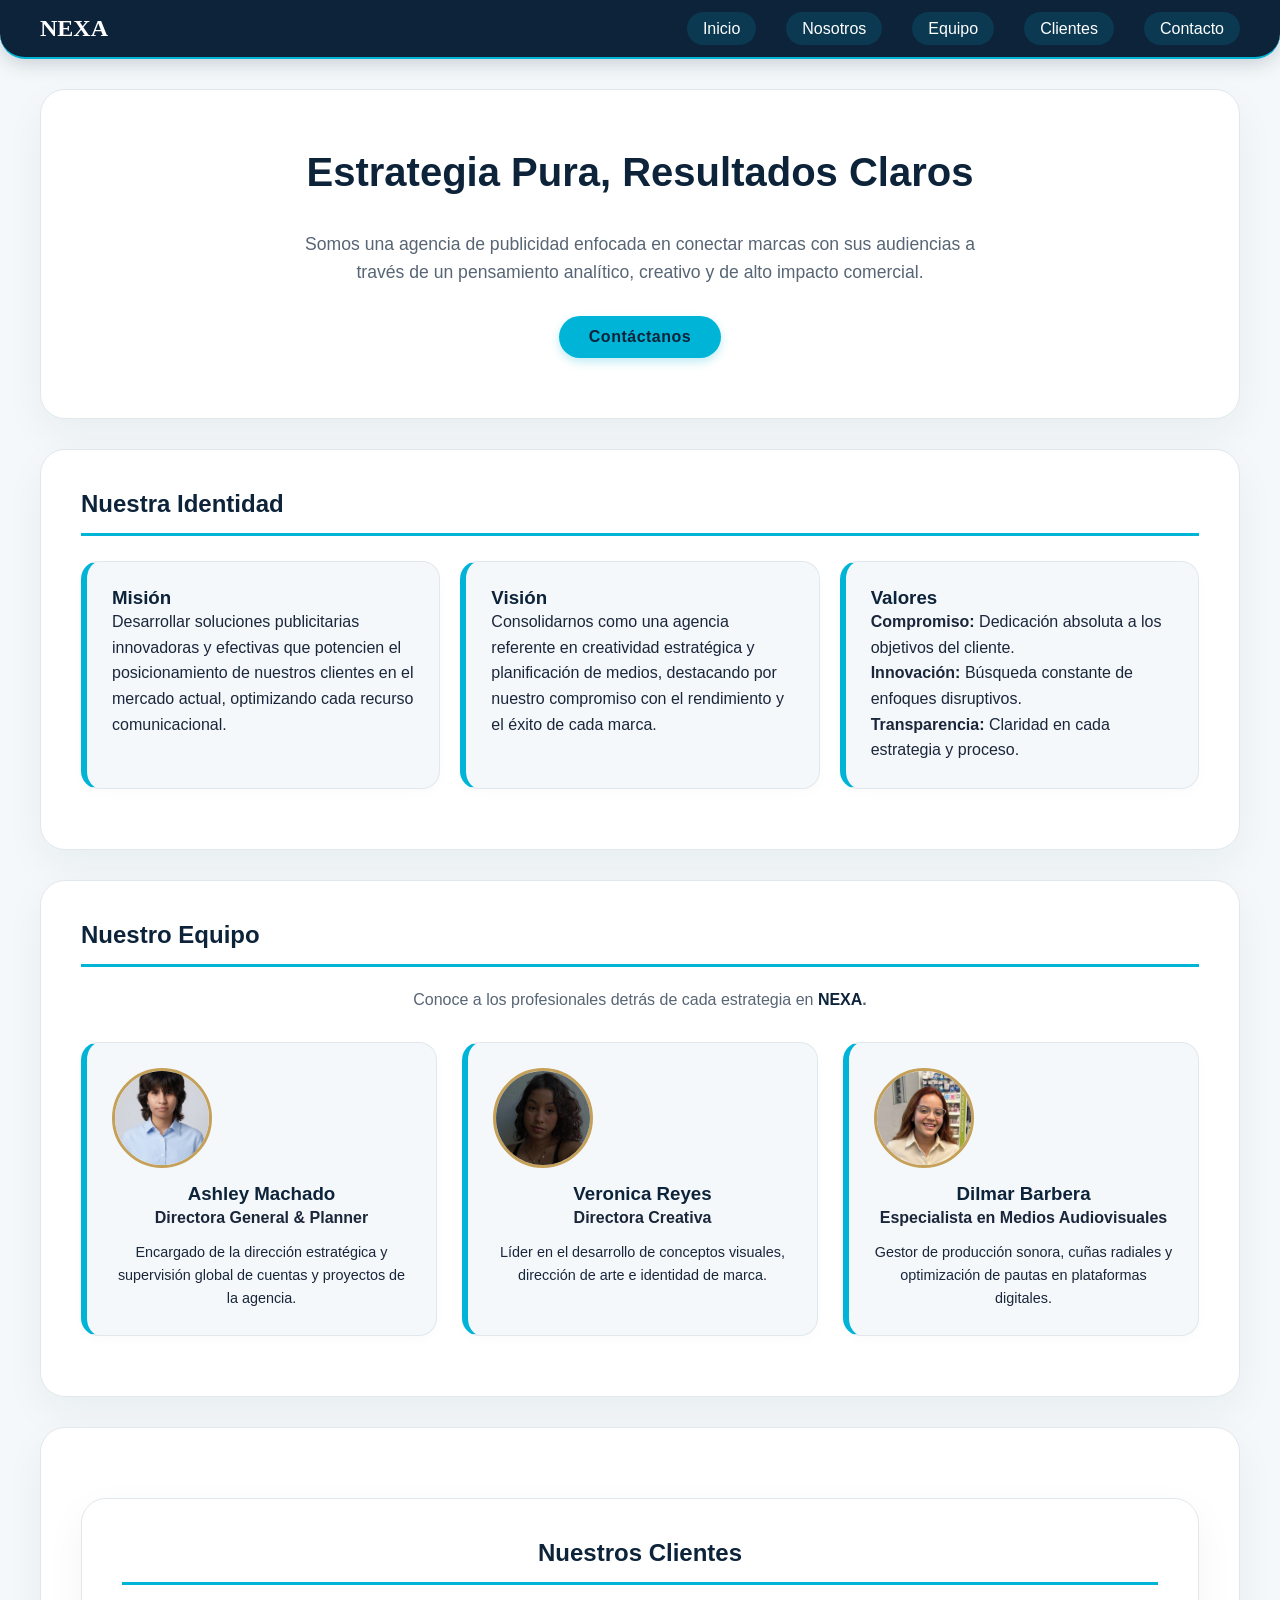
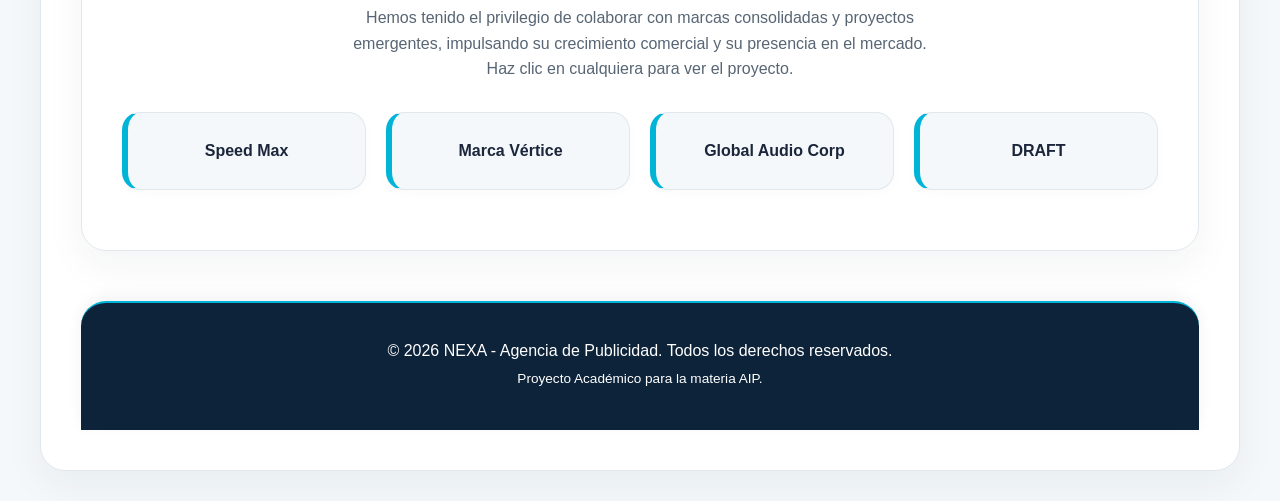
==== index.html @ c655f0b3 "Add files via upload" ====
<!DOCTYPE html>
<html lang="es">
<head>
    <meta charset="UTF-8">
    <meta name="viewport" content="width=device-width, initial-scale=1.0">
    <title>NEXA | Agencia de Publicidad</title>
    <link rel="stylesheet" href="css.css">
    <link rel="stylesheet" href="contacto.css"> <!-- O tu archivo de estilos principal -->
</head>
<body class="nexa-portafolio">

    <!-- Cabecera de Navegación -->
    <header class="nexa-header">
        <div class="logo-container">
            <h1 style="font-size: 1.5rem; color: #fff; margin: 0; font-family: serif;">NEXA</h1>
        </div>
        <nav class="nexa-nav">
            <ul>
                <li><a href="#inicio">Inicio</a></li>
                <li><a href="#nosotros">Nosotros</a></li>
                <li><a href="#equipo">Equipo</a></li>
                <li><a href="#clientes">Clientes</a></li>
                <li><a href="contacto.html">Contacto</a></li>
            </ul>
        </nav>
    </header>

<!-- Sección de Inicio / Hero -->
    <main class="container" id="inicio" style="margin-top: 30px; text-align: center; padding: 60px 40px !important;">
        <h2 style="border: none; font-size: 2.5rem; margin-bottom: 20px;">Estrategia Pura, Resultados Claros</h2>
        <p style="max-width: 700px; margin: 0 auto 30px auto; font-size: 1.1rem;">Somos una agencia de publicidad enfocada en conectar marcas con sus audiencias a través de un pensamiento analítico, creativo y de alto impacto comercial.</p>
        <a href="contacto.html" class="btn-cta" style="padding: 12px 30px; font-size: 1rem;">Contáctanos</a>
    </main>

    <!-- Sección: Misión, Visión y Valores (Nosotros) -->
    <section class="container" id="nosotros" style="margin-top: 30px;">
        <h2>Nuestra Identidad</h2>
        <div class="filosofia-grid" style="display: grid; grid-template-columns: repeat(auto-fit, minmax(280px, 1fr)); gap: 20px; margin-top: 25px;">
            <div class="card">
                <h3>Misión</h3>
                <p>Desarrollar soluciones publicitarias innovadoras y efectivas que potencien el posicionamiento de nuestros clientes en el mercado actual, optimizando cada recurso comunicacional.</p>
            </div>
            <div class="card">
                <h3>Visión</h3>
                <p>Consolidarnos como una agencia referente en creatividad estratégica y planificación de medios, destacando por nuestro compromiso con el rendimiento y el éxito de cada marca.</p>
            </div>
            <div class="card">
                <h3>Valores</h3>
                <p><strong>Compromiso:</strong> Dedicación absoluta a los objetivos del cliente.<br><strong>Innovación:</strong> Búsqueda constante de enfoques disruptivos.<br><strong>Transparencia:</strong> Claridad en cada estrategia y proceso.</p>
            </div>
        </div>
    </section>

    <!-- Sección: El Equipo de la Agencia -->
    <section class="container" id="equipo" style="margin-top: 30px;">
        <h2>Nuestro Equipo</h2>
        <p style="text-align: center; margin-bottom: 30px;">Conoce a los profesionales detrás de cada estrategia en <strong><span style="color: #0d233a; font-weight: bold;">NEXA</span>.
</p></strong></p>
        
        <div class="equipo-grid" style="display: grid; grid-template-columns: repeat(auto-fit, minmax(220px, 1fr)); gap: 25px;">
            
            <!-- Integrante 1 -->
            <div class="card" style="text-align: center;">
                <img src="ashley.png" alt="Director General" style="width: 100px; height: 100px; border-radius: 50%; object-fit: cover; margin-bottom: 15px; border: 3px solid #c5a059;">
                <h3>Ashley Machado</h3>
                <p style="font-weight: bold; color: #5c1d24; margin-bottom: 10px;">Directora General & Planner</p>
                <p style="font-size: 0.9rem;">Encargado de la dirección estratégica y supervisión global de cuentas y proyectos de la agencia.</p>
            </div>

            <!-- Integrante 2 -->
            <div class="card" style="text-align: center;">
                <img src="vero.jpg" alt="Directora Creativa" style="width: 100px; height: 100px; border-radius: 50%; object-fit: cover; margin-bottom: 15px; border: 3px solid #c5a059;">
                <h3>Veronica Reyes</h3>
                <p style="font-weight: bold; color: #5c1d24; margin-bottom: 10px;">Directora Creativa</p>
                <p style="font-size: 0.9rem;">Líder en el desarrollo de conceptos visuales, dirección de arte e identidad de marca.</p>
            </div>

            <!-- Integrante 3 -->
            <div class="card" style="text-align: center;">
                <img src="dilmar.png" alt="Especialista en Medios" style="width: 100px; height: 100px; border-radius: 50%; object-fit: cover; margin-bottom: 15px; border: 3px solid #c5a059;">
                <h3>Dilmar Barbera</h3>
                <p style="font-weight: bold; color: #5c1d24; margin-bottom: 10px;">Especialista en Medios Audiovisuales</p>
                <p style="font-size: 0.9rem;">Gestor de producción sonora, cuñas radiales y optimización de pautas en plataformas digitales.</p>
            </div>

        </div>
    </section>

    <!-- Sección: Nuestros Clientes -->
    <section class="container" id="clientes" style="margin-top: 30px; text-align: center;">
    <!-- Sección: Nuestros Clientes Interactiva -->
        <section class="container" id="clientes" style="margin-top: 30px; text-align: center;">
            <h2>Nuestros Clientes</h2>
            <p style="max-width: 600px; margin: 10px auto 30px auto;">Hemos tenido el privilegio de colaborar con marcas consolidadas y proyectos emergentes, impulsando su crecimiento comercial y su presencia en el mercado. Haz clic en cualquiera para ver el proyecto.</p>
            
            <div style="display: grid; grid-template-columns: repeat(auto-fit, minmax(180px, 1fr)); gap: 20px; align-items: center; margin-top: 20px;">
                
                <!-- Cliente 1 -->
                <a href="cliente-speedmax.html" class="card" style="padding: 20px; text-align: center; text-decoration: none; display: block;">
                    <p style="font-weight: bold; margin: 0; color: var(--nexa-navy);">Speed Max</p>
                </a>

                <!-- Cliente 2 -->
                <a href="cliente-vertice.html" class="card" style="padding: 20px; text-align: center; text-decoration: none; display: block;">
                    <p style="font-weight: bold; margin: 0; color: var(--nexa-navy);">Marca Vértice</p>
                </a>

                <!-- Cliente 3 -->
                <a href="cliente-audiocorp.html" class="card" style="padding: 20px; text-align: center; text-decoration: none; display: block;">
                    <p style="font-weight: bold; margin: 0; color: var(--nexa-navy);">Global Audio Corp</p>
                </a>

                <!-- Cliente 4 -->
                <a href="cliente-draft.html" class="card" style="padding: 20px; text-align: center; text-decoration: none; display: block;">
                    <p style="font-weight: bold; margin: 0; color: var(--nexa-navy);">DRAFT</p>
                </a>

            </div>
        </section>

<!-- Pie de Página Actualizado con Redes Sociales -->
<footer class="nexa-footer">
    <p>&copy; 2026 NEXA - Agencia de Publicidad. Todos los derechos reservados.</p>
    <p style="font-size: 0.85rem; margin: 5px 0 10px 0;">Proyecto Académico para la materia AIP.</p>
</footer>

</body>
</html>
---- css.css ----
/* --- PALETA DE COLORES OFICIAL NEXA (Basada en el Logotipo) --- */
:root {
    --nexa-bg: #f4f8fa;          /* Fondo general claro y limpio */
    --nexa-card: #ffffff;        /* Blanco puro para las tarjetas */
    --nexa-navy: #0d233a;        /* Azul marino profundo (para cabecera, footer y títulos) */
    --nexa-cyan: #00b4d8;        /* Azul cian / turquesa brillante (para acentos y botones) */
    --nexa-cyan-hover: #0096b4;  /* Cian más oscuro para efectos hover */
    --nexa-text-dark: #1b263b;   /* Texto principal oscuro */
    --nexa-text-gray: #576574;   /* Texto secundario gris */
    --nexa-border: #e1e8ed;      /* Bordes sutiles */
}

body.nexa-portafolio {
    background-color: var(--nexa-bg) !important;
    background-image: none !important;
    color: var(--nexa-text-dark) !important;
    font-family: sans-serif;
    margin: 0;
    padding: 0;
}

/* Cabecera superior institucional en Azul Marino */
.nexa-header {
    background-color: var(--nexa-navy) !important;
    border-radius: 0 0 25px 25px !important;
    box-shadow: 0 4px 20px rgba(13, 35, 58, 0.2) !important;
    border-bottom: 2px solid var(--nexa-cyan) !important;
    padding: 15px 40px !important;
    display: flex;
    justify-content: space-between;
    align-items: center;
    position: sticky;
    top: 0;
    z-index: 100;
}

.nexa-nav ul {
    list-style: none;
    display: flex;
    gap: 15px;
    margin: 0;
    padding: 0;
    align-items: center;
}

.nexa-nav a {
    color: #ffffff !important;
    background-color: rgba(0, 180, 216, 0.15) !important;
    border-radius: 20px !important;
    padding: 8px 16px !important;
    font-size: 0.9rem;
    text-decoration: none;
    transition: background 0.3s ease;
}

.nexa-nav a:hover {
    background-color: var(--nexa-cyan) !important;
    color: var(--nexa-navy) !important;
}

/* --- ESTILOS PARA LA PORTADA CON IMAGEN DESENFOCADA --- */
.container.hero-portada {
    position: relative;
    overflow: hidden; /* Oculta lo que sobresalga de los bordes redondeados */
    background-color: var(--nexa-navy) !important; /* Color de respaldo si tarda en cargar */
    padding: 60px 40px !important;
}

/* Contenedor absoluto para que cubra toda el área de la tarjeta */
.hero-bg {
    position: absolute;
    top: 0;
    left: 0;
    width: 100%;
    height: 100%;
    z-index: 1;
}

/* Propiedad para desenfocar la imagen y ajustarla al contenedor */
.hero-bg img {
    width: 100%;
    height: 100%;
    object-fit: cover;
    filter: blur(5px); /* Graduación del desenfoque (puedes subir a 8px o bajar a 3px según prefieras) */
    transform: scale(1.05); /* Evita bordes blancos molestos al aplicar el filtro blur */
}

/* Capa oscura semitransparente para oscurecer la imagen y mejorar la lectura */
.hero-bg::after {
    content: '';
    position: absolute;
    top: 0;
    left: 0;
    width: 100%;
    height: 100%;
    background-color: rgba(13, 35, 58, 0.65); /* Tono azul marino oscuro encima de la foto */
}

/* Asegura que el texto y el botón queden por encima de la imagen de fondo */
.hero-contenido {
    position: relative;
    z-index: 2;
    text-align: left;
}

/* Ajustes de color para los textos de la portada para que resalten sobre el fondo */
.hero-contenido h2,
.hero-contenido p {
    color: #000000 !important;
}

/* Contenedores generales (Secciones) */
.container {
    background-color: var(--nexa-card) !important;
    border-radius: 25px !important;
    box-shadow: 0 15px 40px rgba(13, 35, 58, 0.05) !important;
    border: 1px solid var(--nexa-border);
    padding: 40px !important;
    margin: 30px auto !important;
    max-width: 1100px;
}

.container h2 {
    color: var(--nexa-navy) !important;
    font-weight: 800;
    font-family: sans-serif;
    border-bottom: 3px solid var(--nexa-cyan);
    padding-bottom: 15px;
    margin-bottom: 20px;
}

.container p {
    color: var(--nexa-text-gray);
    line-height: 1.6;
}

/* Tarjetas internas (Misión, Visión, Valores, Equipo y Clientes) */
.card {
    background-color: var(--nexa-bg) !important;
    border-radius: 18px !important;
    border-left: 6px solid var(--nexa-cyan) !important;
    box-shadow: 0 4px 12px rgba(0,0,0,0.02);
    padding: 25px !important;
    margin-bottom: 20px;
    border-top: 1px solid var(--nexa-border);
    border-right: 1px solid var(--nexa-border);
    border-bottom: 1px solid var(--nexa-border);
    transition: transform 0.3s ease;
}

.card:hover {
    transform: translateY(-4px);
    box-shadow: 0 8px 20px rgba(13, 35, 58, 0.08);
}

.card h3 {
    color: var(--nexa-navy) !important;
    margin-top: 0;
}

.card p, .card li {
    color: var(--nexa-text-dark) !important;
}

/* Botones de acción principales (CTA) en tono Cian Brillante */
.btn-cta {
    display: inline-block;
    background-color: var(--nexa-cyan) !important;
    color: var(--nexa-navy) !important;
    border-radius: 25px !important;
    padding: 10px 25px;
    box-shadow: 0 4px 10px rgba(0, 180, 216, 0.25) !important;
    text-decoration: none !important;
    font-weight: bold;
    letter-spacing: 0.5px;
    transition: background 0.3s ease;
}

.btn-cta:hover {
    background-color: var(--nexa-cyan-hover) !important;
    color: #ffffff !important;
}

/* Pie de página corporativo en Azul Marino */
.nexa-footer {
    background-color: var(--nexa-navy) !important;
    border-radius: 25px 25px 0 0 !important;
    color: #ffffff !important;
    text-align: center;
    padding: 30px;
    margin-top: 50px;
    border-top: 2px solid var(--nexa-cyan);
    box-shadow: 0 -5px 15px rgba(0,0,0,0.05);
}

.nexa-footer p {
    color: #ffffff !important;
    margin: 5px 0;
}

/* --- RESET Y ADAPTABILIDAD UNIVERSAL PARA TODOS LOS DISPOSITIVOS --- */
* {
    box-sizing: border-box; /* Evita que los paddings rompan el ancho en iPhone */
}

/* Ajustes globales para evitar scroll horizontal indeseado en iOS */
html, body {
    max-width: 100%;
    overflow-x: hidden;
    -webkit-text-size-adjust: 100%; /* Evita que iOS altere el tamaño del texto automáticamente */
}

/* --- MEDIA QUERY PARA TABLETS Y PANTALLAS MEDIANAS (Hasta 1024px) --- */
@media screen and (max-width: 1024px) {
    .container {
        max-width: 90% !important;
        padding: 30px !important;
    }
}

/* --- MEDIA QUERY PARA TELÉFONOS MÓVILES (Android e iPhone - Hasta 768px) --- */
@media screen and (max-width: 768px) {
    
    body.nexa-portafolio {
        padding: 8px !important;
    }

    /* Cabecera optimizada para pantallas táctiles estrechas */
    .nexa-header {
        flex-direction: column !important;
        padding: 12px 15px !important;
        gap: 10px;
        text-align: center;
        border-radius: 0 0 18px 18px !important;
    }

    /* Navegación fluida sin desbordes en iOS */
    .nexa-nav ul {
        flex-wrap: wrap;
        justify-content: center;
        gap: 6px;
        padding: 0;
    }

    .nexa-nav a {
        padding: 5px 10px !important;
        font-size: 0.75rem;
    }

    /* Contenedores generales adaptados al ancho de cualquier celular */
    .container {
        width: 94% !important;
        max-width: 100% !important;
        padding: 20px 15px !important;
        margin: 10px auto !important;
        border-radius: 16px !important;
    }

    .container h2 {
        font-size: 1.4rem;
        text-align: center;
    }

    /* Forzar diseño de una sola columna en secciones múltiples (Equipos, Misión, etc.) */
    .filosofia-grid, 
    .equipo-grid, 
    .contacto-grid,
    .container div[style*="grid-template-columns"] {
        grid-template-columns: 1fr !important;
        gap: 15px !important;
    }

    /* Tarjetas internas con espaciado seguro para iOS */
    .card {
        padding: 18px !important;
        margin-bottom: 15px;
        width: 100% !important;
    }

    /* Botones adaptados para una pulsación táctil cómoda */
    .btn-cta {
        display: block;
        width: 100% !important;
        text-align: center;
        box-sizing: border-box;
        padding: 12px !important;
    }

    /* Pie de página adaptado */
    .nexa-footer {
        border-radius: 18px 18px 0 0 !important;
        padding: 20px 15px;
        margin-top: 25px;
        font-size: 0.8rem;
    }
}

/* --- CONFIGURACIÓN UNIVERSAL RESPONSIVA --- */

:root {
    --max-ancho-contenedor: 1200px;
}

/* Reset global para evitar desbordamientos en móviles */
* {
    margin: 0;
    padding: 0;
    box-sizing: border-box;
}

body {
    font-family: 'Segoe UI', Tahoma, Geneva, Verdana, sans-serif;
    overflow-x: hidden; /* Evita el scroll horizontal molesto en teléfonos */
}

/* Imágenes y videos adaptables fluidos (Nunca se salen de la pantalla) */
img, video, iframe {
    max-width: 100%;
    height: auto;
    display: block;
}

/* Contenedores generales fluidos */
.container, .gallery-section, .video-section, .audio-section, .info-section {
    width: 100%;
    max-width: var(--max-ancho-contenedor);
    margin: 0 auto;
    padding-left: 20px;
    padding-right: 20px;
}

/* --- ADAPTABILIDAD AUTOMÁTICA EN GRID Y FLEXBOX --- */

/* Las cuadrículas (tarjetas, botones, portafolios) se acomodan solas según el espacio */
.contacto-grid-grande, 
.gallery-grid, 
.specs-grid, 
.info-grid {
    display: grid;
    grid-template-columns: repeat(auto-fit, minmax(280px, 1fr));
    gap: 20px;
}

/* --- MEDIA QUERIES (PUNTOS DE QUIEBRE PARA DISPOSITIVOS) --- */

/* Para Tablets y Laptops medianas (Pantallas menores a 992px) */
@media screen and (max-width: 992px) {
    header {
        padding: 1rem 1.5rem;
    }
    
    .hero h1 {
        font-size: 2.2rem !important;
    }

    .hero p {
        font-size: 1rem !important;
    }
}

/* Para Teléfonos Celulares (Pantallas menores a 768px) */
@media screen and (max-width: 768px) {
    /* Los encabezados pasan de estar en línea a apilarse verticalmente */
    header {
        flex-direction: column;
        gap: 15px;
        text-align: center;
    }

    .nexa-nav ul {
        flex-direction: column;
        gap: 10px;
    }

    /* Reducción de títulos grandes para que no rompan el diseño en iPhone o Android */
    .hero h1 {
        font-size: 1.8rem !important;
    }

    /* Las tarjetas ocupan el 100% del ancho del celular */
    .contacto-grid-grande, 
    .gallery-grid, 
    .specs-grid, 
    .info-grid {
        grid-template-columns: 1fr;
    }

    /* Márgenes internos más compactos para aprovechar la pantalla del móvil */
    .action-card, .image-content, .info-box, .audio-card {
        padding: 20px !important;
    }
}

/* Para Celulares muy pequeños (iPhone SE, dispositivos antiguos de menos de 480px) */
@media screen and (max-width: 480px) {
    .hero {
        padding: 2.5rem 1rem;
    }

    .hero h1 {
        font-size: 1.5rem !important;
    }

    .btn-volver, .btn-action {
        width: 100%;
        text-align: center;
        justify-content: center;
    }
}
---- contacto.css ----
/* --- ESTILOS DE CONTACTO (ESTÉTICA PREMIUM) --- */

/* Ajuste de Navegación para coincidir con Index */
.nexa-header {
    background-color: var(--nexa-navy);
    padding: 20px 5%;
    display: flex;
    justify-content: space-between;
    align-items: center;
}

.logo-text {
    font-size: 1.5rem;
    font-weight: 800;
    color: #fff;
    text-transform: uppercase;
    letter-spacing: 2px;
}

.nexa-nav ul {
    display: flex;
    gap: 30px;
    list-style: none;
    margin: 0;
}

.nexa-nav a {
    color: #ffffff;
    text-decoration: none;
    font-size: 1rem;
    font-weight: 400;
    transition: color 0.3s;
}

.nexa-nav a:hover, .nexa-nav a.active {
    color: var(--nexa-cyan);
}

/* --- ESTILO "ACTION CARDS" PROFESIONAL --- */

.contacto-grid-grande {
    display: grid;
    grid-template-columns: repeat(auto-fit, minmax(280px, 1fr)); /* Tarjetas grandes y flexibles */
    gap: 30px;
    margin-top: 50px;
}

.action-card {
    background: #ffffff;
    padding: 40px;
    border-radius: 30px; /* Bordes muy suaves y modernos */
    text-align: center;
    box-shadow: 0 20px 40px rgba(0,0,0,0.08); /* Sombra pesada para que "floten" */
    transition: all 0.4s ease;
    border: 1px solid rgba(0,0,0,0.03);
}

.action-card:hover {
    transform: translateY(-15px);
    box-shadow: 0 30px 60px rgba(0,0,0,0.12);
}

.action-card i {
    margin-bottom: 20px;
}

.action-card h3 {
    font-size: 1.5rem;
    color: var(--nexa-navy);
    margin-bottom: 15px;
}

.action-card p {
    color: #666;
    margin-bottom: 25px;
    line-height: 1.6;
}

/* El botón de acción estilo "Píldora" */
.btn-action {
    display: inline-block;
    padding: 12px 30px;
    background-color: var(--nexa-navy);
    color: #ffffff;
    text-decoration: none;
    border-radius: 50px; /* Forma de píldora */
    font-weight: 600;
    transition: background 0.3s;
}

.btn-action:hover {
    background-color: var(--nexa-cyan);
    color: var(--nexa-navy);
}
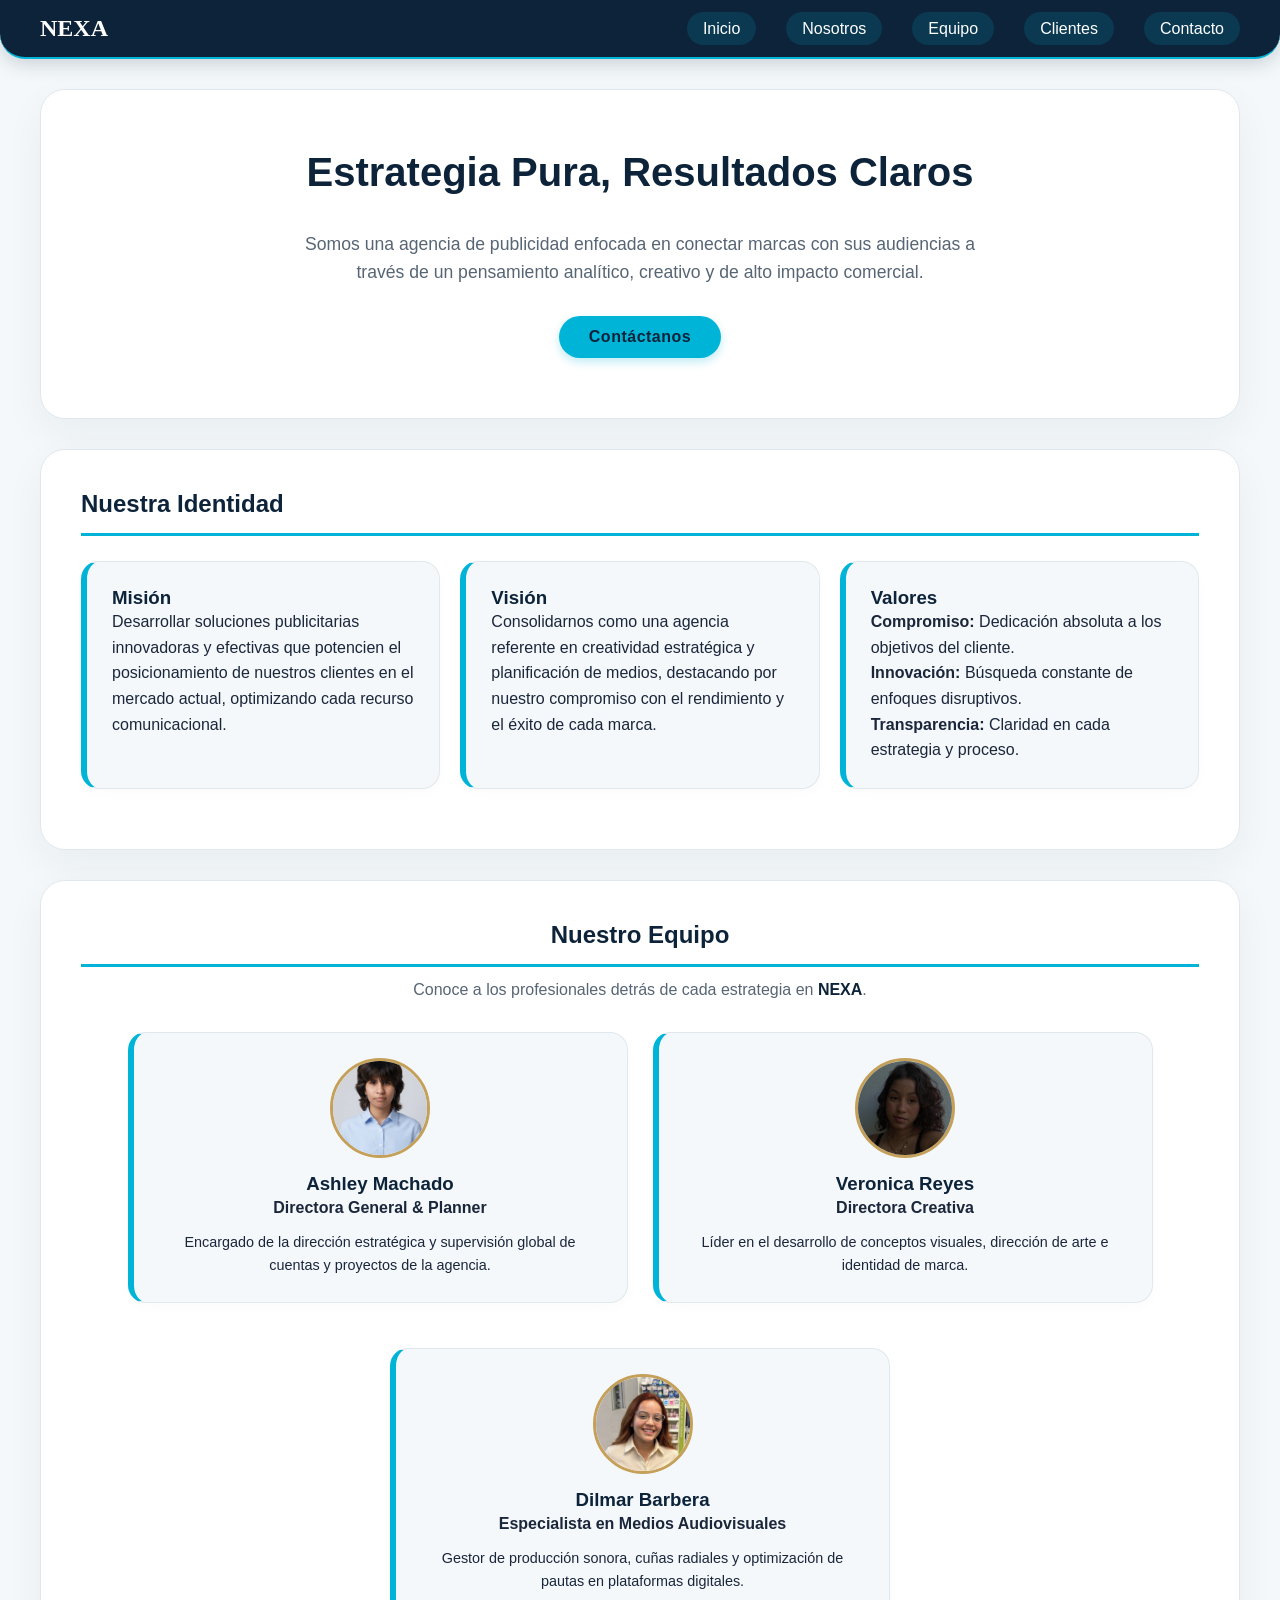
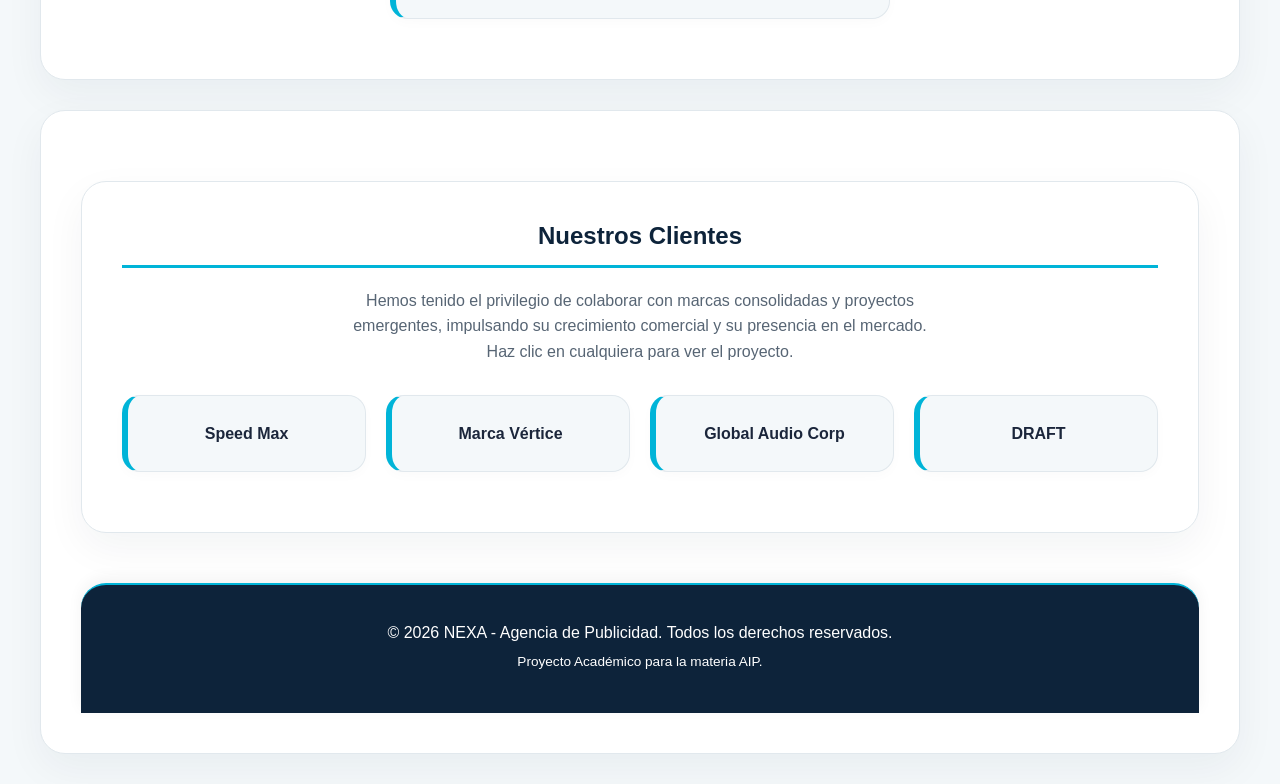
==== commit d4ed9436: "Add files via upload" ====
--- a/index.html
+++ b/index.html
@@ -17,7 +17,7 @@
         <nav class="nexa-nav">
             <ul>
                 <li><a href="#inicio">Inicio</a></li>
-                <li><a href="#nosotros">Nosotros</a></li>
+                <li><a href="nosotros.html">Nosotros</a></li> <!-- AQUÍ ESTÁ EL NUEVO BOTÓN -->
                 <li><a href="#equipo">Equipo</a></li>
                 <li><a href="#clientes">Clientes</a></li>
                 <li><a href="contacto.html">Contacto</a></li>
@@ -52,39 +52,40 @@
     </section>
 
     <!-- Sección: El Equipo de la Agencia -->
-    <section class="container" id="equipo" style="margin-top: 30px;">
-        <h2>Nuestro Equipo</h2>
-        <p style="text-align: center; margin-bottom: 30px;">Conoce a los profesionales detrás de cada estrategia en <strong><span style="color: #0d233a; font-weight: bold;">NEXA</span>.
-</p></strong></p>
-        
-        <div class="equipo-grid" style="display: grid; grid-template-columns: repeat(auto-fit, minmax(220px, 1fr)); gap: 25px;">
-            
+    <div class="container" id="equipo" style="margin-top: 30px;">
+        <h2 style="text-align: center; margin-bottom: 10px;">Nuestro Equipo</h2>
+        <p style="text-align: center; margin-bottom: 30px;">Conoce a los profesionales detrás de cada estrategia en <strong><span style="color: #0d233a; font-weight: bold;">NEXA</span></strong>.</p>
+
+        <!-- EL CAMBIO PRINCIPAL ESTÁ AQUÍ: Uso de flexbox para forzar el centrado absoluto -->
+        <div class="equipo-grid" style="display: flex; flex-wrap: wrap; justify-content: center; gap: 25px;">
+
             <!-- Integrante 1 -->
-            <div class="card" style="text-align: center;">
-                <img src="ashley.png" alt="Director General" style="width: 100px; height: 100px; border-radius: 50%; object-fit: cover; margin-bottom: 15px; border: 3px solid #c5a059;">
+            <div class="card" style="text-align: center; width: 100%; max-width: 500px;">
+                <!-- SE AGREGÓ: display: block; margin: 0 auto; a la imagen para que no se pegue a la izquierda -->
+                <img src="ashley.png" alt="Director General" style="display: block; margin: 0 auto 15px auto; width: 100px; height: 100px; border-radius: 50%; object-fit: cover; border: 3px solid #c5a059;">
                 <h3>Ashley Machado</h3>
                 <p style="font-weight: bold; color: #5c1d24; margin-bottom: 10px;">Directora General & Planner</p>
                 <p style="font-size: 0.9rem;">Encargado de la dirección estratégica y supervisión global de cuentas y proyectos de la agencia.</p>
             </div>
 
             <!-- Integrante 2 -->
-            <div class="card" style="text-align: center;">
-                <img src="vero.jpg" alt="Directora Creativa" style="width: 100px; height: 100px; border-radius: 50%; object-fit: cover; margin-bottom: 15px; border: 3px solid #c5a059;">
+            <div class="card" style="text-align: center; width: 100%; max-width: 500px;">
+                <img src="vero.jpg" alt="Directora Creativa" style="display: block; margin: 0 auto 15px auto; width: 100px; height: 100px; border-radius: 50%; object-fit: cover; border: 3px solid #c5a059;">
                 <h3>Veronica Reyes</h3>
                 <p style="font-weight: bold; color: #5c1d24; margin-bottom: 10px;">Directora Creativa</p>
                 <p style="font-size: 0.9rem;">Líder en el desarrollo de conceptos visuales, dirección de arte e identidad de marca.</p>
             </div>
 
             <!-- Integrante 3 -->
-            <div class="card" style="text-align: center;">
-                <img src="dilmar.png" alt="Especialista en Medios" style="width: 100px; height: 100px; border-radius: 50%; object-fit: cover; margin-bottom: 15px; border: 3px solid #c5a059;">
+            <div class="card" style="text-align: center; width: 100%; max-width: 500px;">
+                <img src="dilmar.png" alt="Especialista en Medios" style="display: block; margin: 0 auto 15px auto; width: 100px; height: 100px; border-radius: 50%; object-fit: cover; border: 3px solid #c5a059;">
                 <h3>Dilmar Barbera</h3>
                 <p style="font-weight: bold; color: #5c1d24; margin-bottom: 10px;">Especialista en Medios Audiovisuales</p>
                 <p style="font-size: 0.9rem;">Gestor de producción sonora, cuñas radiales y optimización de pautas en plataformas digitales.</p>
             </div>
 
         </div>
-    </section>
+    </div>
 
     <!-- Sección: Nuestros Clientes -->
     <section class="container" id="clientes" style="margin-top: 30px; text-align: center;">
--- a/css.css
+++ b/css.css
@@ -406,4 +406,61 @@
         text-align: center;
         justify-content: center;
     }
+}
+
+            /* =========================================================
+   CORRECCIONES RESPONSIVAS PARA MÓVILES (ANDROID & APPLE)
+   ========================================================= */
+
+/* Adaptación fluida de textos para Tablets */
+@media screen and (max-width: 992px) {
+    h1 { font-size: 2.2rem !important; }
+    h2, .section-title { font-size: 1.8rem !important; }
+    p, li { font-size: 1rem !important; }
+}
+
+/* Adaptación estricta para Teléfonos (Infinix, iPhone, etc.) */
+@media screen and (max-width: 768px) {
+    
+    /* 1. TEXTOS: Reducción de tamaño obligatoria para móviles */
+    h1 { font-size: 1.8rem !important; line-height: 1.2 !important; }
+    h2, .section-title { font-size: 1.4rem !important; line-height: 1.3 !important; }
+    h3 { font-size: 1.15rem !important; }
+    p, li, span, a { font-size: 0.95rem !important; line-height: 1.5 !important; }
+
+    /* 2. CENTRADO PERFECTO: Fuerza a que "Nuestro Equipo" y los portafolios se centren */
+    .portfolio-grid, .info-grid, .gallery-grid, .team-grid {
+        display: flex !important;
+        flex-direction: column !important; /* Apila todo hacia abajo */
+        align-items: center !important; /* Centra todo en el medio de la pantalla */
+        justify-content: center !important;
+        gap: 25px !important; /* 3. SEPARACIÓN: Soluciona las tarjetas pegadas */
+    }
+
+    /* Evita que las tarjetas se estiren feo hacia los lados y las centra */
+    .client-card, .info-box, .image-card, .team-card, .audio-card {
+        width: 100% !important;
+        max-width: 360px !important; /* Ancho máximo para que se vea elegante en el cel */
+        margin-left: auto !important;
+        margin-right: auto !important;
+        margin-bottom: 20px !important; /* Separación extra por si acaso */
+        text-align: center !important; /* Centra textos e imágenes internas */
+    }
+
+    /* Solución específica para Willy Wonka (Audiocorp) */
+    .audio-section {
+        margin-bottom: 3rem !important; /* Separa el reproductor de las cajas de info */
+        padding-left: 15px !important;
+        padding-right: 15px !important;
+    }
+
+    .audio-card {
+        padding: 20px 15px !important; /* Ajusta el padding para que el reproductor no se salga */
+    }
+}
+
+/* Para teléfonos extremadamente pequeños */
+@media screen and (max-width: 400px) {
+    h1 { font-size: 1.5rem !important; }
+    h2, .section-title { font-size: 1.25rem !important; }
 }
--- a/contacto.css
+++ b/contacto.css
@@ -91,4 +91,61 @@
 .btn-action:hover {
     background-color: var(--nexa-cyan);
     color: var(--nexa-navy);
+}
+
+            /* =========================================================
+   CORRECCIONES RESPONSIVAS PARA MÓVILES (ANDROID & APPLE)
+   ========================================================= */
+
+/* Adaptación fluida de textos para Tablets */
+@media screen and (max-width: 992px) {
+    h1 { font-size: 2.2rem !important; }
+    h2, .section-title { font-size: 1.8rem !important; }
+    p, li { font-size: 1rem !important; }
+}
+
+/* Adaptación estricta para Teléfonos (Infinix, iPhone, etc.) */
+@media screen and (max-width: 768px) {
+    
+    /* 1. TEXTOS: Reducción de tamaño obligatoria para móviles */
+    h1 { font-size: 1.8rem !important; line-height: 1.2 !important; }
+    h2, .section-title { font-size: 1.4rem !important; line-height: 1.3 !important; }
+    h3 { font-size: 1.15rem !important; }
+    p, li, span, a { font-size: 0.95rem !important; line-height: 1.5 !important; }
+
+    /* 2. CENTRADO PERFECTO: Fuerza a que "Nuestro Equipo" y los portafolios se centren */
+    .portfolio-grid, .info-grid, .gallery-grid, .team-grid {
+        display: flex !important;
+        flex-direction: column !important; /* Apila todo hacia abajo */
+        align-items: center !important; /* Centra todo en el medio de la pantalla */
+        justify-content: center !important;
+        gap: 25px !important; /* 3. SEPARACIÓN: Soluciona las tarjetas pegadas */
+    }
+
+    /* Evita que las tarjetas se estiren feo hacia los lados y las centra */
+    .client-card, .info-box, .image-card, .team-card, .audio-card {
+        width: 100% !important;
+        max-width: 360px !important; /* Ancho máximo para que se vea elegante en el cel */
+        margin-left: auto !important;
+        margin-right: auto !important;
+        margin-bottom: 20px !important; /* Separación extra por si acaso */
+        text-align: center !important; /* Centra textos e imágenes internas */
+    }
+
+    /* Solución específica para Willy Wonka (Audiocorp) */
+    .audio-section {
+        margin-bottom: 3rem !important; /* Separa el reproductor de las cajas de info */
+        padding-left: 15px !important;
+        padding-right: 15px !important;
+    }
+
+    .audio-card {
+        padding: 20px 15px !important; /* Ajusta el padding para que el reproductor no se salga */
+    }
+}
+
+/* Para teléfonos extremadamente pequeños */
+@media screen and (max-width: 400px) {
+    h1 { font-size: 1.5rem !important; }
+    h2, .section-title { font-size: 1.25rem !important; }
 }
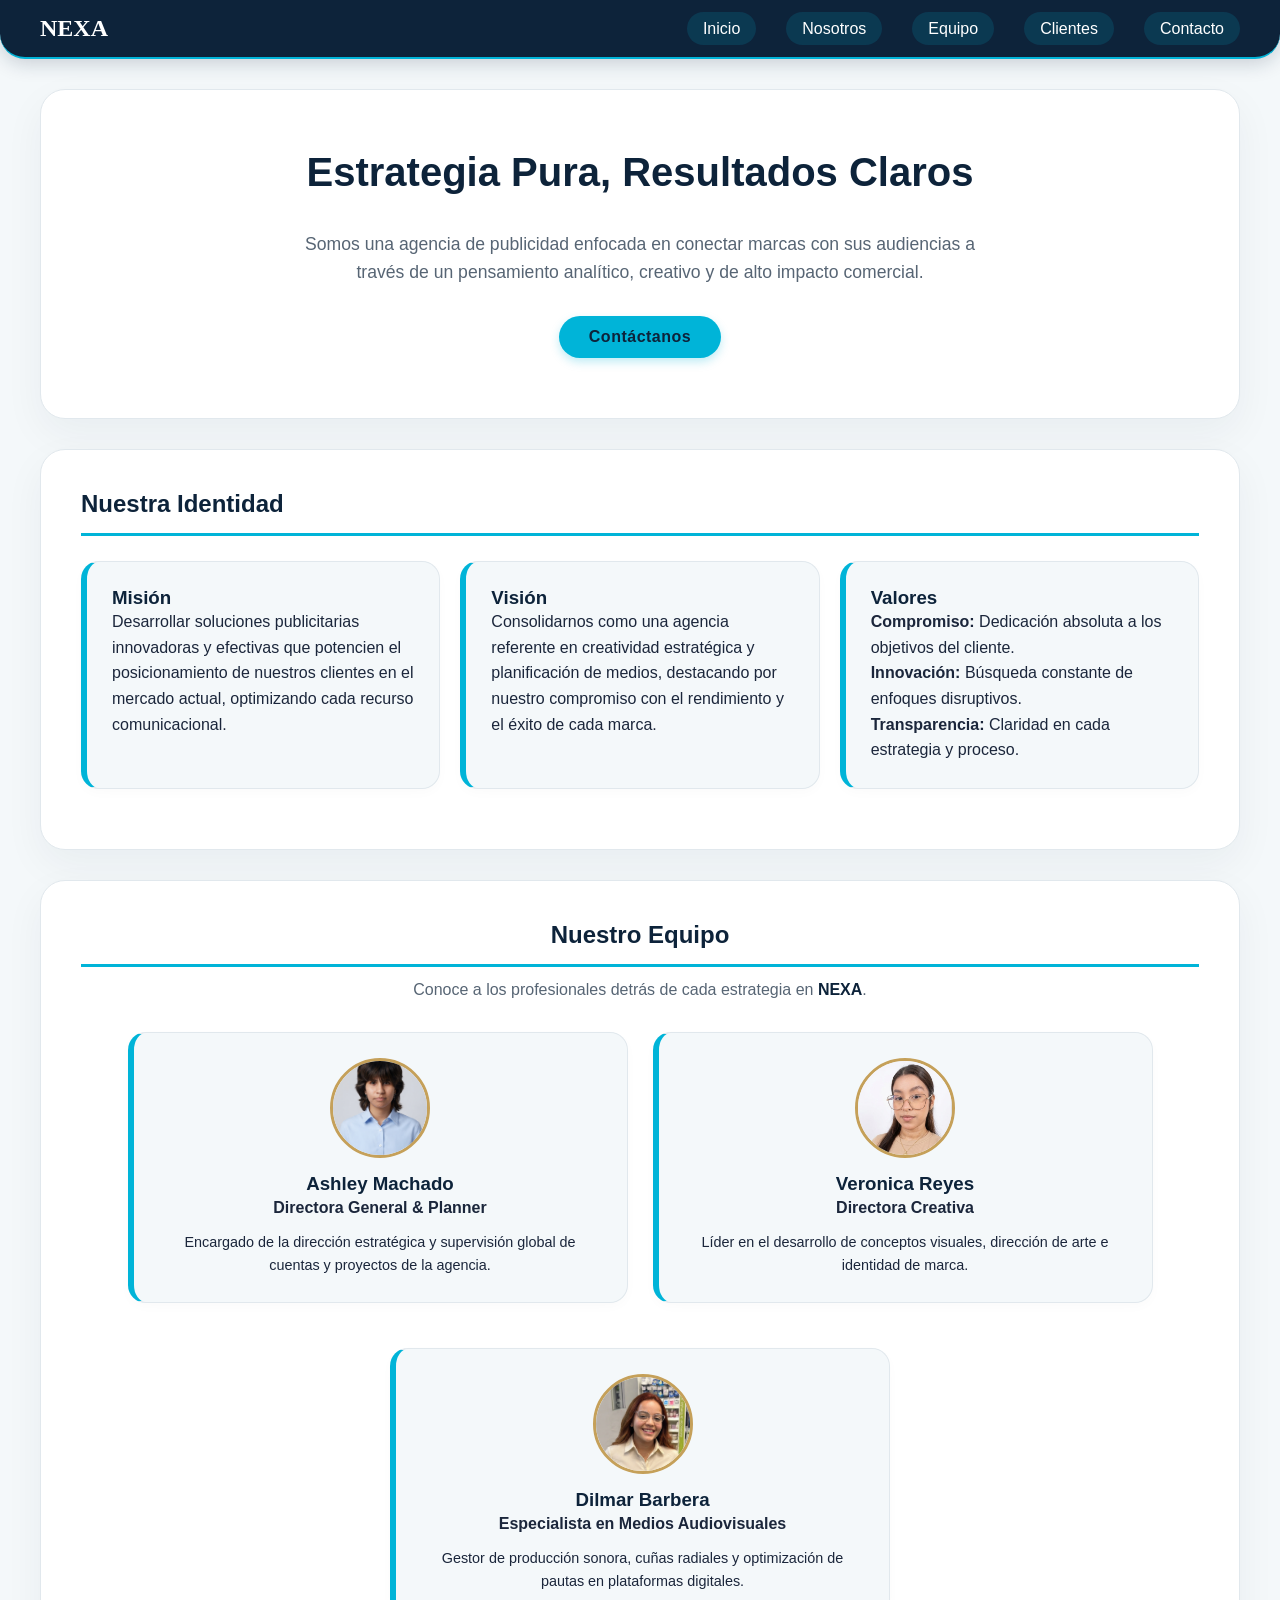
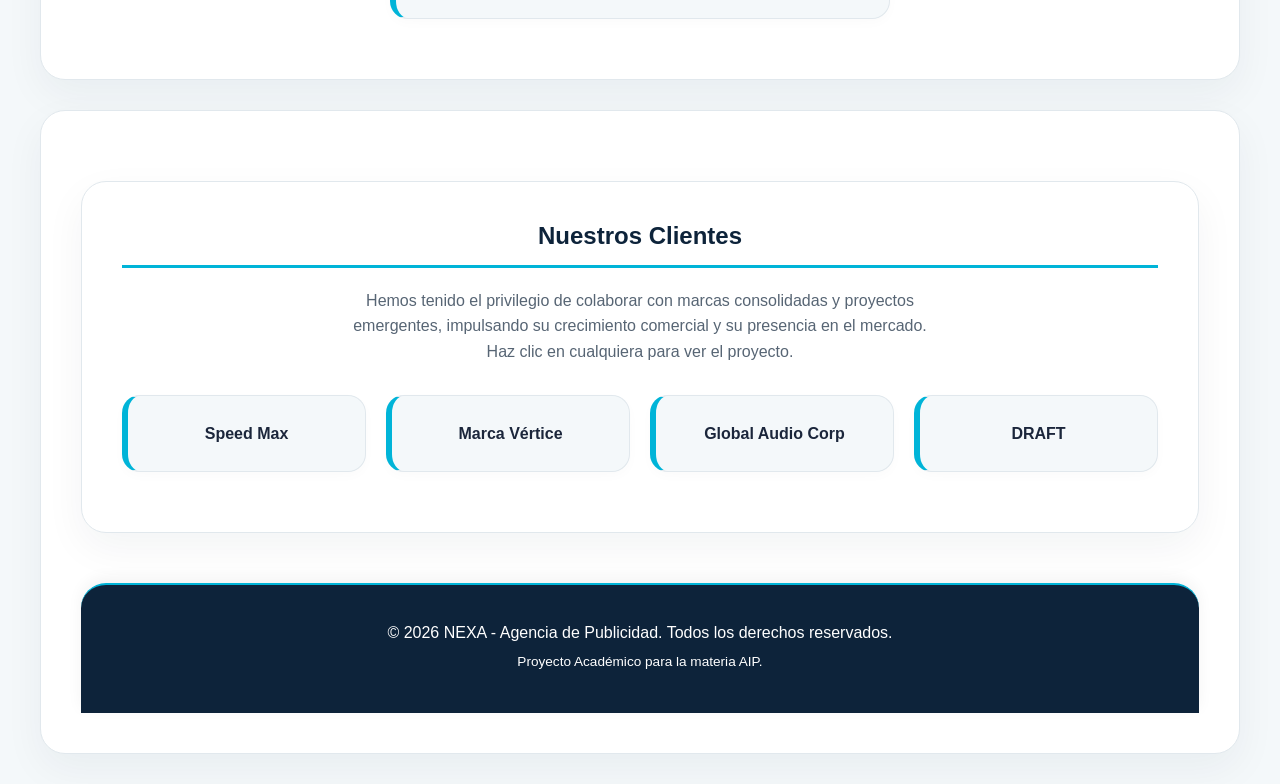
==== commit 97fb4860: "Add files via upload" ====
--- a/index.html
+++ b/index.html
@@ -70,7 +70,7 @@
 
             <!-- Integrante 2 -->
             <div class="card" style="text-align: center; width: 100%; max-width: 500px;">
-                <img src="vero.jpg" alt="Directora Creativa" style="display: block; margin: 0 auto 15px auto; width: 100px; height: 100px; border-radius: 50%; object-fit: cover; border: 3px solid #c5a059;">
+                <img src="vero.jpeg" alt="Directora Creativa" style="display: block; margin: 0 auto 15px auto; width: 100px; height: 100px; border-radius: 50%; object-fit: cover; border: 3px solid #c5a059;">
                 <h3>Veronica Reyes</h3>
                 <p style="font-weight: bold; color: #5c1d24; margin-bottom: 10px;">Directora Creativa</p>
                 <p style="font-size: 0.9rem;">Líder en el desarrollo de conceptos visuales, dirección de arte e identidad de marca.</p>
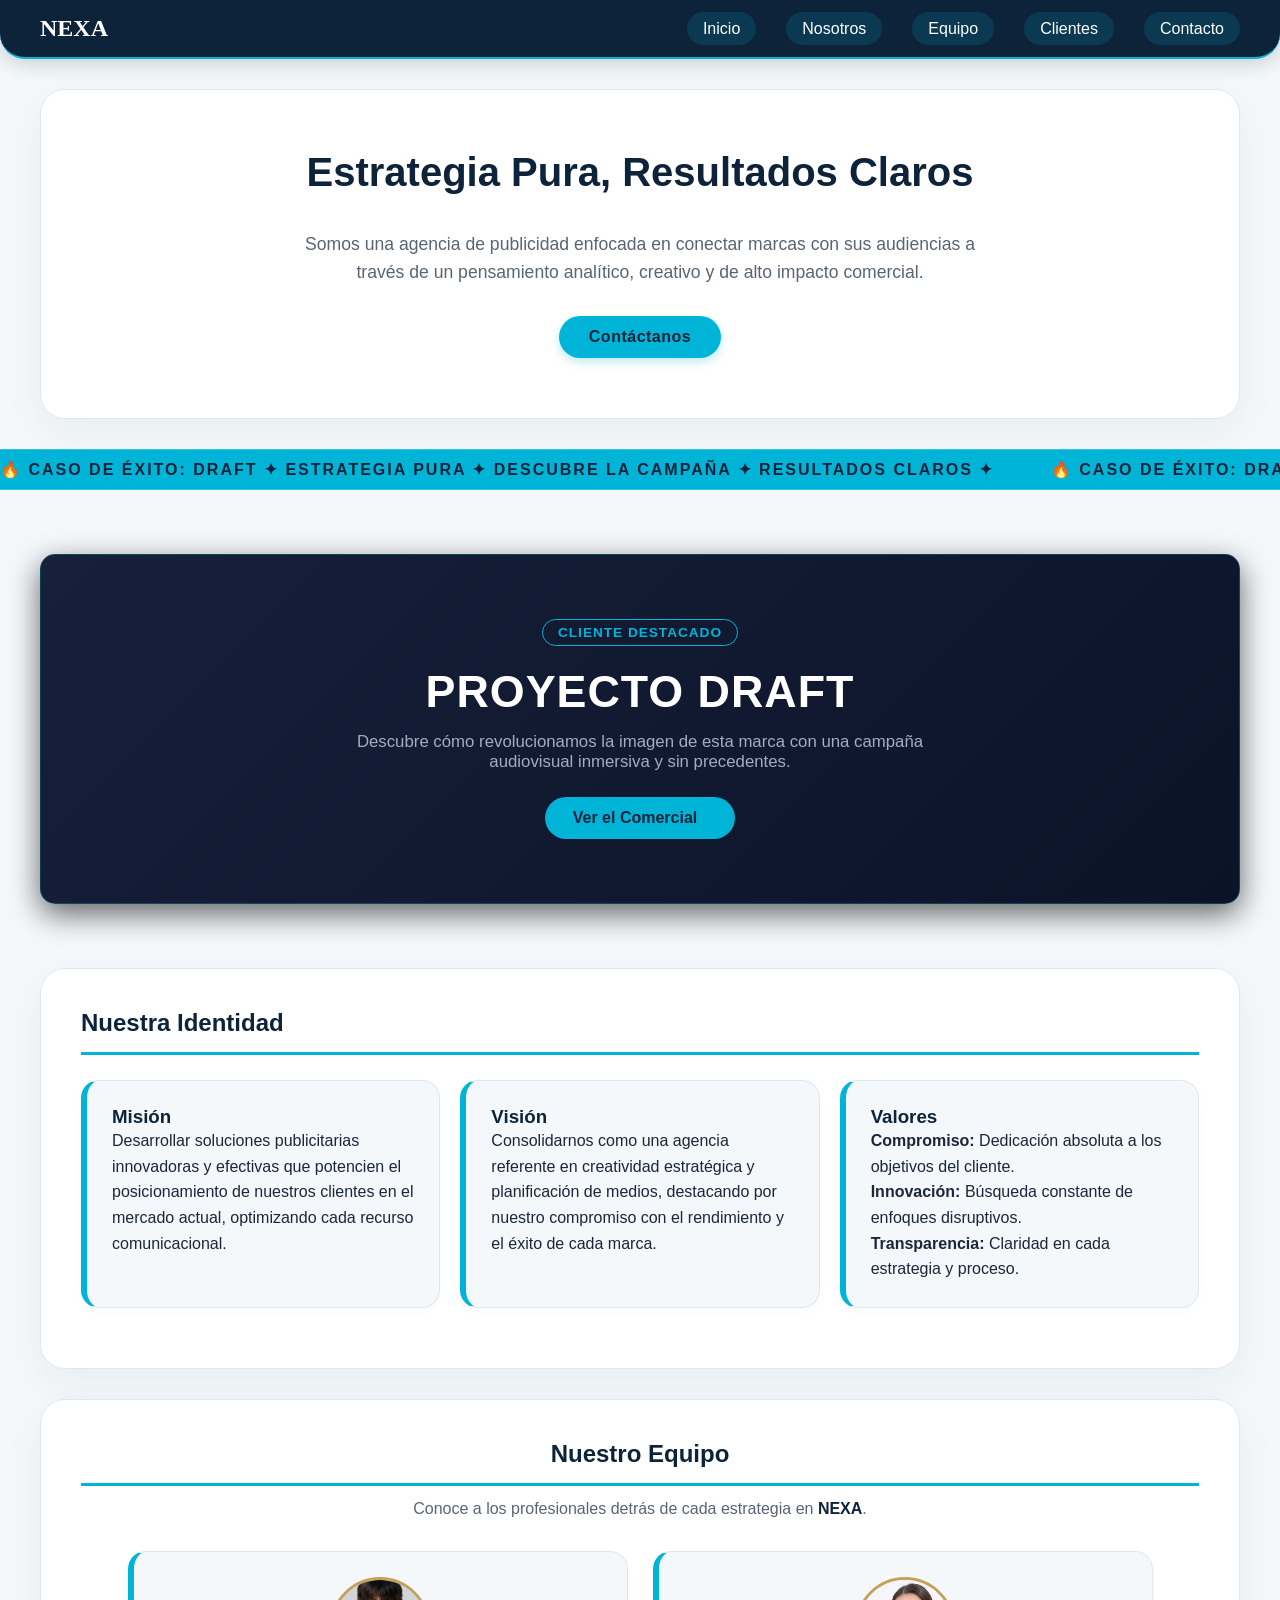
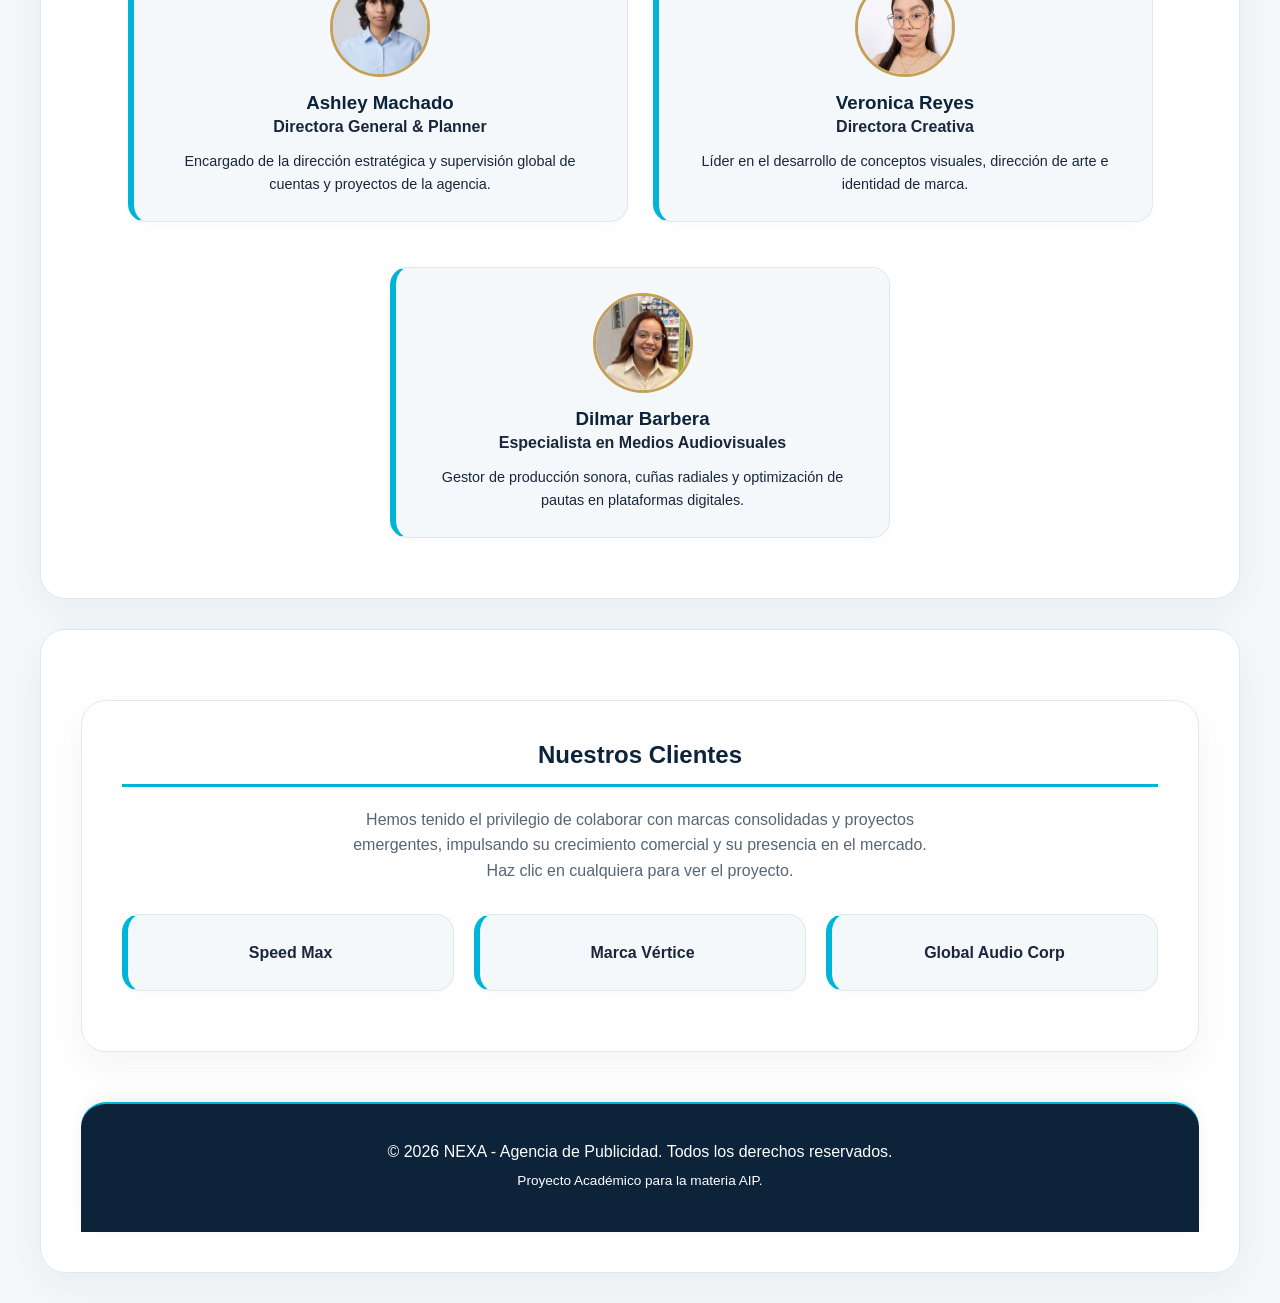
==== commit 114a5aa9: "Add files via upload" ====
--- a/index.html
+++ b/index.html
@@ -32,6 +32,31 @@
         <a href="contacto.html" class="btn-cta" style="padding: 12px 30px; font-size: 1rem;">Contáctanos</a>
     </main>
 
+    <!-- ==========================================
+     ANUNCIOS INTERACTIVOS: CLIENTE DRAFT
+     ========================================== -->
+
+    <!-- 1. Cinta Promocional en Movimiento (Marquee) -->
+    <div class="draft-marquee">
+        <div class="marquee-content">
+            <span>🔥 CASO DE ÉXITO: DRAFT ✦ ESTRATEGIA PURA ✦ DESCUBRE LA CAMPAÑA ✦ RESULTADOS CLAROS ✦</span>
+            <span>🔥 CASO DE ÉXITO: DRAFT ✦ ESTRATEGIA PURA ✦ DESCUBRE LA CAMPAÑA ✦ RESULTADOS CLAROS ✦</span>
+        </div>
+    </div>
+
+    <!-- 2. Banner Interactivo de Draft -->
+    <section class="draft-ad-container">
+        <div class="draft-ad-bg"></div> <!-- Aquí puedes poner una foto de fondo luego -->
+        <div class="draft-ad-content">
+            <span class="ad-badge">Cliente Destacado</span>
+            <h2>Proyecto Draft</h2>
+            <p>Descubre cómo revolucionamos la imagen de esta marca con una campaña audiovisual inmersiva y sin precedentes.</p>
+            <a href="cliente-draft.html" class="btn-draft-ad">
+                Ver el Comercial <i class="fas fa-play-circle"></i>
+            </a>
+        </div>
+    </section>
+
     <!-- Sección: Misión, Visión y Valores (Nosotros) -->
     <section class="container" id="nosotros" style="margin-top: 30px;">
         <h2>Nuestra Identidad</h2>
@@ -50,6 +75,8 @@
             </div>
         </div>
     </section>
+
+    
 
     <!-- Sección: El Equipo de la Agencia -->
     <div class="container" id="equipo" style="margin-top: 30px;">
@@ -111,10 +138,7 @@
                     <p style="font-weight: bold; margin: 0; color: var(--nexa-navy);">Global Audio Corp</p>
                 </a>
 
-                <!-- Cliente 4 -->
-                <a href="cliente-draft.html" class="card" style="padding: 20px; text-align: center; text-decoration: none; display: block;">
-                    <p style="font-weight: bold; margin: 0; color: var(--nexa-navy);">DRAFT</p>
-                </a>
+
 
             </div>
         </section>
--- a/css.css
+++ b/css.css
@@ -359,18 +359,27 @@
 }
 
 /* Para Teléfonos Celulares (Pantallas menores a 768px) */
+/* =========================================================
+   MENÚ HORIZONTAL EN MÓVILES
+   ========================================================= */
 @media screen and (max-width: 768px) {
-    /* Los encabezados pasan de estar en línea a apilarse verticalmente */
-    header {
-        flex-direction: column;
-        gap: 15px;
-        text-align: center;
-    }
-
+    .nexa-header {
+        flex-direction: column; /* Deja el logo arriba y el menú centrado abajo */
+        gap: 12px;
+        padding: 15px !important;
+    }
+    
     .nexa-nav ul {
-        flex-direction: column;
-        gap: 10px;
-    }
+        flex-direction: row !important; /* Obliga a los enlaces a ir lado a lado */
+        flex-wrap: wrap !important; /* Si no caben en la pantalla, bajan ordenados */
+        justify-content: center !important;
+        gap: 12px !important; /* Espacio entre botones */
+    }
+    
+    .nexa-nav a {
+        font-size: 0.9rem !important; /* Letra ajustada para que quepan los 5 enlaces */
+    }
+
 
     /* Reducción de títulos grandes para que no rompan el diseño en iPhone o Android */
     .hero h1 {
@@ -463,4 +472,140 @@
 @media screen and (max-width: 400px) {
     h1 { font-size: 1.5rem !important; }
     h2, .section-title { font-size: 1.25rem !important; }
+}
+
+/* ==========================================
+   ESTILOS ANUNCIO DRAFT (ESTÉTICA NEXA CIAN/NAVY)
+   ========================================== */
+
+/* --- Cinta Promocional (Marquee) --- */
+.draft-marquee {
+    background-color: var(--nexa-cyan, #00e5ff); /* Fondo Cian */
+    color: var(--nexa-navy, #0b1329); /* Texto oscuro para contraste */
+    padding: 10px 0;
+    overflow: hidden;
+    white-space: nowrap;
+    position: relative;
+    border-top: 1px solid rgba(255, 255, 255, 0.2);
+    border-bottom: 1px solid rgba(255, 255, 255, 0.2);
+    font-weight: 800;
+    letter-spacing: 2px;
+}
+
+.marquee-content {
+    display: inline-block;
+    animation: moverCinta 20s linear infinite;
+}
+
+.marquee-content span {
+    padding-right: 50px;
+}
+
+@keyframes moverCinta {
+    0% { transform: translateX(0); }
+    100% { transform: translateX(-50%); }
+}
+
+/* --- Banner Interactivo Elegante --- */
+.draft-ad-container {
+    position: relative;
+    max-width: 1200px;
+    margin: 4rem auto;
+    border-radius: 15px;
+    overflow: hidden;
+    background: linear-gradient(135deg, #162038 0%, #0b1329 100%); /* Fondo oscuro elegante */
+    box-shadow: 0 10px 30px rgba(0,0,0,0.6);
+    border: 1px solid rgba(0, 229, 255, 0.2); /* Borde sutil cian */
+    display: flex;
+    align-items: center;
+    justify-content: center;
+    text-align: center;
+    padding: 4rem 2rem;
+    cursor: pointer;
+    transition: border-color 0.4s ease, box-shadow 0.4s ease;
+}
+
+/* Efecto de fondo al interactuar */
+.draft-ad-bg {
+    position: absolute;
+    top: 0; left: 0; width: 100%; height: 100%;
+    /* background-image: url('tu-foto-draft.jpg'); */
+    background-size: cover;
+    background-position: center;
+    opacity: 0.15;
+    transition: transform 0.6s ease, opacity 0.6s ease;
+    z-index: 1;
+}
+
+.draft-ad-container:hover .draft-ad-bg {
+    transform: scale(1.05);
+    opacity: 0.3;
+}
+
+.draft-ad-container:hover {
+    border-color: var(--nexa-cyan, #00e5ff); /* El borde se ilumina al pasar el cursor */
+    box-shadow: 0 15px 40px rgba(0, 229, 255, 0.15);
+}
+
+/* --- Contenido del Banner --- */
+.draft-ad-content {
+    position: relative;
+    z-index: 2;
+    max-width: 600px;
+}
+
+.ad-badge {
+    background-color: transparent;
+    color: var(--nexa-cyan, #00e5ff);
+    border: 1px solid var(--nexa-cyan, #00e5ff);
+    padding: 5px 15px;
+    border-radius: 50px;
+    font-size: 0.85rem;
+    font-weight: 700;
+    text-transform: uppercase;
+    letter-spacing: 1px;
+    margin-bottom: 20px;
+    display: inline-block;
+}
+
+.draft-ad-content h2 {
+    font-size: 2.8rem;
+    color: #ffffff;
+    margin-bottom: 15px;
+    font-weight: 800;
+    text-transform: uppercase;
+    letter-spacing: 1px;
+}
+
+.draft-ad-content p {
+    color: #a0aec0;
+    font-size: 1.05rem;
+    margin-bottom: 25px;
+}
+
+/* --- Botón del anuncio --- */
+.btn-draft-ad {
+    display: inline-flex;
+    align-items: center;
+    gap: 10px;
+    padding: 12px 28px;
+    background-color: var(--nexa-cyan, #00e5ff); /* Botón Cian */
+    color: var(--nexa-navy, #0b1329); /* Letra oscura */
+    text-decoration: none;
+    font-weight: 800;
+    font-size: 1rem;
+    border-radius: 50px;
+    transition: all 0.3s ease;
+}
+
+.btn-draft-ad:hover {
+    background-color: #ffffff; /* Se vuelve blanco al interactuar */
+    color: var(--nexa-navy, #0b1329);
+    transform: translateY(-3px);
+}
+
+/* Ajustes Móviles */
+@media screen and (max-width: 768px) {
+    .draft-ad-content h2 { font-size: 2rem !important; }
+    .draft-ad-container { padding: 3rem 1.5rem; margin: 2rem 15px; }
 }
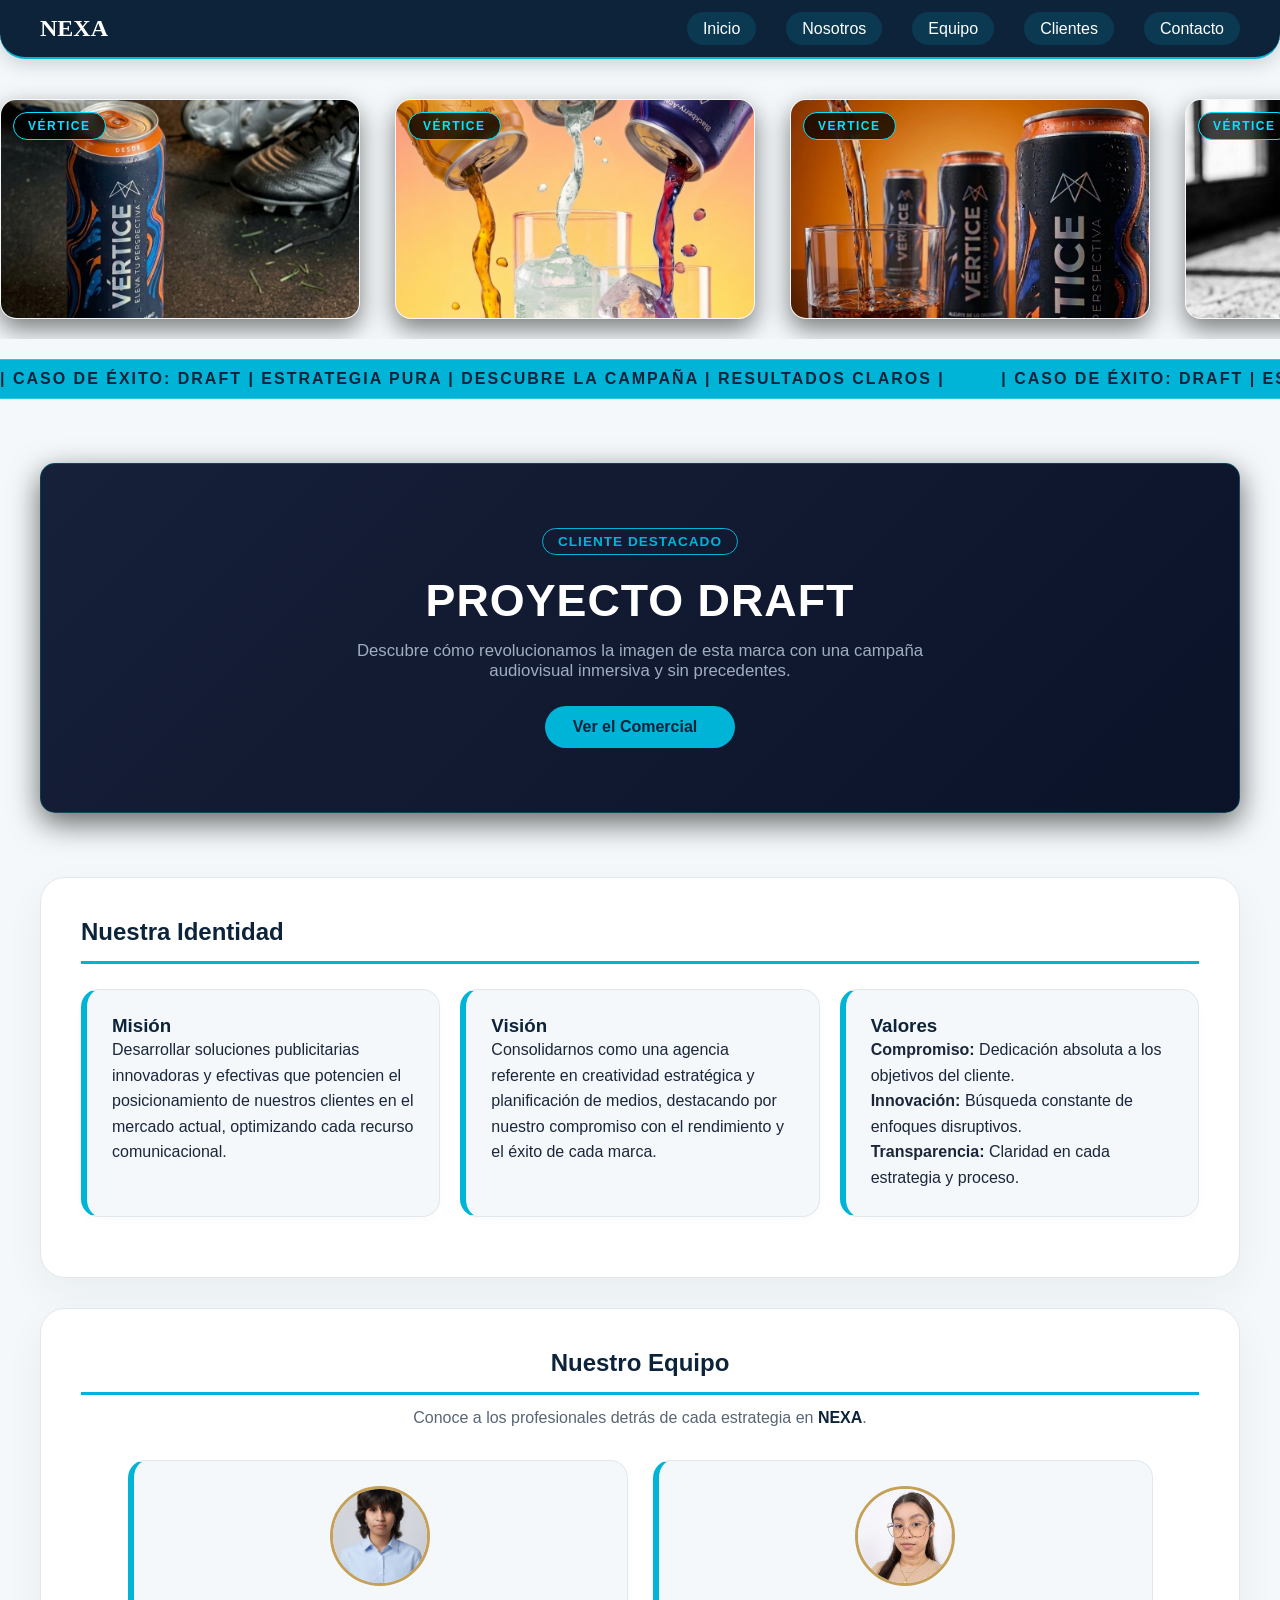
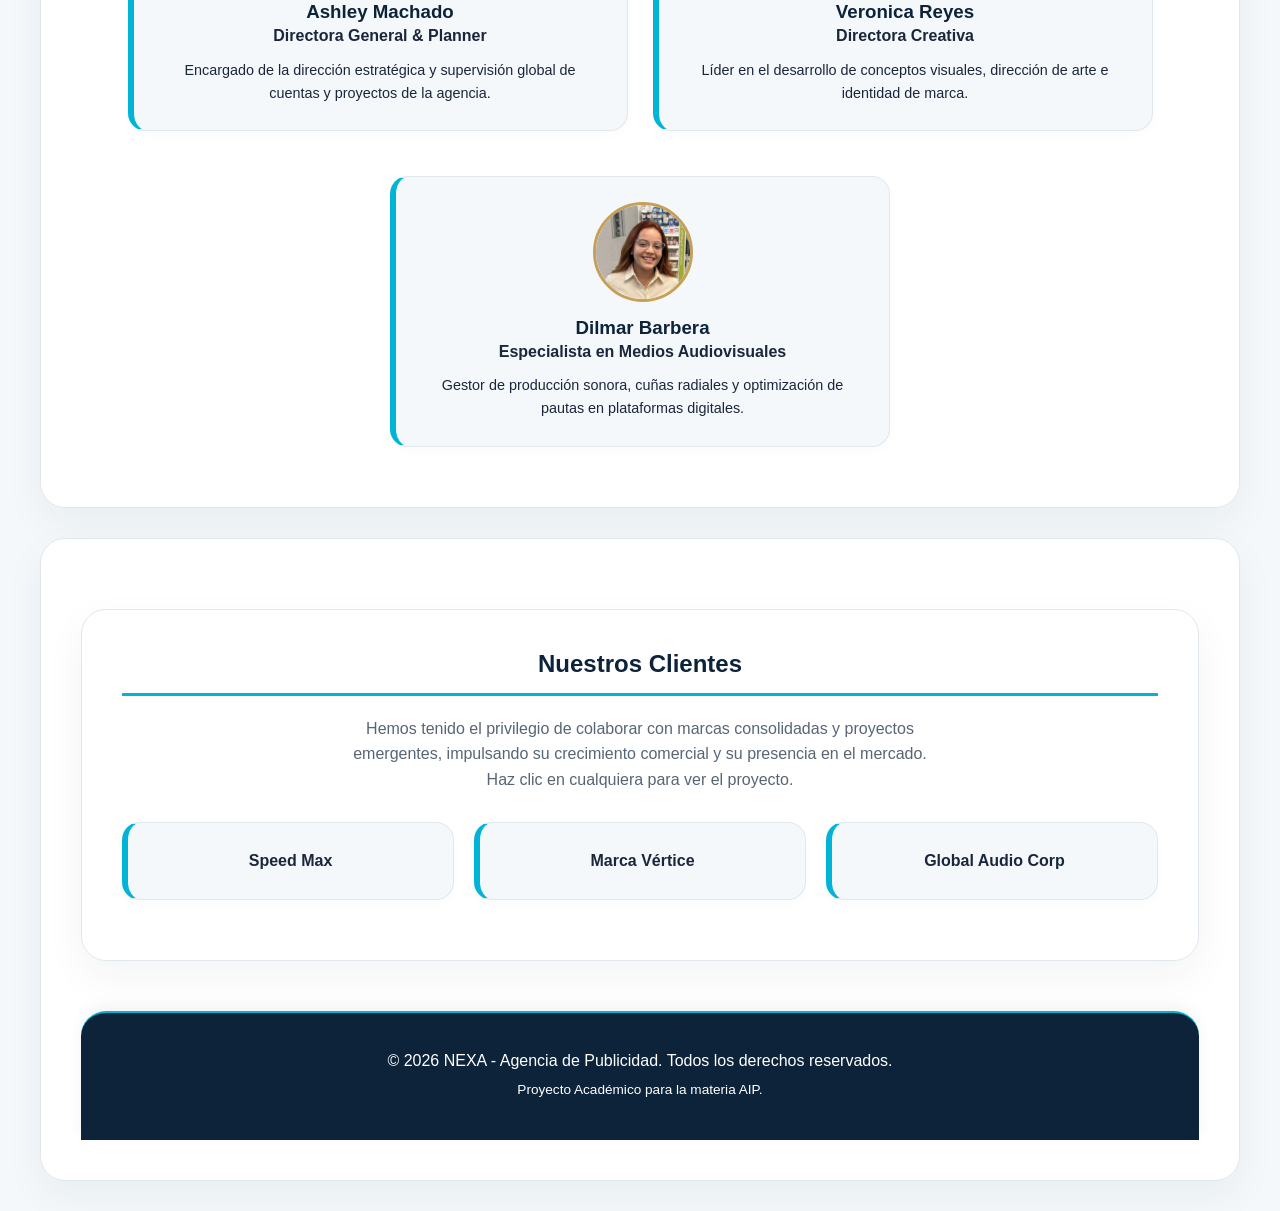
==== commit 0cfb917b: "Add files via upload" ====
--- a/index.html
+++ b/index.html
@@ -25,12 +25,76 @@
         </nav>
     </header>
 
-<!-- Sección de Inicio / Hero -->
-    <main class="container" id="inicio" style="margin-top: 30px; text-align: center; padding: 60px 40px !important;">
-        <h2 style="border: none; font-size: 2.5rem; margin-bottom: 20px;">Estrategia Pura, Resultados Claros</h2>
-        <p style="max-width: 700px; margin: 0 auto 30px auto; font-size: 1.1rem;">Somos una agencia de publicidad enfocada en conectar marcas con sus audiencias a través de un pensamiento analítico, creativo y de alto impacto comercial.</p>
-        <a href="contacto.html" class="btn-cta" style="padding: 12px 30px; font-size: 1rem;">Contáctanos</a>
-    </main>
+<div class="hero-promocional">
+    <div class="cinta-promocional">
+        <div class="cinta-track">
+            
+            <!-- TARJETA 1: VÉRTICES -->
+            <a href="cliente-vertice.html" class="ad-card">
+                <span class="brand-tag">VÉRTICE</span>
+                <img src="vertice1.png" alt="Campaña Vértices">
+            </a>
+
+            <!-- TARJETA 2: VÉRTICES (Segunda Imagen/Arte) -->
+            <a href="cliente-vertice.html" class="ad-card">
+                <span class="brand-tag">VÉRTICE</span>
+                <img src="vertice2.png" alt="Proyecto Vértices">
+            </a>
+
+            <!-- TARJETA 3: OTRO CLIENTE -->
+            <a href="cliente-vertice.html" class="ad-card">
+                <span class="brand-tag">VERTICE</span>
+                <img src="vertice3.png" alt="Otro Cliente">
+            </a>
+
+            <!-- REPETICIÓN EXACTA PARA EL LOOP INFINITO SIN CORTE -->
+            <a href="cliente-vertice.html" class="ad-card">
+                <span class="brand-tag">VÉRTICE</span>
+                <img src="vertice4.png" alt="Campaña Vértices">
+            </a>
+            <a href="cliente-vertice.html" class="ad-card">
+                <span class="brand-tag">VÉRTICE</span>
+                <img src="vertice5.png" alt="Proyecto Vértices">
+            </a>
+            <a href="cliente-vertice.html" class="ad-card">
+                <span class="brand-tag">VERTICE</span>
+                <img src="vertice5.png" alt="Otro Cliente">
+            </a>
+
+            <a href="cliente-vertice.html" class="ad-card">
+                <span class="brand-tag">VÉRTICE</span>
+                <img src="vertice1.png" alt="Campaña Vértices">
+            </a>
+
+            <!-- TARJETA 2: VÉRTICES (Segunda Imagen/Arte) -->
+            <a href="cliente-vertice.html" class="ad-card">
+                <span class="brand-tag">VÉRTICE</span>
+                <img src="vertice2.png" alt="Proyecto Vértices">
+            </a>
+
+                        <!-- TARJETA 3: OTRO CLIENTE -->
+            <a href="cliente-vertice.html" class="ad-card">
+                <span class="brand-tag">VERTICE</span>
+                <img src="vertice3.png" alt="Otro Cliente">
+            </a>
+
+            <!-- REPETICIÓN EXACTA PARA EL LOOP INFINITO SIN CORTE -->
+            <a href="cliente-vertice.html" class="ad-card">
+                <span class="brand-tag">VÉRTICE</span>
+                <img src="vertice4.png" alt="Campaña Vértices">
+            </a>
+            <a href="cliente-vertice.html" class="ad-card">
+                <span class="brand-tag">VÉRTICE</span>
+                <img src="vertice5.png" alt="Proyecto Vértices">
+            </a>
+            <a href="cliente-vertice.html" class="ad-card">
+                <span class="brand-tag">VERTICE</span>
+                <img src="vertice5.png" alt="Otro Cliente">
+            </a>
+
+        </div>
+    </div>
+</div>
 
     <!-- ==========================================
      ANUNCIOS INTERACTIVOS: CLIENTE DRAFT
@@ -39,8 +103,11 @@
     <!-- 1. Cinta Promocional en Movimiento (Marquee) -->
     <div class="draft-marquee">
         <div class="marquee-content">
-            <span>🔥 CASO DE ÉXITO: DRAFT ✦ ESTRATEGIA PURA ✦ DESCUBRE LA CAMPAÑA ✦ RESULTADOS CLAROS ✦</span>
-            <span>🔥 CASO DE ÉXITO: DRAFT ✦ ESTRATEGIA PURA ✦ DESCUBRE LA CAMPAÑA ✦ RESULTADOS CLAROS ✦</span>
+            <span>| CASO DE ÉXITO: DRAFT | ESTRATEGIA PURA | DESCUBRE LA CAMPAÑA | RESULTADOS CLAROS |</span>
+            <span>| CASO DE ÉXITO: DRAFT | ESTRATEGIA PURA | DESCUBRE LA CAMPAÑA | RESULTADOS CLAROS |</span>
+            <span>| CASO DE ÉXITO: DRAFT | ESTRATEGIA PURA | DESCUBRE LA CAMPAÑA | RESULTADOS CLAROS |</span>
+            <span>| CASO DE ÉXITO: DRAFT | ESTRATEGIA PURA | DESCUBRE LA CAMPAÑA | RESULTADOS CLAROS |</span>
+            <span>| CASO DE ÉXITO: DRAFT | ESTRATEGIA PURA | DESCUBRE LA CAMPAÑA | RESULTADOS CLAROS |</span>
         </div>
     </div>
 
--- a/css.css
+++ b/css.css
@@ -608,4 +608,97 @@
 @media screen and (max-width: 768px) {
     .draft-ad-content h2 { font-size: 2rem !important; }
     .draft-ad-container { padding: 3rem 1.5rem; margin: 2rem 15px; }
+}
+
+/* ==========================================
+   PUBLICIDAD ENORME CON ETIQUETA DE MARCA
+   ========================================== */
+.hero-promocional {
+    width: 100%;
+    padding: 20px 0;
+}
+
+.cinta-promocional {
+    width: 100%;
+    overflow: hidden;
+    display: flex;
+    white-space: nowrap;
+    padding: 20px 0;
+}
+
+.cinta-track {
+    display: flex;
+    align-items: center;
+    gap: 35px; /* Separación entre posters */
+    animation: movimientoInfinito 22s linear infinite;
+}
+
+.cinta-track:hover {
+    animation-play-state: paused; /* Se detiene si el usuario pone el cursor encima */
+}
+
+/* --- TARJETA POSTER GRANDE --- */
+.ad-card {
+    position: relative;
+    display: inline-block;
+    width: 360px; /* Ancho mayor para que destaque */
+    height: 220px; /* Altura mucho mayor */
+    border-radius: 16px;
+    overflow: hidden;
+    flex-shrink: 0;
+    box-shadow: 0 10px 25px rgba(0, 0, 0, 0.5);
+    border: 1px solid rgba(255, 255, 255, 0.1);
+    transition: transform 0.4s ease, box-shadow 0.4s ease;
+}
+
+.ad-card img {
+    width: 100%;
+    height: 100%;
+    object-fit: cover; /* Garantiza que la imagen no se deforme */
+    display: block;
+}
+
+/* --- ETIQUETA QUE IDENTIFICA A VÉRTICES --- */
+.brand-tag {
+    position: absolute;
+    top: 12px;
+    left: 12px;
+    background: rgba(0, 0, 0, 0.75);
+    color: #00e5ff; /* Color Neón/Destacado */
+    border: 1px solid #00e5ff;
+    padding: 6px 14px;
+    border-radius: 50px;
+    font-size: 0.75rem;
+    font-weight: 800;
+    letter-spacing: 1.5px;
+    text-transform: uppercase;
+    backdrop-filter: blur(4px);
+    z-index: 2;
+}
+
+/* Efecto al pasar el cursor o tocar */
+.ad-card:hover {
+    transform: scale(1.05) translateY(-5px);
+    box-shadow: 0 15px 35px rgba(0, 229, 255, 0.25);
+    border-color: #00e5ff;
+}
+
+@keyframes movimientoInfinito {
+    0% { transform: translateX(0); }
+    100% { transform: translateX(-50%); }
+}
+
+/* --- ADAPTACIÓN PARA MÓVILES (Mantiene buen tamaño en teléfonos) --- */
+@media screen and (max-width: 768px) {
+    .ad-card {
+        width: 260px; /* Tamaño ideal en pantalla de celular */
+        height: 160px;
+    }
+    .cinta-track {
+        gap: 20px;
+    }
+    .brand-tag {
+        font-size: 0.65rem;
+        padding: 4px 10px;
+    }
 }
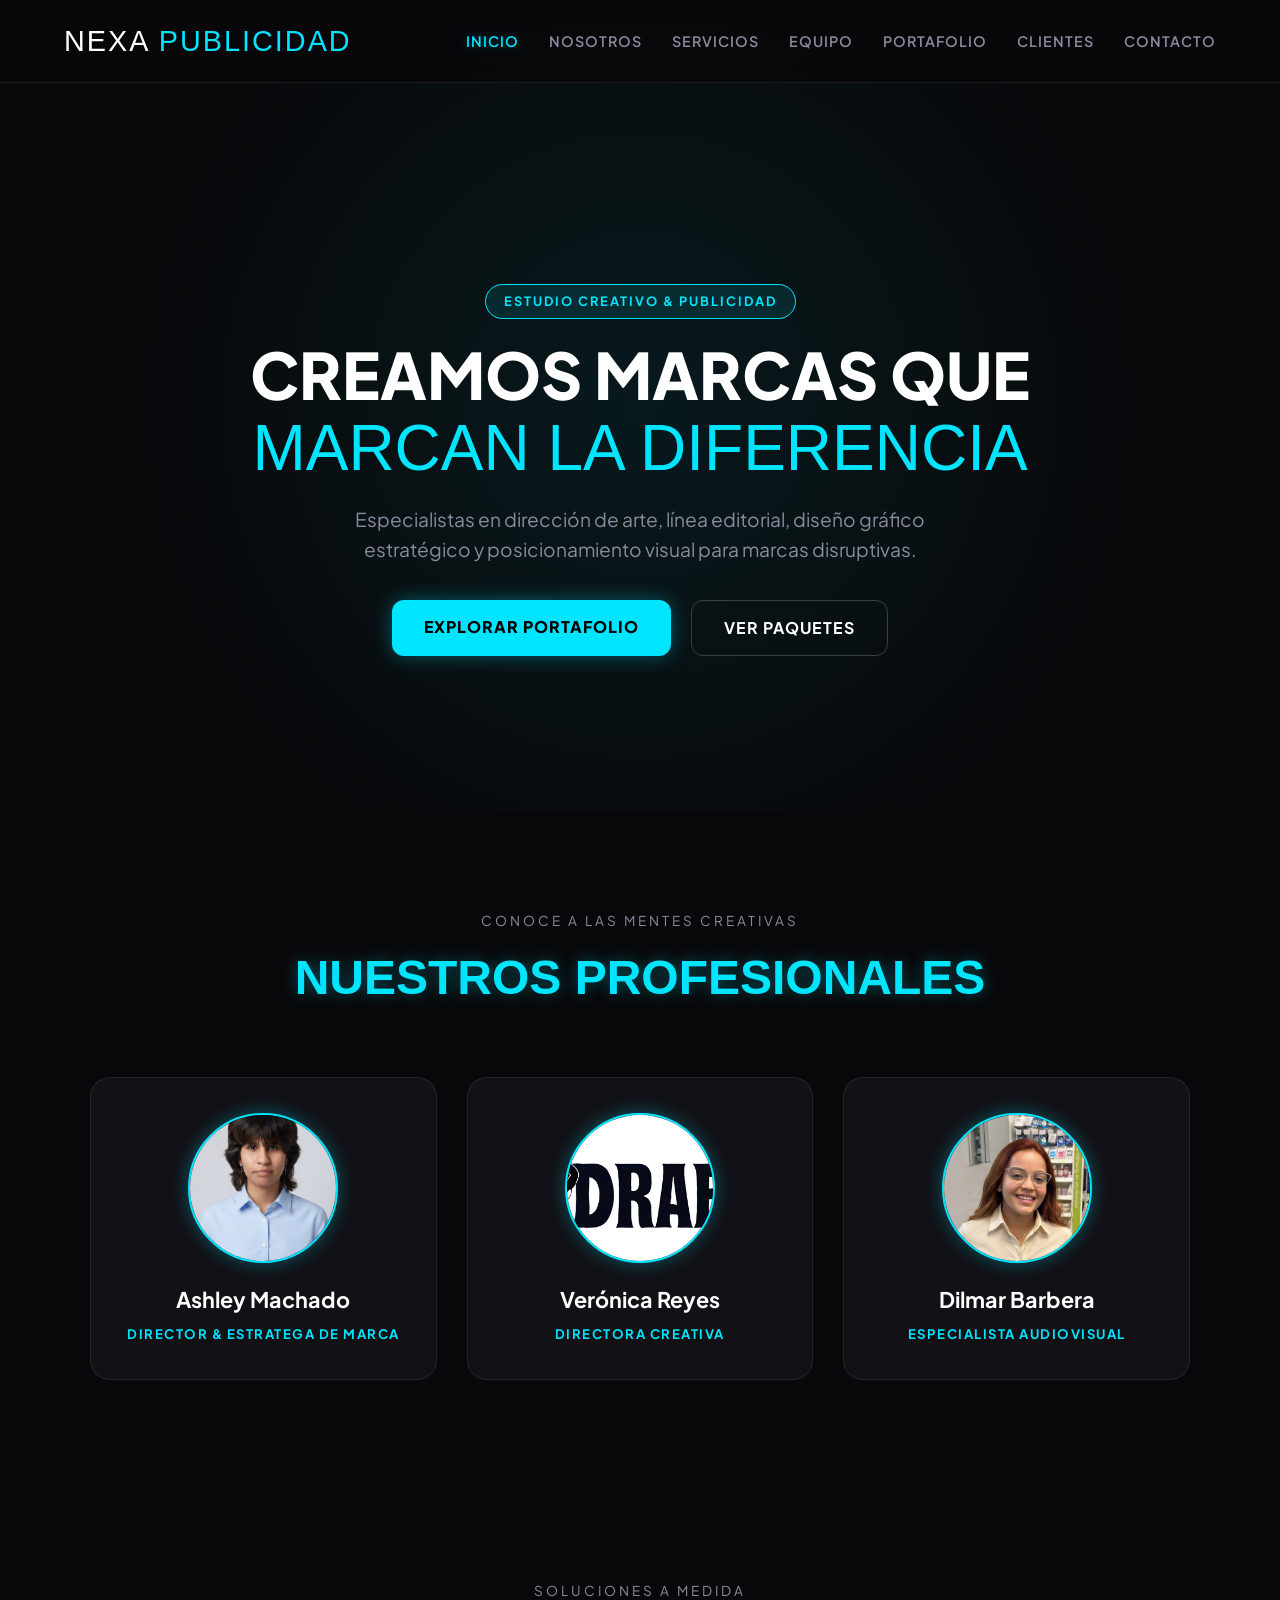
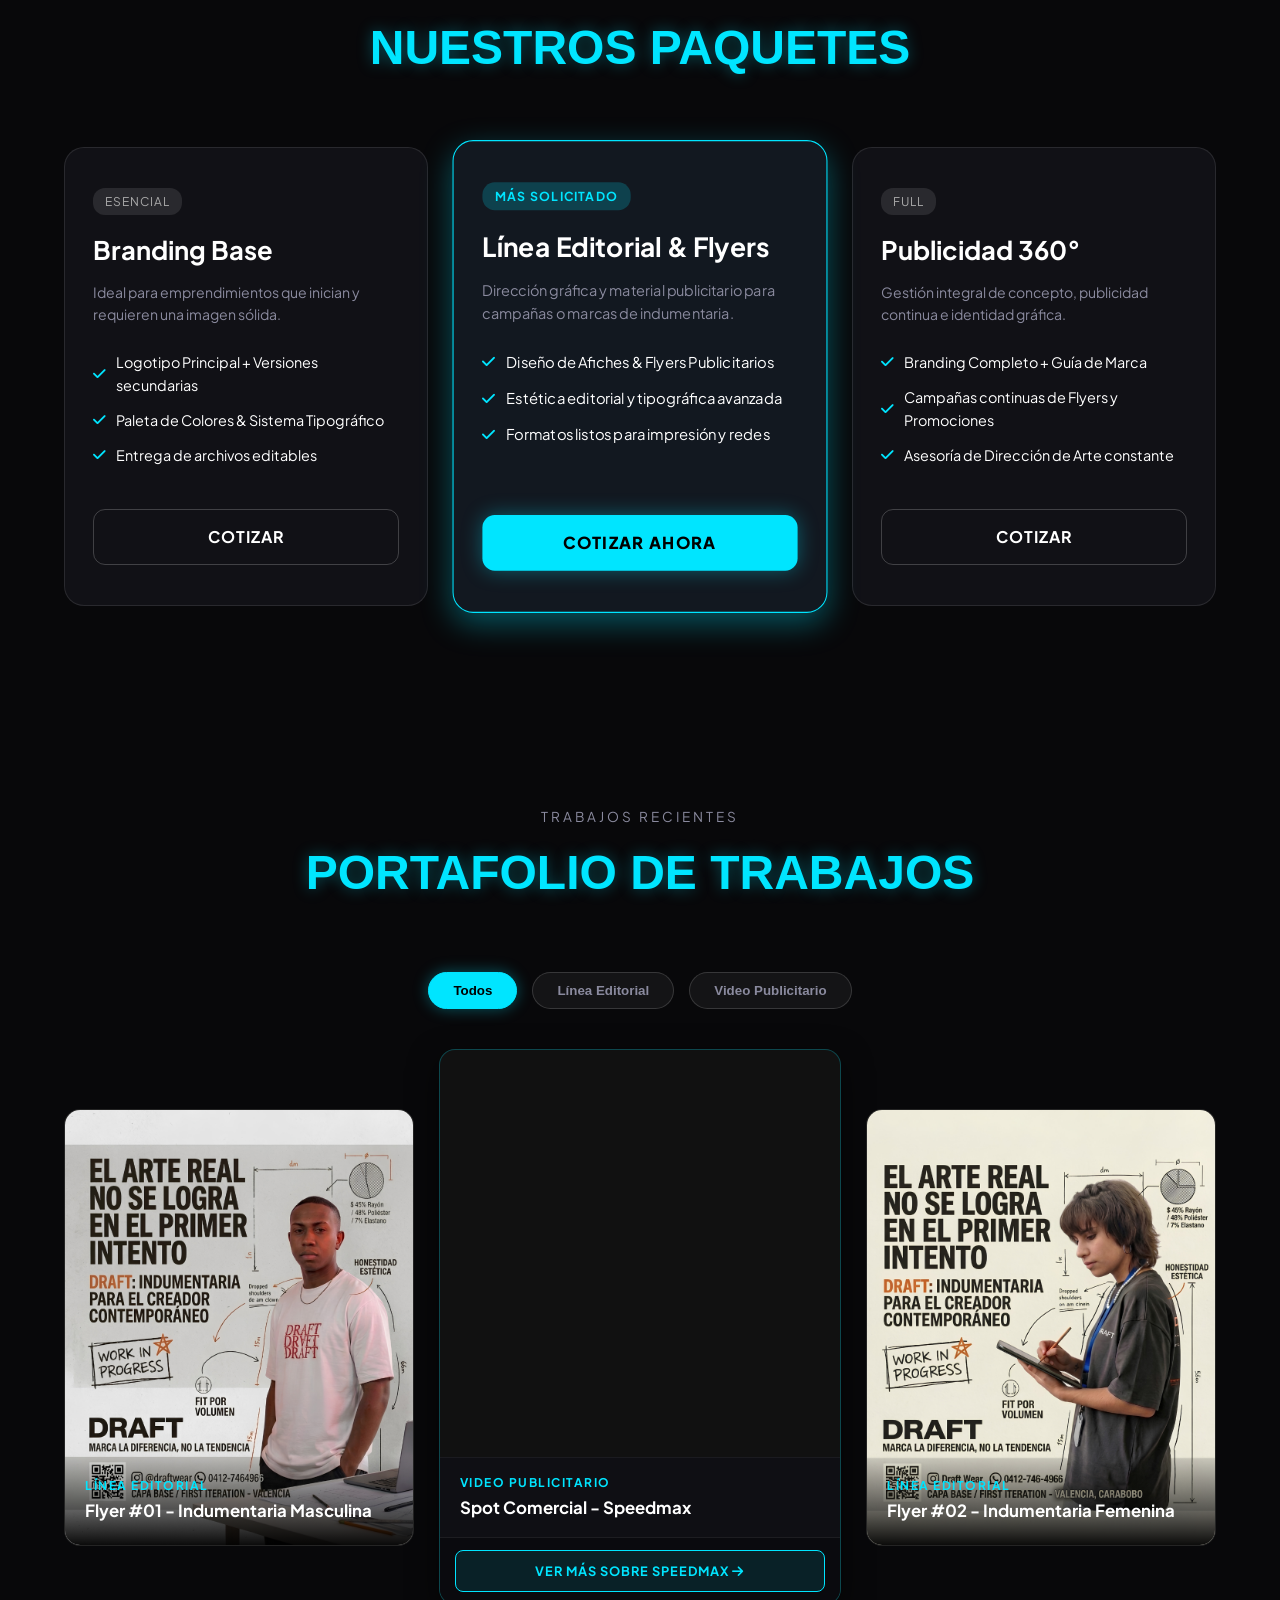
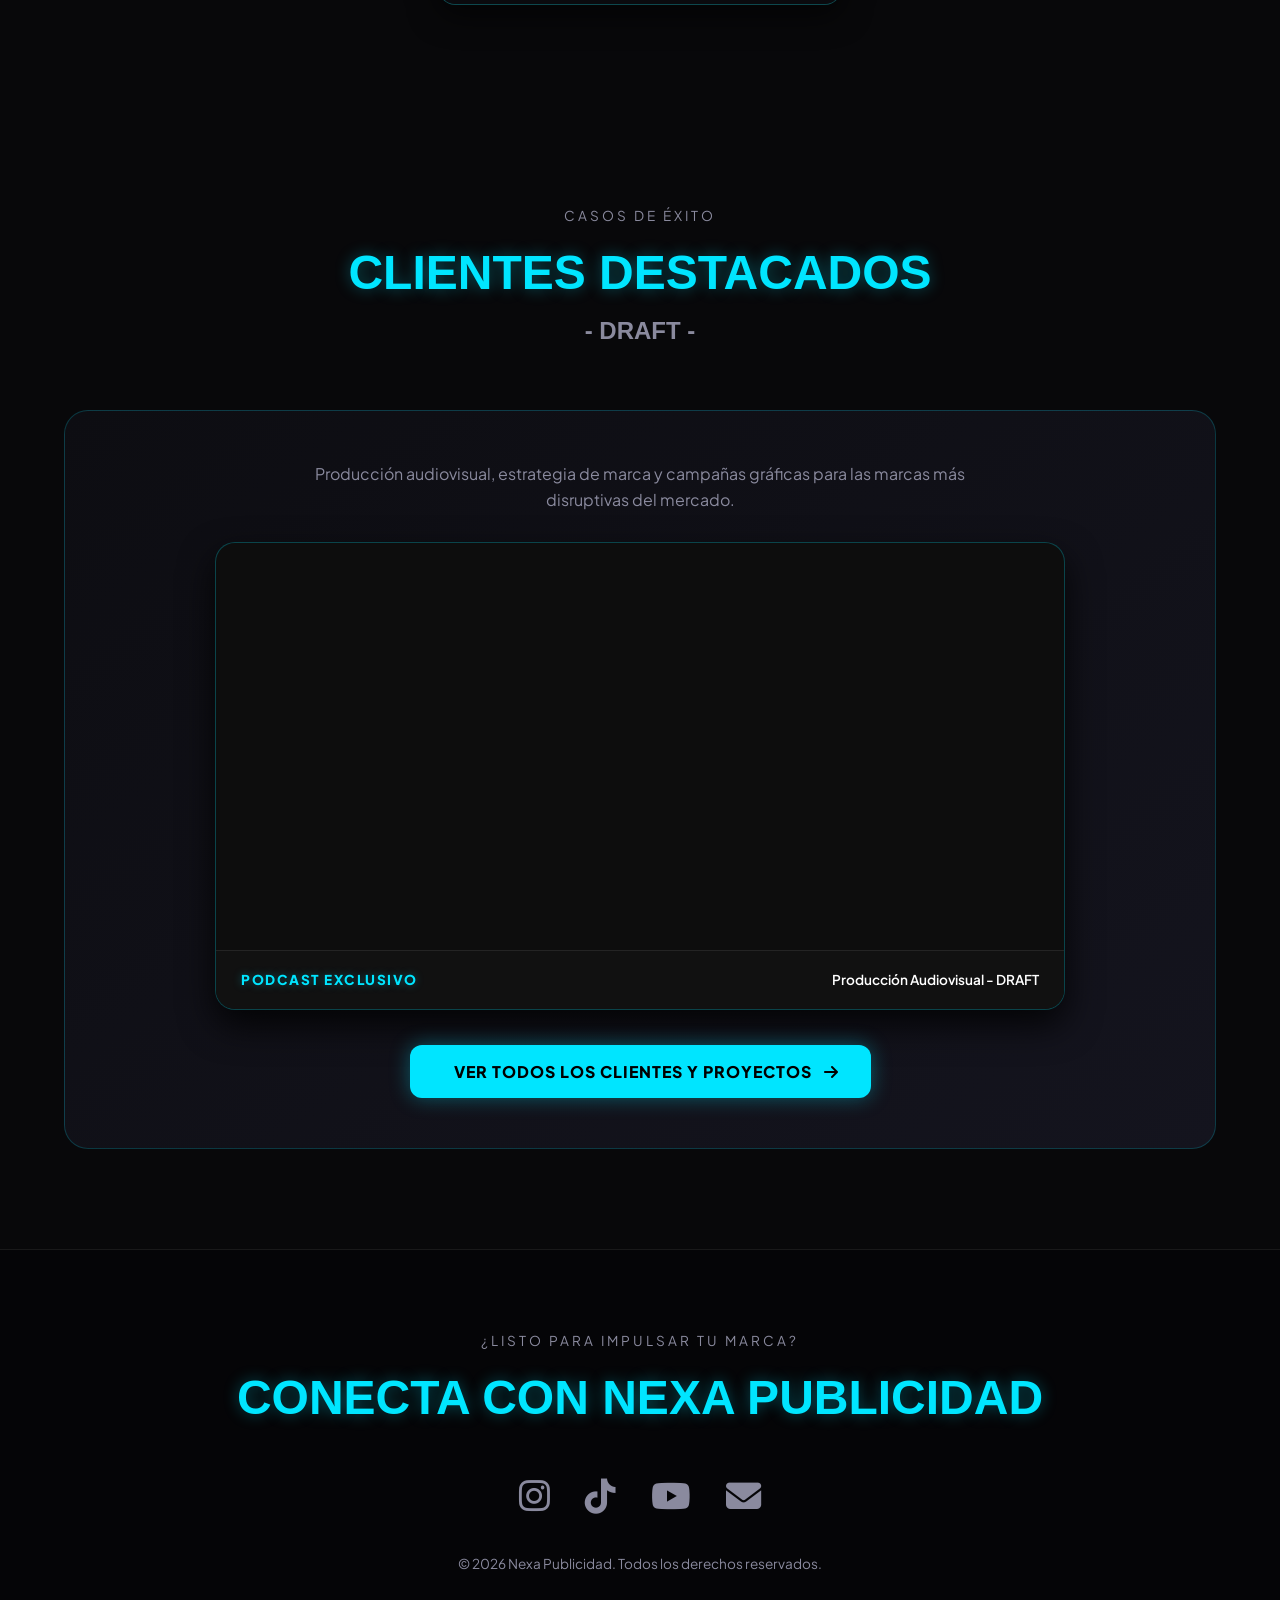
==== commit 837a6a6c: "Add files via upload" ====
--- a/index.html
+++ b/index.html
@@ -3,218 +3,879 @@
 <head>
     <meta charset="UTF-8">
     <meta name="viewport" content="width=device-width, initial-scale=1.0">
-    <title>NEXA | Agencia de Publicidad</title>
-    <link rel="stylesheet" href="css.css">
-    <link rel="stylesheet" href="contacto.css"> <!-- O tu archivo de estilos principal -->
+    <title>Nexa Publicidad | Agencia Creativa & Dirección de Arte</title>
+    <!-- FontAwesome para Íconos -->
+    <link rel="stylesheet" href="https://cdnjs.cloudflare.com/ajax/libs/font-awesome/6.4.0/css/all.min.css">
+    <!-- Google Fonts -->
+    <link rel="preconnect" href="https://fonts.googleapis.com">
+    <link rel="preconnect" href="https://fonts.gstatic.com" crossorigin>
+    <link href="https://fonts.googleapis.com/css2?family=Permanent+Marker&family=Plus+Jakarta+Sans:wght@300;400;600;700;800&display=swap" rel="stylesheet">
+
+    <style>
+        /* ==========================================
+           VARIABLES Y RESET GENERAL
+           ========================================== */
+        :root {
+            --bg-dark: #08080a;
+            --card-bg: #111116;
+            --accent-cyan: #00e5ff;
+            --accent-glow: rgba(0, 229, 255, 0.35);
+            --text-main: #ffffff;
+            --text-muted: #8a8a9e;
+            --font-heading: 'Permanent Marker', cursive, sans-serif;
+            --font-body: 'Plus Jakarta Sans', sans-serif;
+        }
+
+        * {
+            margin: 0;
+            padding: 0;
+            box-sizing: border-box;
+            scroll-behavior: smooth;
+        }
+
+        body {
+            background-color: var(--bg-dark);
+            color: var(--text-main);
+            font-family: var(--font-body);
+            overflow-x: hidden;
+            line-height: 1.6;
+        }
+
+        a { text-decoration: none; color: inherit; }
+
+        /* ==========================================
+           ESTILO REUTILIZABLE PARA EMBEDS DE YOUTUBE
+           ========================================== */
+        .youtube-embed {
+            width: 100%;
+            aspect-ratio: 16 / 9;
+            border: 0;
+            border-radius: 12px 12px 0 0;
+            display: block;
+        }
+
+        /* ==========================================
+           BARRA DE NAVEGACIÓN FIJA (HEADER)
+           ========================================== */
+        .nexa-navbar {
+            position: fixed;
+            top: 0;
+            left: 0;
+            width: 100%;
+            background: rgba(8, 8, 10, 0.92);
+            backdrop-filter: blur(12px);
+            border-bottom: 1px solid rgba(255, 255, 255, 0.08);
+            z-index: 1000;
+            padding: 18px 5%;
+            display: flex;
+            justify-content: space-between;
+            align-items: center;
+        }
+
+        .nexa-logo {
+            font-family: var(--font-heading);
+            font-size: 1.8rem;
+            color: var(--text-main);
+            letter-spacing: 2px;
+        }
+
+        .nexa-logo span { color: var(--accent-cyan); }
+
+        .nav-menu {
+            display: flex;
+            gap: 30px;
+            list-style: none;
+        }
+
+        .nav-link {
+            font-size: 0.9rem;
+            font-weight: 600;
+            text-transform: uppercase;
+            letter-spacing: 1px;
+            color: var(--text-muted);
+            transition: all 0.3s ease;
+        }
+
+        .nav-link:hover, .nav-link.active {
+            color: var(--accent-cyan);
+            text-shadow: 0 0 10px var(--accent-glow);
+        }
+
+        .mobile-menu-btn {
+            display: none;
+            background: none;
+            border: none;
+            color: var(--text-main);
+            font-size: 1.8rem;
+            cursor: pointer;
+        }
+
+        /* ==========================================
+           HERO SECTION (INICIO)
+           ========================================== */
+        .hero-section {
+            min-height: 90vh;
+            padding-top: 130px;
+            display: flex;
+            flex-direction: column;
+            justify-content: center;
+            align-items: center;
+            text-align: center;
+            padding-left: 20px;
+            padding-right: 20px;
+            background: radial-gradient(circle at center, rgba(0, 229, 255, 0.08) 0%, transparent 70%);
+        }
+
+        .hero-badge {
+            background: rgba(0, 229, 255, 0.1);
+            border: 1px solid var(--accent-cyan);
+            color: var(--accent-cyan);
+            padding: 6px 18px;
+            border-radius: 30px;
+            font-size: 0.8rem;
+            font-weight: 700;
+            text-transform: uppercase;
+            letter-spacing: 2px;
+            margin-bottom: 20px;
+        }
+
+        .hero-title {
+            font-size: clamp(2.5rem, 5vw, 4.5rem);
+            font-weight: 800;
+            line-height: 1.1;
+            margin-bottom: 20px;
+            max-width: 900px;
+        }
+
+        .hero-title span {
+            color: var(--accent-cyan);
+            font-family: var(--font-heading);
+            font-weight: normal;
+        }
+
+        .hero-desc {
+            font-size: clamp(1rem, 2vw, 1.2rem);
+            color: var(--text-muted);
+            max-width: 650px;
+            margin-bottom: 35px;
+        }
+
+        .hero-btns {
+            display: flex;
+            gap: 20px;
+            flex-wrap: wrap;
+            justify-content: center;
+        }
+
+        .btn-primary {
+            background: var(--accent-cyan);
+            color: #000;
+            padding: 14px 32px;
+            border-radius: 12px;
+            font-weight: 800;
+            text-transform: uppercase;
+            letter-spacing: 1px;
+            box-shadow: 0 0 20px var(--accent-glow);
+            transition: all 0.3s ease;
+            display: inline-block;
+        }
+
+        .btn-primary:hover {
+            transform: translateY(-3px);
+            box-shadow: 0 0 35px rgba(0, 229, 255, 0.6);
+        }
+
+        .btn-outline {
+            border: 1px solid rgba(255, 255, 255, 0.2);
+            color: var(--text-main);
+            padding: 14px 32px;
+            border-radius: 12px;
+            font-weight: 700;
+            text-transform: uppercase;
+            letter-spacing: 1px;
+            transition: all 0.3s ease;
+            display: inline-block;
+        }
+
+        .btn-outline:hover {
+            border-color: var(--accent-cyan);
+            color: var(--accent-cyan);
+        }
+
+        /* ==========================================
+           SECCIÓN GENERAL
+           ========================================== */
+        .section-padding { padding: 100px 5%; }
+
+        .section-header {
+            text-align: center;
+            margin-bottom: 60px;
+        }
+
+        .section-subtitle {
+            font-size: 0.85rem;
+            text-transform: uppercase;
+            letter-spacing: 3px;
+            color: var(--text-muted);
+            display: block;
+            margin-bottom: 8px;
+        }
+
+        .section-title {
+            font-family: var(--font-heading);
+            font-size: clamp(2rem, 4vw, 3rem);
+            color: var(--accent-cyan);
+            text-transform: uppercase;
+            text-shadow: 0 0 15px var(--accent-glow);
+        }
+
+        /* ==========================================
+           SECCIÓN NUESTRO EQUIPO
+           ========================================== */
+        .team-grid {
+            display: grid;
+            grid-template-columns: repeat(auto-fit, minmax(260px, 1fr));
+            gap: 30px;
+            max-width: 1100px;
+            margin: 0 auto;
+        }
+
+        .team-card {
+            background: var(--card-bg);
+            border: 1px solid rgba(255, 255, 255, 0.08);
+            border-radius: 20px;
+            padding: 35px 20px;
+            text-align: center;
+            transition: all 0.4s ease;
+            display: flex;
+            flex-direction: column;
+            align-items: center;
+        }
+
+        .team-card:hover {
+            transform: translateY(-8px);
+            border-color: var(--accent-cyan);
+            box-shadow: 0 10px 30px var(--accent-glow);
+        }
+
+        .team-img-box {
+            width: 150px;
+            height: 150px;
+            border-radius: 50%;
+            overflow: hidden;
+            border: 2px solid var(--accent-cyan);
+            box-shadow: 0 0 18px var(--accent-glow);
+            margin-bottom: 20px;
+            background: #1a1a24;
+        }
+
+        .team-img-box img {
+            width: 100%;
+            height: 100%;
+            object-fit: cover;
+            transition: transform 0.4s ease;
+        }
+
+        .team-card:hover .team-img-box img {
+            transform: scale(1.08);
+        }
+
+        .team-name {
+            font-size: 1.35rem;
+            font-weight: 700;
+            color: var(--text-main);
+            margin-bottom: 6px;
+        }
+
+        .team-role {
+            font-size: 0.82rem;
+            color: var(--accent-cyan);
+            text-transform: uppercase;
+            letter-spacing: 1.5px;
+            font-weight: 700;
+        }
+
+        /* ==========================================
+           CLIENTE DESTACADO DRAFT (PODCAST YOUTUBE)
+           ========================================== */
+        .featured-client-box {
+            background: linear-gradient(145deg, #0d0d12, #14141e);
+            border: 1px solid rgba(0, 229, 255, 0.2);
+            border-radius: 24px;
+            padding: 50px 30px;
+            margin-top: 30px;
+        }
+
+        .podcast-video-card {
+            max-width: 850px;
+            margin: 0 auto;
+            background: #0d0d0d;
+            border-radius: 20px;
+            overflow: hidden;
+            border: 1px solid rgba(0, 229, 255, 0.25);
+            box-shadow: 0 15px 35px rgba(0, 0, 0, 0.8);
+            transition: transform 0.4s ease, border-color 0.4s ease;
+        }
+
+        .podcast-video-card:hover {
+            border-color: var(--accent-cyan);
+            box-shadow: 0 20px 45px var(--accent-glow);
+        }
+
+        .podcast-video-card .youtube-embed {
+            border-radius: 0;
+        }
+
+        .podcast-info {
+            padding: 18px 25px;
+            background: #111111;
+            border-top: 1px solid rgba(255, 255, 255, 0.08);
+            display: flex;
+            justify-content: space-between;
+            align-items: center;
+        }
+
+        .afiche-tag {
+            color: var(--accent-cyan);
+            font-size: 0.85rem;
+            font-weight: 800;
+            letter-spacing: 1.5px;
+            text-transform: uppercase;
+            text-shadow: 0 0 8px var(--accent-glow);
+        }
+
+        .afiche-categoria {
+            color: #ffffff;
+            font-size: 0.85rem;
+            font-weight: 600;
+        }
+
+        /* ==========================================
+           PORTAFOLIO CON FILTROS (3 COLUMNAS)
+           ========================================== */
+        .portfolio-filters {
+            display: flex;
+            justify-content: center;
+            gap: 15px;
+            margin-bottom: 40px;
+            flex-wrap: wrap;
+        }
+
+        .filter-btn {
+            background: rgba(255, 255, 255, 0.05);
+            border: 1px solid rgba(255, 255, 255, 0.15);
+            color: var(--text-muted);
+            padding: 10px 24px;
+            border-radius: 30px;
+            cursor: pointer;
+            font-weight: 600;
+            transition: all 0.3s ease;
+        }
+
+        .filter-btn:hover, .filter-btn.active {
+            background: var(--accent-cyan);
+            color: #000;
+            border-color: var(--accent-cyan);
+            box-shadow: 0 0 15px var(--accent-glow);
+        }
+
+        .portfolio-grid {
+            display: grid;
+            grid-template-columns: 1fr 1.15fr 1fr;
+            gap: 25px;
+            align-items: center;
+        }
+
+        .portfolio-item {
+            border-radius: 16px;
+            overflow: hidden;
+            background: #111;
+            border: 1px solid rgba(255, 255, 255, 0.08);
+            transition: transform 0.4s ease, border-color 0.4s ease, box-shadow 0.4s ease;
+            display: flex;
+            flex-direction: column;
+        }
+
+        .portfolio-item:hover { 
+            transform: translateY(-6px);
+            border-color: rgba(0, 229, 255, 0.3);
+        }
+
+        .portfolio-item.video {
+            border-color: rgba(0, 229, 255, 0.25);
+            box-shadow: 0 10px 30px rgba(0, 0, 0, 0.6);
+        }
+
+        .portfolio-item.video:hover {
+            border-color: var(--accent-cyan);
+            box-shadow: 0 12px 35px var(--accent-glow);
+        }
+
+        .portfolio-thumb {
+            position: relative;
+            overflow: hidden;
+        }
+
+        .portfolio-thumb img {
+            width: 100%;
+            aspect-ratio: 4/5;
+            object-fit: cover;
+            transition: transform 0.5s ease;
+            display: block;
+        }
+
+        .portfolio-item:hover img { transform: scale(1.04); }
+
+        .portfolio-overlay {
+            position: absolute;
+            bottom: 0;
+            left: 0;
+            right: 0;
+            background: linear-gradient(to top, rgba(0,0,0,0.95), transparent);
+            padding: 20px;
+        }
+
+        .video-info-box {
+            padding: 15px 20px;
+            background: #0f0f14;
+            border-top: 1px solid rgba(255, 255, 255, 0.05);
+        }
+
+        .item-category {
+            font-size: 0.75rem;
+            color: var(--accent-cyan);
+            text-transform: uppercase;
+            letter-spacing: 1.5px;
+            font-weight: 700;
+            display: block;
+        }
+
+        .item-title { font-size: 1.05rem; margin-top: 3px; font-weight: 700; }
+
+        .portfolio-btn-container {
+            padding: 12px 15px;
+            background: #0a0a0e;
+            border-top: 1px solid rgba(255, 255, 255, 0.08);
+            text-align: center;
+        }
+
+        .portfolio-btn-link {
+            display: block;
+            padding: 10px 15px;
+            background: rgba(0, 229, 255, 0.1);
+            border: 1px solid var(--accent-cyan);
+            color: var(--accent-cyan);
+            border-radius: 8px;
+            font-size: 0.8rem;
+            font-weight: 700;
+            text-transform: uppercase;
+            letter-spacing: 1px;
+            transition: all 0.3s ease;
+        }
+
+        .portfolio-btn-link:hover {
+            background: var(--accent-cyan);
+            color: #000;
+            box-shadow: 0 0 15px var(--accent-glow);
+        }
+
+        /* ==========================================
+           PAQUETES Y SERVICIOS
+           ========================================== */
+        .packages-grid {
+            display: grid;
+            grid-template-columns: repeat(auto-fit, minmax(300px, 1fr));
+            gap: 30px;
+        }
+
+        .package-card {
+            background: var(--card-bg);
+            border: 1px solid rgba(255, 255, 255, 0.1);
+            border-radius: 20px;
+            padding: 40px 28px;
+            display: flex;
+            flex-direction: column;
+            transition: all 0.4s ease;
+        }
+
+        .package-card.featured {
+            border-color: var(--accent-cyan);
+            background: #121820;
+            box-shadow: 0 10px 30px var(--accent-glow);
+            transform: scale(1.03);
+        }
+
+        .package-card:hover {
+            transform: translateY(-8px);
+            border-color: var(--accent-cyan);
+        }
+
+        .package-badge {
+            align-self: flex-start;
+            font-size: 0.75rem;
+            text-transform: uppercase;
+            letter-spacing: 1px;
+            background: rgba(255, 255, 255, 0.1);
+            color: #aaa;
+            padding: 4px 12px;
+            border-radius: 12px;
+            margin-bottom: 15px;
+        }
+
+        .badge-neon {
+            background: rgba(0, 229, 255, 0.2);
+            color: var(--accent-cyan);
+            font-weight: 700;
+        }
+
+        .package-name { font-size: 1.6rem; margin-bottom: 10px; }
+        .package-desc { font-size: 0.88rem; color: var(--text-muted); margin-bottom: 25px; }
+
+        .package-features {
+            list-style: none;
+            margin-bottom: 30px;
+            flex-grow: 1;
+        }
+
+        .package-features li {
+            font-size: 0.9rem;
+            margin-bottom: 12px;
+            display: flex;
+            align-items: center;
+            gap: 10px;
+        }
+
+        .package-features i { color: var(--accent-cyan); }
+
+        /* ==========================================
+           FOOTER Y REDES SOCIALES
+           ========================================== */
+        .nexa-footer {
+            text-align: center;
+            padding: 80px 20px 40px;
+            border-top: 1px solid rgba(255, 255, 255, 0.08);
+            background: #050507;
+        }
+
+        .social-links {
+            display: flex;
+            justify-content: center;
+            gap: 35px;
+            margin: 30px 0;
+        }
+
+        .social-icon {
+            font-size: 2.2rem;
+            color: var(--text-muted);
+            transition: all 0.4s ease;
+        }
+
+        .social-icon:hover {
+            color: var(--accent-cyan);
+            transform: translateY(-6px) scale(1.1);
+            filter: drop-shadow(0 0 15px var(--accent-cyan));
+        }
+
+        /* ==========================================
+           RESPONSIVO (TELÉFONOS Y TABLETS)
+           ========================================== */
+        @media screen and (max-width: 992px) {
+            .portfolio-grid {
+                grid-template-columns: 1fr;
+            }
+            .package-card.featured { transform: none; }
+        }
+
+        @media screen and (max-width: 768px) {
+            .mobile-menu-btn { display: block; }
+
+            .nav-menu {
+                position: fixed;
+                top: 70px;
+                left: -100%;
+                width: 100%;
+                height: calc(100vh - 70px);
+                background: var(--bg-dark);
+                flex-direction: column;
+                align-items: center;
+                justify-content: center;
+                gap: 40px;
+                transition: left 0.4s ease;
+            }
+
+            .nav-menu.active { left: 0; }
+
+            .hero-btns {
+                flex-direction: column;
+                width: 100%;
+            }
+
+            .btn-primary, .btn-outline { width: 100%; }
+
+            .podcast-info {
+                flex-direction: column;
+                gap: 8px;
+                text-align: center;
+            }
+        }
+    </style>
 </head>
-<body class="nexa-portafolio">
-
-    <!-- Cabecera de Navegación -->
-    <header class="nexa-header">
-        <div class="logo-container">
-            <h1 style="font-size: 1.5rem; color: #fff; margin: 0; font-family: serif;">NEXA</h1>
-        </div>
-        <nav class="nexa-nav">
-            <ul>
-                <li><a href="#inicio">Inicio</a></li>
-                <li><a href="nosotros.html">Nosotros</a></li> <!-- AQUÍ ESTÁ EL NUEVO BOTÓN -->
-                <li><a href="#equipo">Equipo</a></li>
-                <li><a href="#clientes">Clientes</a></li>
-                <li><a href="contacto.html">Contacto</a></li>
-            </ul>
-        </nav>
-    </header>
-
-<div class="hero-promocional">
-    <div class="cinta-promocional">
-        <div class="cinta-track">
-            
-            <!-- TARJETA 1: VÉRTICES -->
-            <a href="cliente-vertice.html" class="ad-card">
-                <span class="brand-tag">VÉRTICE</span>
-                <img src="vertice1.png" alt="Campaña Vértices">
+<body>
+
+    <!-- BARRA DE NAVEGACIÓN FIJA -->
+    <nav class="nexa-navbar">
+        <a href="#inicio" class="nexa-logo">NEXA <span>PUBLICIDAD</span></a>
+        
+        <button class="mobile-menu-btn" id="mobileMenuBtn">
+            <i class="fas fa-bars"></i>
+        </button>
+
+        <ul class="nav-menu" id="navMenu">
+            <li><a href="#inicio" class="nav-link active">Inicio</a></li>
+            <li><a href="nosotros.html" class="nav-link">Nosotros</a></li>
+            <li><a href="#servicios" class="nav-link">Servicios</a></li>
+            <li><a href="#equipo" class="nav-link">Equipo</a></li>
+            <li><a href="#portafolio" class="nav-link">Portafolio</a></li>
+            <li><a href="#clientes" class="nav-link">Clientes</a></li>
+            <li><a href="contacto.html" class="nav-link">Contacto</a></li>
+        </ul>
+    </nav>
+
+    <!-- 1. HERO / INICIO -->
+    <section class="hero-section" id="inicio">
+        <span class="hero-badge">Estudio Creativo & Publicidad</span>
+        <h1 class="hero-title">CREAMOS MARCAS QUE <span>MARCAN LA DIFERENCIA</span></h1>
+        <p class="hero-desc">Especialistas en dirección de arte, línea editorial, diseño gráfico estratégico y posicionamiento visual para marcas disruptivas.</p>
+        <div class="hero-btns">
+            <a href="#portafolio" class="btn-primary">Explorar Portafolio</a>
+            <a href="#servicios" class="btn-outline">Ver Paquetes</a>
+        </div>
+    </section>
+
+        <!-- 3. NUESTRO EQUIPO -->
+    <section class="section-padding" id="equipo">
+        <div class="section-header">
+            <span class="section-subtitle">Conoce a las Mentes Creativas</span>
+            <h2 class="section-title">NUESTROS PROFESIONALES</h2>
+        </div>
+
+        <div class="team-grid">
+            <!-- Miembro 1: Machado -->
+            <div class="team-card">
+                <div class="team-img-box">
+                    <img src="ashley.png" alt="Machado">
+                </div>
+                <h3 class="team-name">Ashley Machado</h3>
+                <span class="team-role">Director & Estratega de Marca</span>
+            </div>
+
+            <!-- Miembro 2: Verónica -->
+            <div class="team-card">
+                <div class="team-img-box">
+                    <img src="draft.png" alt="Verónica">
+                </div>
+                <h3 class="team-name">Verónica Reyes</h3>
+                <span class="team-role">Directora Creativa</span>
+            </div>
+
+            <!-- Miembro 3: Dilmar -->
+            <div class="team-card">
+                <div class="team-img-box">
+                    <img src="dilmar.png" alt="Dilmar">
+                </div>
+                <h3 class="team-name">Dilmar Barbera</h3>
+                <span class="team-role">Especialista Audiovisual</span>
+            </div>
+        </div>
+    </section>
+    
+    <!-- 2. SERVICIOS Y PAQUETES -->
+    <section class="section-padding" id="servicios">
+        <div class="section-header">
+            <span class="section-subtitle">Soluciones a Medida</span>
+            <h2 class="section-title">NUESTROS PAQUETES</h2>
+        </div>
+
+        <div class="packages-grid">
+            <div class="package-card">
+                <span class="package-badge">Esencial</span>
+                <h3 class="package-name">Branding Base</h3>
+                <p class="package-desc">Ideal para emprendimientos que inician y requieren una imagen sólida.</p>
+                <ul class="package-features">
+                    <li><i class="fas fa-check"></i> Logotipo Principal + Versiones secundarias</li>
+                    <li><i class="fas fa-check"></i> Paleta de Colores & Sistema Tipográfico</li>
+                    <li><i class="fas fa-check"></i> Entrega de archivos editables</li>
+                </ul>
+                <a href="contacto.html" class="btn-outline" style="text-align: center;">Cotizar</a>
+            </div>
+
+            <div class="package-card featured">
+                <span class="package-badge badge-neon">Más Solicitado</span>
+                <h3 class="package-name">Línea Editorial & Flyers</h3>
+                <p class="package-desc">Dirección gráfica y material publicitario para campañas o marcas de indumentaria.</p>
+                <ul class="package-features">
+                    <li><i class="fas fa-check"></i> Diseño de Afiches & Flyers Publicitarios</li>
+                    <li><i class="fas fa-check"></i> Estética editorial y tipográfica avanzada</li>
+                    <li><i class="fas fa-check"></i> Formatos listos para impresión y redes</li>
+                </ul>
+                <a href="contacto.html" class="btn-primary" style="text-align: center;">Cotizar Ahora</a>
+            </div>
+
+            <div class="package-card">
+                <span class="package-badge">Full</span>
+                <h3 class="package-name">Publicidad 360°</h3>
+                <p class="package-desc">Gestión integral de concepto, publicidad continua e identidad gráfica.</p>
+                <ul class="package-features">
+                    <li><i class="fas fa-check"></i> Branding Completo + Guía de Marca</li>
+                    <li><i class="fas fa-check"></i> Campañas continuas de Flyers y Promociones</li>
+                    <li><i class="fas fa-check"></i> Asesoría de Dirección de Arte constante</li>
+                </ul>
+                <a href="contacto.html" class="btn-outline" style="text-align: center;">Cotizar</a>
+            </div>
+        </div>
+    </section>
+
+
+
+    <!-- 4. PORTAFOLIO: FLYER 1 - VIDEO SPEEDMAX (MEDIO) - FLYER 2 -->
+    <section class="section-padding" id="portafolio">
+        <div class="section-header">
+            <span class="section-subtitle">Trabajos Recientes</span>
+            <h2 class="section-title">PORTAFOLIO DE TRABAJOS</h2>
+        </div>
+
+        <div class="portfolio-filters">
+            <button class="filter-btn active" onclick="filterPortfolio('all')">Todos</button>
+            <button class="filter-btn" onclick="filterPortfolio('editorial')">Línea Editorial</button>
+            <button class="filter-btn" onclick="filterPortfolio('video')">Video Publicitario</button>
+        </div>
+
+        <div class="portfolio-grid">
+            <!-- 1. ESQUINA IZQUIERDA: Flyer #01 -->
+            <div class="portfolio-item editorial">
+                <div class="portfolio-thumb">
+                    <img src="FLYER.png" alt="Flyer Masculino">
+                    <div class="portfolio-overlay">
+                        <span class="item-category">Línea Editorial</span>
+                        <h3 class="item-title">Flyer #01 - Indumentaria Masculina</h3>
+                    </div>
+                </div>
+            </div>
+
+            <!-- 2. EN EL MEDIO: Video Speedmax -->
+            <div class="portfolio-item video">
+                <div class="portfolio-thumb">
+                    <iframe width="850" height="400" src="https://www.youtube.com/embed/5Bb_pyplr_I?si=FnS7YXA9XUyaxkAE" 
+                    title="YouTube video player" frameborder="0" allow="accelerometer; autoplay; clipboard-write; encrypted-media; 
+                    gyroscope; picture-in-picture; web-share" referrerpolicy="strict-origin-when-cross-origin" allowfullscreen>
+                    </iframe>
+                </div>
+                <div class="video-info-box">
+                    <span class="item-category">Video Publicitario</span>
+                    <h3 class="item-title">Spot Comercial - Speedmax</h3>
+                </div>
+                <div class="portfolio-btn-container">
+                    <a href="speedmax.html" class="portfolio-btn-link">
+                        Ver Más sobre Speedmax <i class="fas fa-arrow-right"></i>
+                    </a>
+                </div>
+            </div>
+
+            <!-- 3. ESQUINA DERECHA: Flyer #02 -->
+            <div class="portfolio-item editorial">
+                <div class="portfolio-thumb">
+                    <img src="FLYER-2.png" alt="Flyer Femenino">
+                    <div class="portfolio-overlay">
+                        <span class="item-category">Línea Editorial</span>
+                        <h3 class="item-title">Flyer #02 - Indumentaria Femenina</h3>
+                    </div>
+                </div>
+            </div>
+        </div>
+    </section>
+
+<!-- CLIENTE DESTACADO / SECCIÓN CLIENTES -->
+<section class="section-padding" id="clientes">
+    <div class="section-header">
+        <span class="section-subtitle">Casos de Éxito</span>
+        <h2 class="section-title">CLIENTES DESTACADOS</h2>
+        <h2 style="text-align: center; font-family:'Gill Sans', 'Gill Sans MT', Calibri, 'Trebuchet MS', sans-serif; color: var(--text-muted); max-width: 700px; margin: 0 auto 30px;"> - DRAFT - </h2>
+    </div>
+
+    <div class="featured-client-box">
+        <p style="text-align: center; color: var(--text-muted); max-width: 700px; margin: 0 auto 30px;">
+            Producción audiovisual, estrategia de marca y campañas gráficas para las marcas más disruptivas del mercado.
+        </p>
+
+        <div class="podcast-video-card">
+                <iframe width="850" height="400" src="https://www.youtube.com/embed/FvugtJaEzgc?si=9ehYKWO8ve6hVezb" 
+                title="YouTube video player" frameborder="0" allow="accelerometer; autoplay; clipboard-write; encrypted-media; 
+                gyroscope; picture-in-picture; web-share" referrerpolicy="strict-origin-when-cross-origin" allowfullscreen>
+                </iframe>
+            <div class="podcast-info">
+                <span class="afiche-tag">PODCAST EXCLUSIVO</span>
+                <span class="afiche-categoria">Producción Audiovisual - DRAFT</span>
+            </div>
+        </div>
+
+        <!-- Botón que lleva a la nueva página de todos los clientes -->
+        <div style="text-align: center; margin-top: 35px;">
+            <a href="clientes.html" class="btn-primary">
+                <i class="fas id-card" style="margin-right: 8px;"></i> Ver Todos los Clientes y Proyectos <i class="fas fa-arrow-right" style="margin-left: 8px;"></i>
             </a>
-
-            <!-- TARJETA 2: VÉRTICES (Segunda Imagen/Arte) -->
-            <a href="cliente-vertice.html" class="ad-card">
-                <span class="brand-tag">VÉRTICE</span>
-                <img src="vertice2.png" alt="Proyecto Vértices">
+        </div>
+    </div>
+</section>
+
+    <!-- 6. FOOTER CON REDES SOCIALES -->
+    <footer class="nexa-footer">
+        <span class="section-subtitle">¿Listo para impulsar tu marca?</span>
+        <h2 class="section-title">CONECTA CON NEXA PUBLICIDAD</h2>
+
+        <div class="social-links">
+            <a href="https://www.instagram.com/contacto.nexa.publicidad/" target="_blank" class="social-icon" title="Instagram">
+                <i class="fab fa-instagram"></i>
             </a>
-
-            <!-- TARJETA 3: OTRO CLIENTE -->
-            <a href="cliente-vertice.html" class="ad-card">
-                <span class="brand-tag">VERTICE</span>
-                <img src="vertice3.png" alt="Otro Cliente">
+            <a href="https://tiktok.com/@TUNUMERO_NEXA" target="_blank" class="social-icon" title="TikTok">
+                <i class="fab fa-tiktok"></i>
             </a>
-
-            <!-- REPETICIÓN EXACTA PARA EL LOOP INFINITO SIN CORTE -->
-            <a href="cliente-vertice.html" class="ad-card">
-                <span class="brand-tag">VÉRTICE</span>
-                <img src="vertice4.png" alt="Campaña Vértices">
+            <a href="https://www.youtube.com/@Nexa-publicidad" target="_blank" class="social-icon" title="YouTube">
+                <i class="fab fa-youtube"></i>
             </a>
-            <a href="cliente-vertice.html" class="ad-card">
-                <span class="brand-tag">VÉRTICE</span>
-                <img src="vertice5.png" alt="Proyecto Vértices">
+            <a href="https://mail.google.com/mail/u/2/#inbox" class="social-icon" title="Gmail">
+                <i class="fas fa-envelope"></i>
             </a>
-            <a href="cliente-vertice.html" class="ad-card">
-                <span class="brand-tag">VERTICE</span>
-                <img src="vertice5.png" alt="Otro Cliente">
-            </a>
-
-            <a href="cliente-vertice.html" class="ad-card">
-                <span class="brand-tag">VÉRTICE</span>
-                <img src="vertice1.png" alt="Campaña Vértices">
-            </a>
-
-            <!-- TARJETA 2: VÉRTICES (Segunda Imagen/Arte) -->
-            <a href="cliente-vertice.html" class="ad-card">
-                <span class="brand-tag">VÉRTICE</span>
-                <img src="vertice2.png" alt="Proyecto Vértices">
-            </a>
-
-                        <!-- TARJETA 3: OTRO CLIENTE -->
-            <a href="cliente-vertice.html" class="ad-card">
-                <span class="brand-tag">VERTICE</span>
-                <img src="vertice3.png" alt="Otro Cliente">
-            </a>
-
-            <!-- REPETICIÓN EXACTA PARA EL LOOP INFINITO SIN CORTE -->
-            <a href="cliente-vertice.html" class="ad-card">
-                <span class="brand-tag">VÉRTICE</span>
-                <img src="vertice4.png" alt="Campaña Vértices">
-            </a>
-            <a href="cliente-vertice.html" class="ad-card">
-                <span class="brand-tag">VÉRTICE</span>
-                <img src="vertice5.png" alt="Proyecto Vértices">
-            </a>
-            <a href="cliente-vertice.html" class="ad-card">
-                <span class="brand-tag">VERTICE</span>
-                <img src="vertice5.png" alt="Otro Cliente">
-            </a>
-
-        </div>
-    </div>
-</div>
-
-    <!-- ==========================================
-     ANUNCIOS INTERACTIVOS: CLIENTE DRAFT
-     ========================================== -->
-
-    <!-- 1. Cinta Promocional en Movimiento (Marquee) -->
-    <div class="draft-marquee">
-        <div class="marquee-content">
-            <span>| CASO DE ÉXITO: DRAFT | ESTRATEGIA PURA | DESCUBRE LA CAMPAÑA | RESULTADOS CLAROS |</span>
-            <span>| CASO DE ÉXITO: DRAFT | ESTRATEGIA PURA | DESCUBRE LA CAMPAÑA | RESULTADOS CLAROS |</span>
-            <span>| CASO DE ÉXITO: DRAFT | ESTRATEGIA PURA | DESCUBRE LA CAMPAÑA | RESULTADOS CLAROS |</span>
-            <span>| CASO DE ÉXITO: DRAFT | ESTRATEGIA PURA | DESCUBRE LA CAMPAÑA | RESULTADOS CLAROS |</span>
-            <span>| CASO DE ÉXITO: DRAFT | ESTRATEGIA PURA | DESCUBRE LA CAMPAÑA | RESULTADOS CLAROS |</span>
-        </div>
-    </div>
-
-    <!-- 2. Banner Interactivo de Draft -->
-    <section class="draft-ad-container">
-        <div class="draft-ad-bg"></div> <!-- Aquí puedes poner una foto de fondo luego -->
-        <div class="draft-ad-content">
-            <span class="ad-badge">Cliente Destacado</span>
-            <h2>Proyecto Draft</h2>
-            <p>Descubre cómo revolucionamos la imagen de esta marca con una campaña audiovisual inmersiva y sin precedentes.</p>
-            <a href="cliente-draft.html" class="btn-draft-ad">
-                Ver el Comercial <i class="fas fa-play-circle"></i>
-            </a>
-        </div>
-    </section>
-
-    <!-- Sección: Misión, Visión y Valores (Nosotros) -->
-    <section class="container" id="nosotros" style="margin-top: 30px;">
-        <h2>Nuestra Identidad</h2>
-        <div class="filosofia-grid" style="display: grid; grid-template-columns: repeat(auto-fit, minmax(280px, 1fr)); gap: 20px; margin-top: 25px;">
-            <div class="card">
-                <h3>Misión</h3>
-                <p>Desarrollar soluciones publicitarias innovadoras y efectivas que potencien el posicionamiento de nuestros clientes en el mercado actual, optimizando cada recurso comunicacional.</p>
-            </div>
-            <div class="card">
-                <h3>Visión</h3>
-                <p>Consolidarnos como una agencia referente en creatividad estratégica y planificación de medios, destacando por nuestro compromiso con el rendimiento y el éxito de cada marca.</p>
-            </div>
-            <div class="card">
-                <h3>Valores</h3>
-                <p><strong>Compromiso:</strong> Dedicación absoluta a los objetivos del cliente.<br><strong>Innovación:</strong> Búsqueda constante de enfoques disruptivos.<br><strong>Transparencia:</strong> Claridad en cada estrategia y proceso.</p>
-            </div>
-        </div>
-    </section>
-
-    
-
-    <!-- Sección: El Equipo de la Agencia -->
-    <div class="container" id="equipo" style="margin-top: 30px;">
-        <h2 style="text-align: center; margin-bottom: 10px;">Nuestro Equipo</h2>
-        <p style="text-align: center; margin-bottom: 30px;">Conoce a los profesionales detrás de cada estrategia en <strong><span style="color: #0d233a; font-weight: bold;">NEXA</span></strong>.</p>
-
-        <!-- EL CAMBIO PRINCIPAL ESTÁ AQUÍ: Uso de flexbox para forzar el centrado absoluto -->
-        <div class="equipo-grid" style="display: flex; flex-wrap: wrap; justify-content: center; gap: 25px;">
-
-            <!-- Integrante 1 -->
-            <div class="card" style="text-align: center; width: 100%; max-width: 500px;">
-                <!-- SE AGREGÓ: display: block; margin: 0 auto; a la imagen para que no se pegue a la izquierda -->
-                <img src="ashley.png" alt="Director General" style="display: block; margin: 0 auto 15px auto; width: 100px; height: 100px; border-radius: 50%; object-fit: cover; border: 3px solid #c5a059;">
-                <h3>Ashley Machado</h3>
-                <p style="font-weight: bold; color: #5c1d24; margin-bottom: 10px;">Directora General & Planner</p>
-                <p style="font-size: 0.9rem;">Encargado de la dirección estratégica y supervisión global de cuentas y proyectos de la agencia.</p>
-            </div>
-
-            <!-- Integrante 2 -->
-            <div class="card" style="text-align: center; width: 100%; max-width: 500px;">
-                <img src="vero.jpeg" alt="Directora Creativa" style="display: block; margin: 0 auto 15px auto; width: 100px; height: 100px; border-radius: 50%; object-fit: cover; border: 3px solid #c5a059;">
-                <h3>Veronica Reyes</h3>
-                <p style="font-weight: bold; color: #5c1d24; margin-bottom: 10px;">Directora Creativa</p>
-                <p style="font-size: 0.9rem;">Líder en el desarrollo de conceptos visuales, dirección de arte e identidad de marca.</p>
-            </div>
-
-            <!-- Integrante 3 -->
-            <div class="card" style="text-align: center; width: 100%; max-width: 500px;">
-                <img src="dilmar.png" alt="Especialista en Medios" style="display: block; margin: 0 auto 15px auto; width: 100px; height: 100px; border-radius: 50%; object-fit: cover; border: 3px solid #c5a059;">
-                <h3>Dilmar Barbera</h3>
-                <p style="font-weight: bold; color: #5c1d24; margin-bottom: 10px;">Especialista en Medios Audiovisuales</p>
-                <p style="font-size: 0.9rem;">Gestor de producción sonora, cuñas radiales y optimización de pautas en plataformas digitales.</p>
-            </div>
-
-        </div>
-    </div>
-
-    <!-- Sección: Nuestros Clientes -->
-    <section class="container" id="clientes" style="margin-top: 30px; text-align: center;">
-    <!-- Sección: Nuestros Clientes Interactiva -->
-        <section class="container" id="clientes" style="margin-top: 30px; text-align: center;">
-            <h2>Nuestros Clientes</h2>
-            <p style="max-width: 600px; margin: 10px auto 30px auto;">Hemos tenido el privilegio de colaborar con marcas consolidadas y proyectos emergentes, impulsando su crecimiento comercial y su presencia en el mercado. Haz clic en cualquiera para ver el proyecto.</p>
-            
-            <div style="display: grid; grid-template-columns: repeat(auto-fit, minmax(180px, 1fr)); gap: 20px; align-items: center; margin-top: 20px;">
-                
-                <!-- Cliente 1 -->
-                <a href="cliente-speedmax.html" class="card" style="padding: 20px; text-align: center; text-decoration: none; display: block;">
-                    <p style="font-weight: bold; margin: 0; color: var(--nexa-navy);">Speed Max</p>
-                </a>
-
-                <!-- Cliente 2 -->
-                <a href="cliente-vertice.html" class="card" style="padding: 20px; text-align: center; text-decoration: none; display: block;">
-                    <p style="font-weight: bold; margin: 0; color: var(--nexa-navy);">Marca Vértice</p>
-                </a>
-
-                <!-- Cliente 3 -->
-                <a href="cliente-audiocorp.html" class="card" style="padding: 20px; text-align: center; text-decoration: none; display: block;">
-                    <p style="font-weight: bold; margin: 0; color: var(--nexa-navy);">Global Audio Corp</p>
-                </a>
-
-
-
-            </div>
-        </section>
-
-<!-- Pie de Página Actualizado con Redes Sociales -->
-<footer class="nexa-footer">
-    <p>&copy; 2026 NEXA - Agencia de Publicidad. Todos los derechos reservados.</p>
-    <p style="font-size: 0.85rem; margin: 5px 0 10px 0;">Proyecto Académico para la materia AIP.</p>
-</footer>
-
+        </div>
+
+        <p style="color: var(--text-muted); font-size: 0.85rem; margin-top: 20px;">
+            &copy; 2026 Nexa Publicidad. Todos los derechos reservados.
+        </p>
+    </footer>
+
+    <!-- SCRIPT DE INTERACTIVIDAD -->
+    <script>
+        const mobileBtn = document.getElementById('mobileMenuBtn');
+        const navMenu = document.getElementById('navMenu');
+
+        mobileBtn.addEventListener('click', () => {
+            navMenu.classList.toggle('active');
+        });
+
+        function filterPortfolio(category) {
+            const buttons = document.querySelectorAll('.filter-btn');
+            const items = document.querySelectorAll('.portfolio-item');
+
+            buttons.forEach(btn => btn.classList.remove('active'));
+            event.currentTarget.classList.add('active');
+
+            items.forEach(item => {
+                if (category === 'all' || item.classList.contains(category)) {
+                    item.style.display = 'flex';
+                } else {
+                    item.style.display = 'none';
+                }
+            });
+        }
+    </script>
 </body>
 </html>
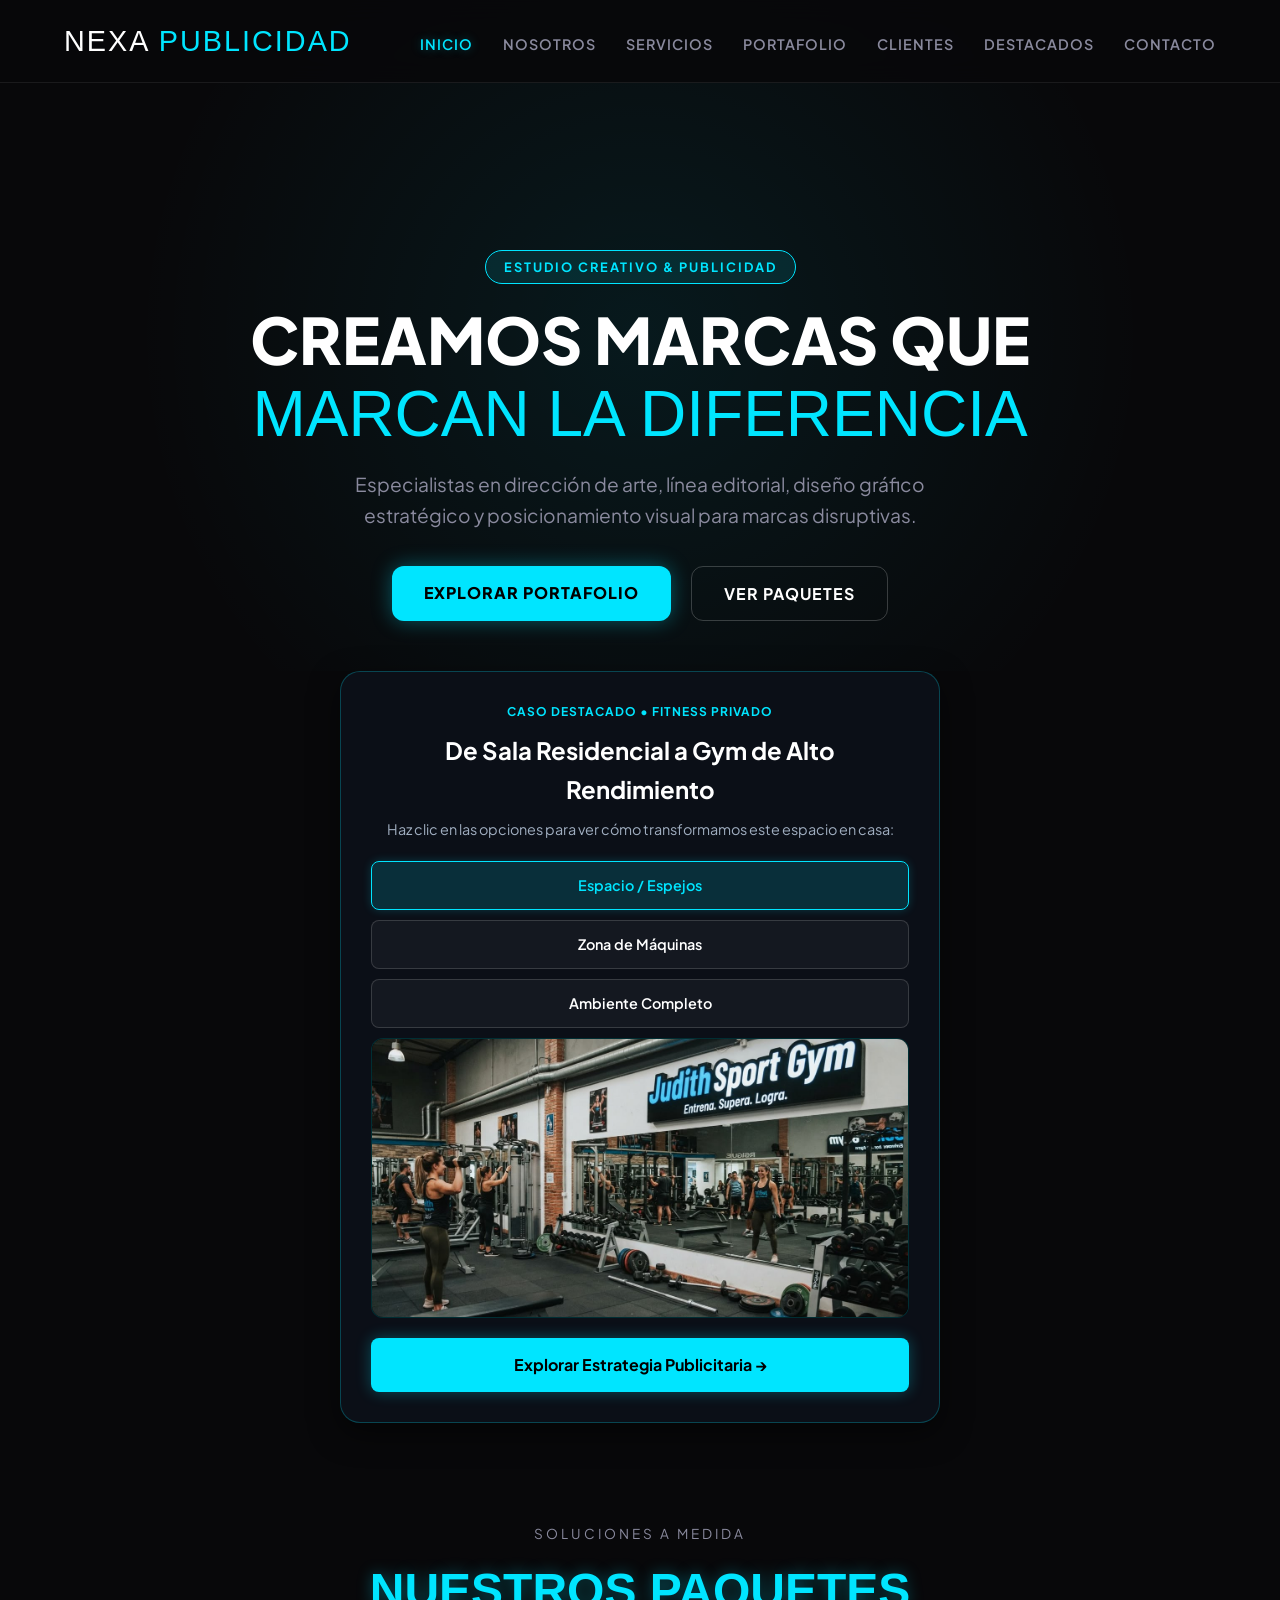
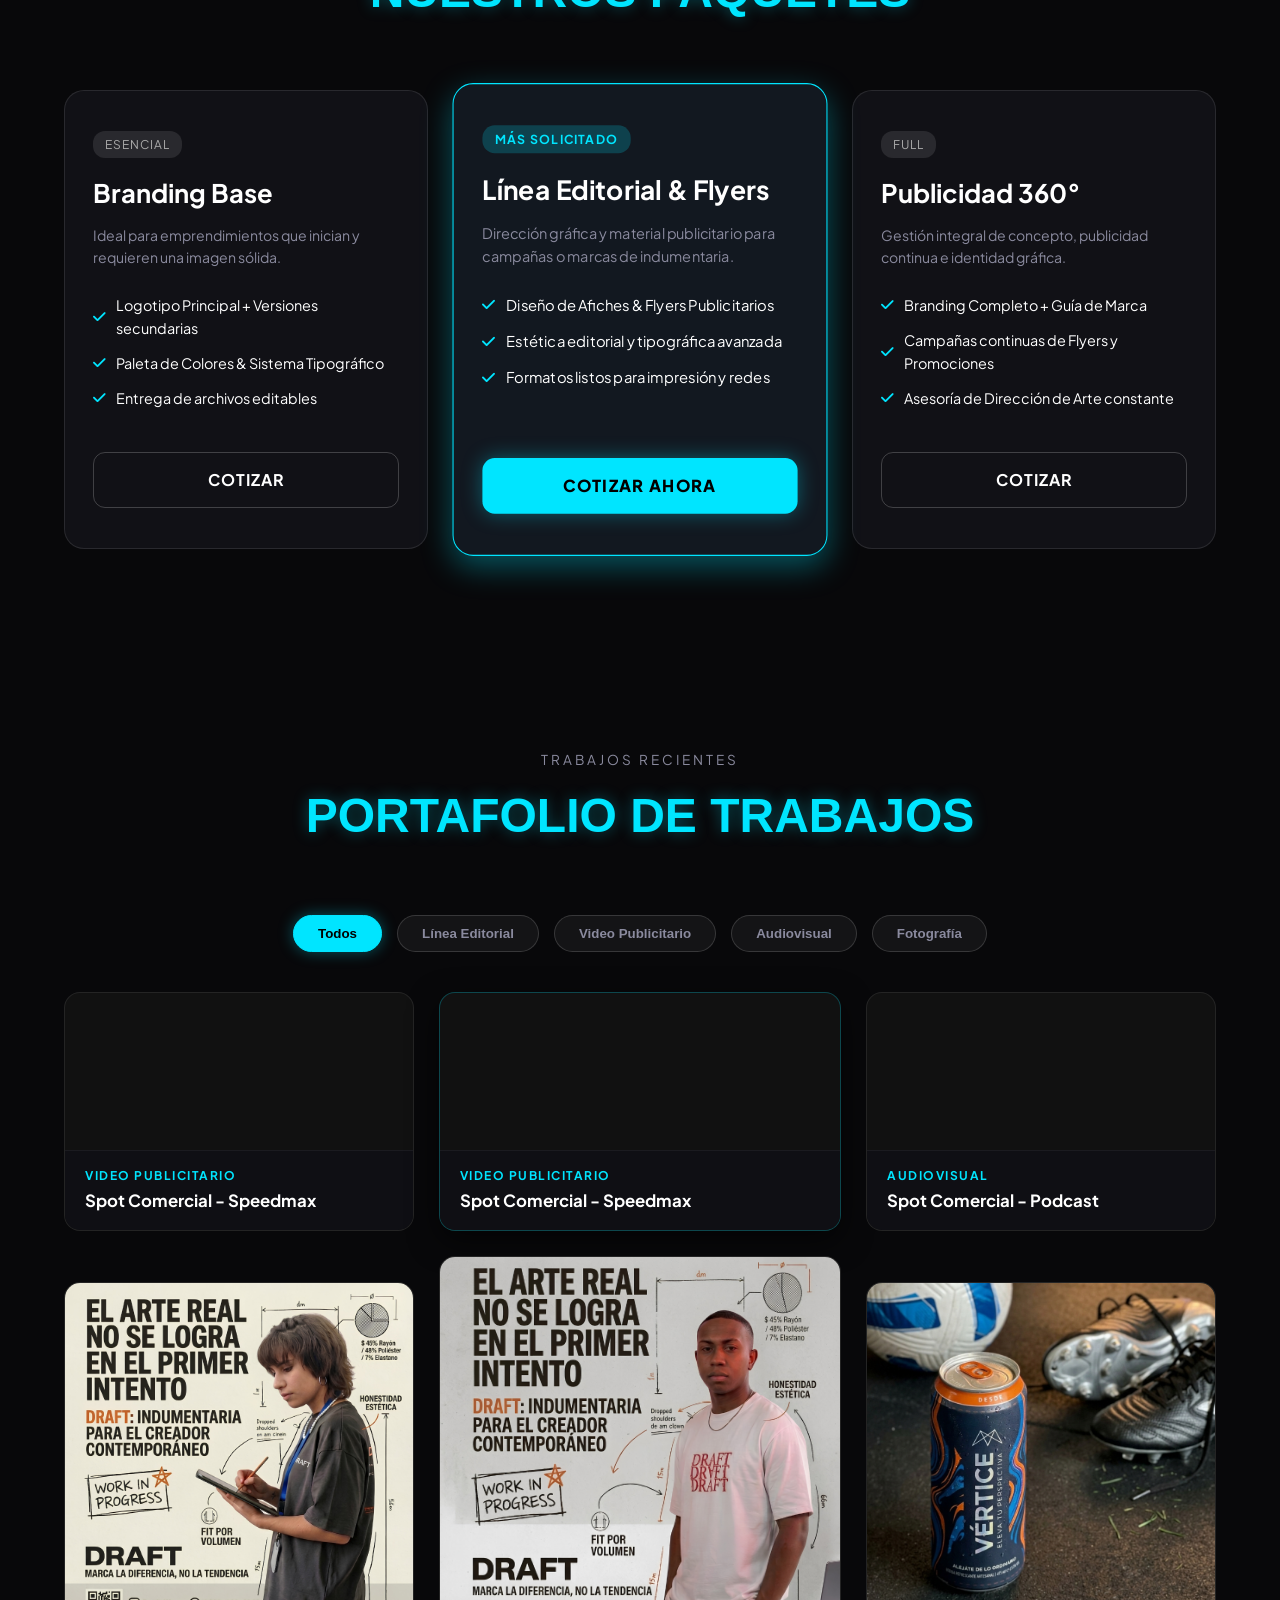
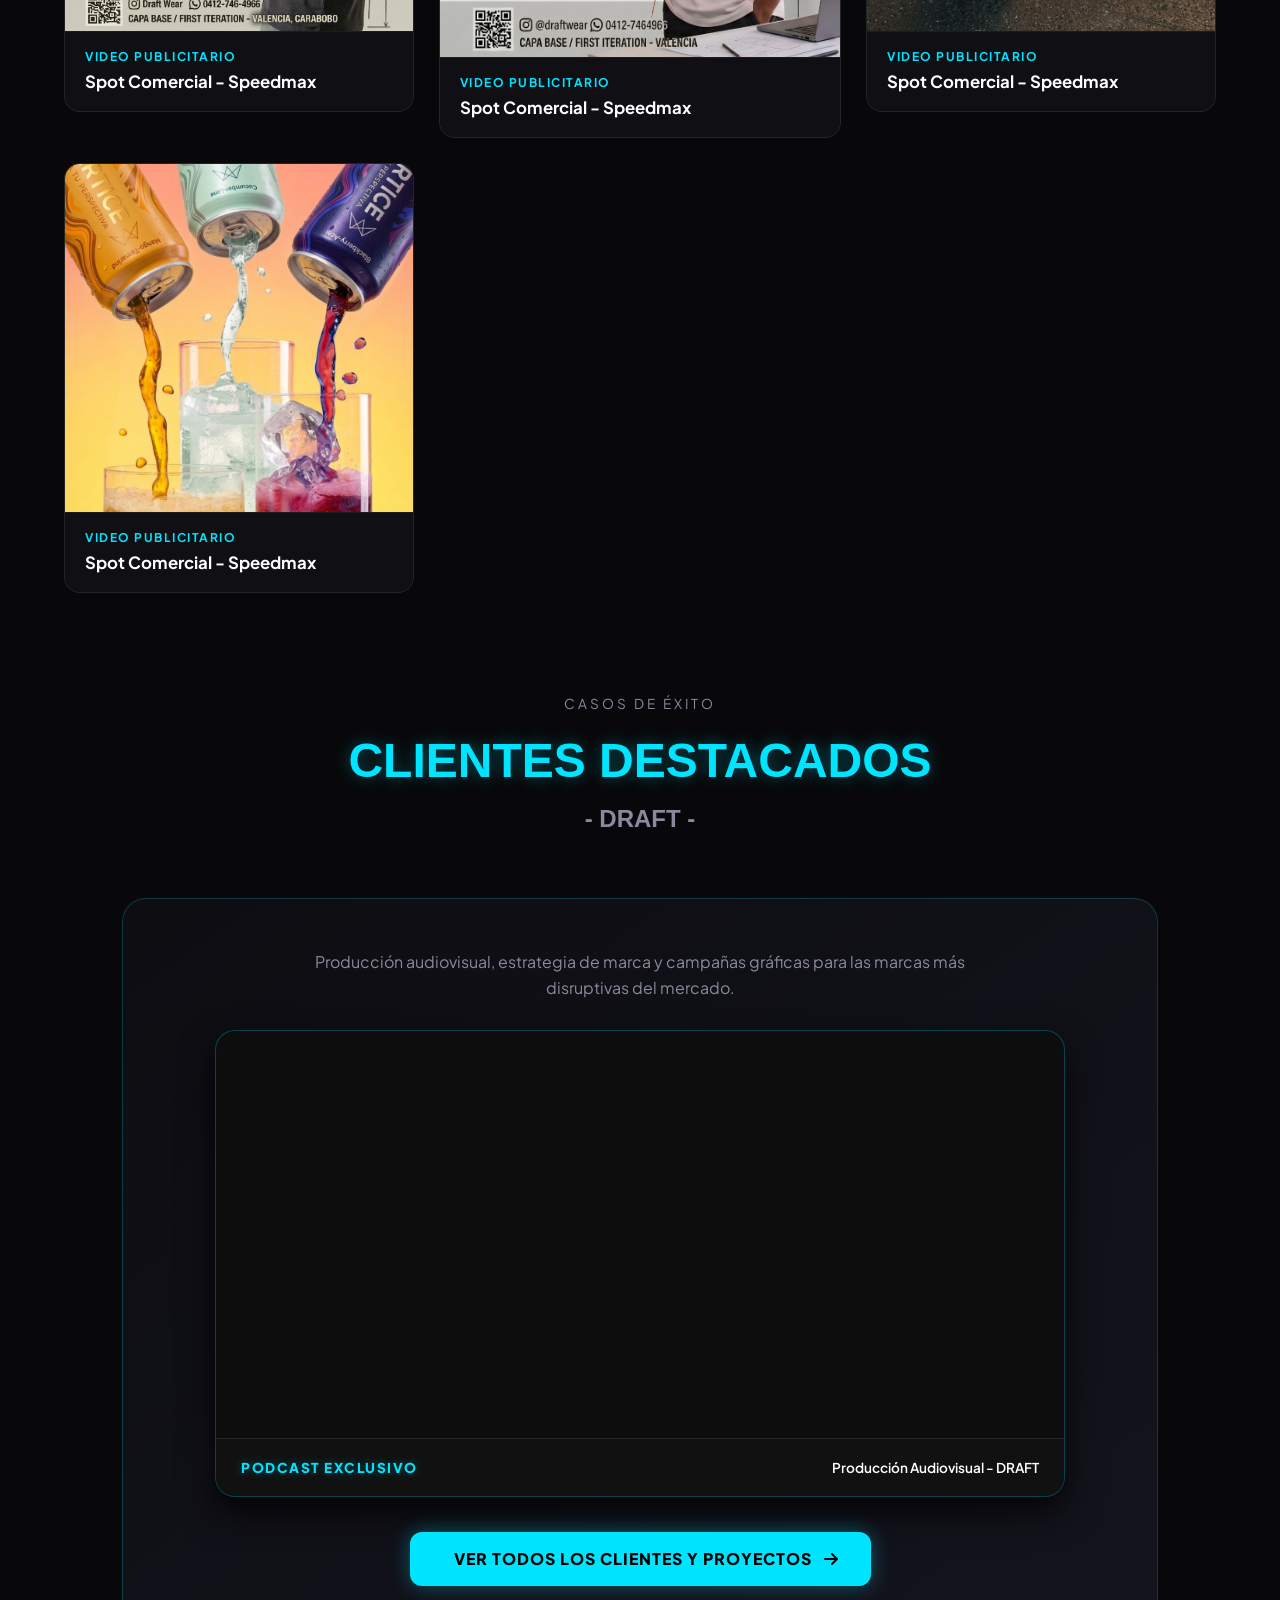
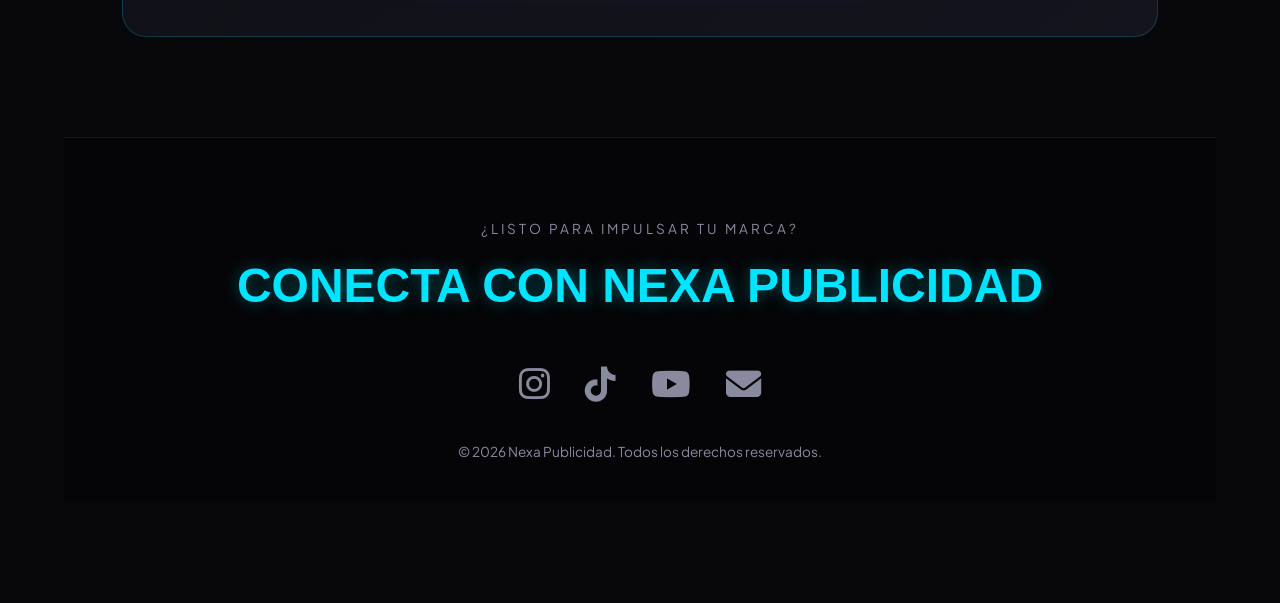
==== commit 339764ec: "Add files via upload" ====
--- a/index.html
+++ b/index.html
@@ -1,9 +1,8 @@
 <!DOCTYPE html>
 <html lang="es">
 <head>
-    <meta charset="UTF-8">
-    <meta name="viewport" content="width=device-width, initial-scale=1.0">
-    <title>Nexa Publicidad | Agencia Creativa & Dirección de Arte</title>
+   
+
     <!-- FontAwesome para Íconos -->
     <link rel="stylesheet" href="https://cdnjs.cloudflare.com/ajax/libs/font-awesome/6.4.0/css/all.min.css">
     <!-- Google Fonts -->
@@ -47,7 +46,7 @@
            ESTILO REUTILIZABLE PARA EMBEDS DE YOUTUBE
            ========================================== */
         .youtube-embed {
-            width: 100%;
+            width: 50%;
             aspect-ratio: 16 / 9;
             border: 0;
             border-radius: 12px 12px 0 0;
@@ -70,6 +69,7 @@
             display: flex;
             justify-content: space-between;
             align-items: center;
+            
         }
 
         .nexa-logo {
@@ -85,6 +85,7 @@
             display: flex;
             gap: 30px;
             list-style: none;
+            padding-top: 5px;
         }
 
         .nav-link {
@@ -108,21 +109,25 @@
             color: var(--text-main);
             font-size: 1.8rem;
             cursor: pointer;
+            
         }
 
         /* ==========================================
            HERO SECTION (INICIO)
            ========================================== */
         .hero-section {
-            min-height: 90vh;
-            padding-top: 130px;
+            min-height: auto;
+            height: auto;
+            padding-top: 250px;
+            padding-bottom: 50px;
             display: flex;
             flex-direction: column;
-            justify-content: center;
+            justify-content: flex-start;
             align-items: center;
             text-align: center;
             padding-left: 20px;
             padding-right: 20px;
+            
             background: radial-gradient(circle at center, rgba(0, 229, 255, 0.08) 0%, transparent 70%);
         }
 
@@ -230,70 +235,147 @@
         }
 
         /* ==========================================
-           SECCIÓN NUESTRO EQUIPO
+           SECCIÓN DE BANNER
            ========================================== */
-        .team-grid {
-            display: grid;
-            grid-template-columns: repeat(auto-fit, minmax(260px, 1fr));
-            gap: 30px;
-            max-width: 1100px;
-            margin: 0 auto;
-        }
-
-        .team-card {
-            background: var(--card-bg);
-            border: 1px solid rgba(255, 255, 255, 0.08);
-            border-radius: 20px;
-            padding: 35px 20px;
-            text-align: center;
-            transition: all 0.4s ease;
-            display: flex;
-            flex-direction: column;
-            align-items: center;
-        }
-
-        .team-card:hover {
-            transform: translateY(-8px);
-            border-color: var(--accent-cyan);
-            box-shadow: 0 10px 30px var(--accent-glow);
-        }
-
-        .team-img-box {
-            width: 150px;
-            height: 150px;
-            border-radius: 50%;
-            overflow: hidden;
-            border: 2px solid var(--accent-cyan);
-            box-shadow: 0 0 18px var(--accent-glow);
-            margin-bottom: 20px;
-            background: #1a1a24;
-        }
-
-        .team-img-box img {
-            width: 100%;
-            height: 100%;
-            object-fit: cover;
-            transition: transform 0.4s ease;
-        }
-
-        .team-card:hover .team-img-box img {
-            transform: scale(1.08);
-        }
-
-        .team-name {
-            font-size: 1.35rem;
-            font-weight: 700;
-            color: var(--text-main);
-            margin-bottom: 6px;
-        }
-
-        .team-role {
-            font-size: 0.82rem;
-            color: var(--accent-cyan);
-            text-transform: uppercase;
-            letter-spacing: 1.5px;
-            font-weight: 700;
-        }
+        
+            /* Contenedor general */
+            .card-gym-interactiva {
+                background: #0b0f17;
+                border: 1px solid rgba(0, 229, 255, 0.25);
+                border-radius: 20px;
+                padding: 30px;
+                max-width: 600px;
+                margin: 0 auto;
+                text-align: center;
+                box-shadow: 0 10px 30px rgba(0,0,0,0.5);
+            }
+
+            .card-header-tag {
+                color: #00e5ff;
+                font-size: 0.75rem;
+                font-weight: bold;
+                letter-spacing: 1px;
+                margin-bottom: 10px;
+            }
+
+            .card-gym-interactiva h3 {
+                color: #ffffff;
+                font-size: 1.5rem;
+                margin-bottom: 10px;
+            }
+
+            .card-gym-interactiva p {
+                color: #a0aec0;
+                font-size: 0.9rem;
+                margin-bottom: 20px;
+            }
+
+            /* Ocultar los botones de radio reales pero mantenerlos accesibles */
+            .selector-imagenes input[type="radio"] {
+                display: none;
+            }
+
+            /* Visor donde se alternan las imágenes */
+            .visor-imagenes {
+                width: 100%;
+                height: 280px;
+                border-radius: 12px;
+                overflow: hidden;
+                margin-bottom: 20px;
+                border: 1px solid rgba(0, 229, 255, 0.2);
+                position: relative;
+                background: #000;
+            }
+
+            /* Por defecto todas las imágenes están ocultas */
+            .img-vista {
+                width: 100%;
+                height: 100%;
+                object-fit: cover;
+                position: absolute;
+                top: 0;
+                left: 0;
+                opacity: 0;
+                transition: opacity 0.4s ease;
+            }
+
+            /* Estilo de los botones (labels que simulan ser botones) */
+            .btn-opcion {
+                display: block;
+                width: 100%;
+                padding: 12px;
+                margin-bottom: 10px;
+                background: rgba(255, 255, 255, 0.04);
+                border: 1px solid rgba(255, 255, 255, 0.15);
+                border-radius: 8px;
+                color: #ffffff;
+                font-size: 0.9rem;
+                font-weight: 600;
+                cursor: pointer;
+                transition: all 0.3s ease;
+                text-align: center;
+            }
+
+            .btn-opcion:hover {
+                border-color: #00e5ff;
+                background: rgba(0, 229, 255, 0.05);
+            }
+
+            /* LÓGICA CSS PURA: CUANDO UN RADIO ESTÁ CHECKED, MUESTRA SU FOTO Y CAMBIA EL ESTILO DEL BOTÓN */
+
+            /* 1. Si se marca vista-1, muestra la img-1 y resalta el botón 1 */
+            #vista-1:checked ~ .visor-imagenes .img-1 {
+                opacity: 1;
+            }
+            #vista-1:checked ~ label[for="vista-1"] {
+                background: rgba(0, 229, 255, 0.15);
+                border-color: #00e5ff;
+                color: #00e5ff;
+                box-shadow: 0 0 10px rgba(0, 229, 255, 0.2);
+            }
+
+            /* 2. Si se marca vista-2, muestra la img-2 y resalta el botón 2 */
+            #vista-2:checked ~ .visor-imagenes .img-2 {
+                opacity: 1;
+            }
+            #vista-2:checked ~ label[for="vista-2"] {
+                background: rgba(0, 229, 255, 0.15);
+                border-color: #00e5ff;
+                color: #00e5ff;
+                box-shadow: 0 0 10px rgba(0, 229, 255, 0.2);
+            }
+
+            /* 3. Si se marca vista-3, muestra la img-3 y resalta el botón 3 */
+            #vista-3:checked ~ .visor-imagenes .img-3 {
+                opacity: 1;
+            }
+            #vista-3:checked ~ label[for="vista-3"] {
+                background: rgba(0, 229, 255, 0.15);
+                border-color: #00e5ff;
+                color: #00e5ff;
+                box-shadow: 0 0 10px rgba(0, 229, 255, 0.2);
+            }
+
+            /* Botón final para ir a la página de estrategia */
+            .btn-estrategia {
+                display: block;
+                width: 100%;
+                padding: 14px;
+                background: #00e5ff;
+                color: #000000;
+                border-radius: 8px;
+                font-weight: bold;
+                text-decoration: none;
+                text-align: center;
+                box-shadow: 0 0 15px rgba(0, 229, 255, 0.3);
+                transition: all 0.3s ease;
+            }
+
+            .btn-estrategia:hover {
+                background: #fff;
+                box-shadow: 0 0 25px rgba(0, 229, 255, 0.7);
+            }
+
 
         /* ==========================================
            CLIENTE DESTACADO DRAFT (PODCAST YOUTUBE)
@@ -418,7 +500,7 @@
 
         .portfolio-thumb img {
             width: 100%;
-            aspect-ratio: 4/5;
+            aspect-ratio: 4/4;
             object-fit: cover;
             transition: transform 0.5s ease;
             display: block;
@@ -617,8 +699,59 @@
                 gap: 8px;
                 text-align: center;
             }
+
+            /* --- ESTILOS UNIFORMES PARA EL PORTAFOLIO (FOTOS Y VIDEOS) --- */
+
+            /* Asegura que la tarjeta mantenga un tamaño compacto y ordenado */
+            .portfolio-item {
+            width: 100%;
+            max-width: 350px; /* Tamaño máximo para que no crezcan de más en PC */
+            margin: 0 auto;
+            }
+
+            /* Controla el contenedor interno para que tenga un alto fijo elegante */
+            .portfolio-thumb {
+            position: relative;
+            width: 100%;
+            height: 380px; /* Altura controlada para que todas las tarjetas sean iguales */
+            overflow: hidden;
+            border-radius: 12px;
+            }
+
+            /* Hace que las imágenes (Vértice) se ajusten perfectamente sin deformarse */
+            .portfolio-thumb img {
+            width: 100%;
+            height: 100%;
+            object-fit: cover; /* Recorta la imagen para que llene el espacio sin estirarse */
+            display: block;
+            }
+
+            /* Hace que los videos (Verticales u Horizontales) encajen perfecto en la tarjeta */
+            .portfolio-thumb video,
+            .portfolio-thumb iframe {
+            width: 100%;
+            height: 100%;
+            object-fit: cover;
+            border: none;
+            display: block;
+            }
+
+            /* Ajustes automáticos para pantallas de teléfonos (Responsivo) */
+            @media (max-width: 768px) {
+            .portfolio-thumb {
+                height: 320px; /* Un poco más compacto en celulares */
+            }
+            }
         }
     </style>
+<head>
+  <meta charset="UTF-8">
+  <title>Nexa Publicidad | Agencia Creativa</title>
+  
+  <!-- Esta es la línea que agrega el ícono a la pestaña -->
+  <link rel="icon" type="image/png" href="icon.jpg">
+</head>
+
 </head>
 <body>
 
@@ -630,13 +763,16 @@
             <i class="fas fa-bars"></i>
         </button>
 
+
+        <meta name="viewport" content="width=device-width, initial-scale=1.0">
+
         <ul class="nav-menu" id="navMenu">
             <li><a href="#inicio" class="nav-link active">Inicio</a></li>
             <li><a href="nosotros.html" class="nav-link">Nosotros</a></li>
             <li><a href="#servicios" class="nav-link">Servicios</a></li>
-            <li><a href="#equipo" class="nav-link">Equipo</a></li>
             <li><a href="#portafolio" class="nav-link">Portafolio</a></li>
-            <li><a href="#clientes" class="nav-link">Clientes</a></li>
+            <li><a href="clientes.html" class="nav-link">Clientes</a></li>
+            <li><a href="#destacados" class="nav-link">DESTACADOS</a></li>
             <li><a href="contacto.html" class="nav-link">Contacto</a></li>
         </ul>
     </nav>
@@ -652,42 +788,40 @@
         </div>
     </section>
 
-        <!-- 3. NUESTRO EQUIPO -->
-    <section class="section-padding" id="equipo">
-        <div class="section-header">
-            <span class="section-subtitle">Conoce a las Mentes Creativas</span>
-            <h2 class="section-title">NUESTROS PROFESIONALES</h2>
-        </div>
-
-        <div class="team-grid">
-            <!-- Miembro 1: Machado -->
-            <div class="team-card">
-                <div class="team-img-box">
-                    <img src="ashley.png" alt="Machado">
-                </div>
-                <h3 class="team-name">Ashley Machado</h3>
-                <span class="team-role">Director & Estratega de Marca</span>
-            </div>
-
-            <!-- Miembro 2: Verónica -->
-            <div class="team-card">
-                <div class="team-img-box">
-                    <img src="draft.png" alt="Verónica">
-                </div>
-                <h3 class="team-name">Verónica Reyes</h3>
-                <span class="team-role">Directora Creativa</span>
-            </div>
-
-            <!-- Miembro 3: Dilmar -->
-            <div class="team-card">
-                <div class="team-img-box">
-                    <img src="dilmar.png" alt="Dilmar">
-                </div>
-                <h3 class="team-name">Dilmar Barbera</h3>
-                <span class="team-role">Especialista Audiovisual</span>
-            </div>
-        </div>
-    </section>
+   <div class="card-gym-interactiva">
+    <div class="card-header-tag">CASO DESTACADO • FITNESS PRIVADO</div>
+    <h3>De Sala Residencial a Gym de Alto Rendimiento</h3>
+    <p>Haz clic en las opciones para ver cómo transformamos este espacio en casa:</p>
+
+    <!-- CONTENEDOR DE LOS RADIO BUTTONS (OCULTOS PERO FUNCIONALES) -->
+    <div class="selector-imagenes">
+        
+        <!-- Opción 1: Espejos (Marcado por defecto con 'checked') -->
+        <input type="radio" name="vista-gym" id="vista-1" checked>
+        <label for="vista-1" class="btn-opcion">Espacio / Espejos</label>
+
+        <!-- Opción 2: Máquinas -->
+        <input type="radio" name="vista-gym" id="vista-2">
+        <label for="vista-2" class="btn-opcion">Zona de Máquinas</label>
+
+        <!-- Opción 3: Ambiente Completo -->
+        <input type="radio" name="vista-gym" id="vista-3">
+        <label for="vista-3" class="btn-opcion">Ambiente Completo</label>
+
+        <!-- VISOR DE LAS IMÁGENES (CADA UNA SE MUESTRA SEGÚN EL RADIO SELECCIONADO) -->
+        <div class="visor-imagenes">
+            <img src="gymespejos.jpeg" alt="Espacio y Espejos" class="img-vista img-1">
+            <img src="gymmaquinas.jpeg" alt="Zona de Máquinas" class="img-vista img-2">
+            <img src="gymcompleto.jpeg" alt="Ambiente Completo" class="img-vista img-3">
+        </div>
+
+    </div>
+
+    <!-- BOTÓN QUE ENVÍA A LA PÁGINA DE LA MARCA -->
+    <a href="CLIENTE-JUDITHSPORTGYM.HTML" class="btn-estrategia">
+        Explorar Estrategia Publicitaria →
+    </a>
+</div>
     
     <!-- 2. SERVICIOS Y PAQUETES -->
     <section class="section-padding" id="servicios">
@@ -748,24 +882,17 @@
             <button class="filter-btn active" onclick="filterPortfolio('all')">Todos</button>
             <button class="filter-btn" onclick="filterPortfolio('editorial')">Línea Editorial</button>
             <button class="filter-btn" onclick="filterPortfolio('video')">Video Publicitario</button>
+            <button class="filter-btn" onclick="filterPortfolio('audiovisual')">Audiovisual</button>
+            <button class="filter-btn" onclick="filterPortfolio('fotografia')">Fotografía</button>
         </div>
 
         <div class="portfolio-grid">
-            <!-- 1. ESQUINA IZQUIERDA: Flyer #01 -->
-            <div class="portfolio-item editorial">
+
+
+            <!-- 2. EN EL MEDIO: Video Speedmax -->
+            <div class="portfolio-item audiovisual">
                 <div class="portfolio-thumb">
-                    <img src="FLYER.png" alt="Flyer Masculino">
-                    <div class="portfolio-overlay">
-                        <span class="item-category">Línea Editorial</span>
-                        <h3 class="item-title">Flyer #01 - Indumentaria Masculina</h3>
-                    </div>
-                </div>
-            </div>
-
-            <!-- 2. EN EL MEDIO: Video Speedmax -->
-            <div class="portfolio-item video">
-                <div class="portfolio-thumb">
-                    <iframe width="850" height="400" src="https://www.youtube.com/embed/5Bb_pyplr_I?si=FnS7YXA9XUyaxkAE" 
+                    <iframe width="100%" height="100%" src="https://www.youtube.com/embed/5Bb_pyplr_I?si=FnS7YXA9XUyaxkAE" 
                     title="YouTube video player" frameborder="0" allow="accelerometer; autoplay; clipboard-write; encrypted-media; 
                     gyroscope; picture-in-picture; web-share" referrerpolicy="strict-origin-when-cross-origin" allowfullscreen>
                     </iframe>
@@ -774,26 +901,82 @@
                     <span class="item-category">Video Publicitario</span>
                     <h3 class="item-title">Spot Comercial - Speedmax</h3>
                 </div>
-                <div class="portfolio-btn-container">
-                    <a href="speedmax.html" class="portfolio-btn-link">
-                        Ver Más sobre Speedmax <i class="fas fa-arrow-right"></i>
-                    </a>
+               
+            </div>
+
+                    <!-- VIDEO PUBLICITARIO HORIZONTAL -->
+        <div class="portfolio-item video">
+            <div class="portfolio-thumb">
+                <!-- Si está en YouTube, mantén el iframe adaptado a horizontal -->
+                <iframe width="100%" height="100%" src="https://www.youtube.com/embed/eEc6lRuX1Fo?si=HvJPEmYzHzZZ8pDg" title="YouTube video player" frameborder="0" allow="accelerometer; autoplay; clipboard-write; encrypted-media; gyroscope; picture-in-picture; web-share" referrerpolicy="strict-origin-when-cross-origin" allowfullscreen></iframe>
+                <div class="video-info-box">
+                    <span class="item-category">Video Publicitario</span>
+                    <h3 class="item-title">Spot Comercial - Speedmax</h3>
                 </div>
             </div>
-
-            <!-- 3. ESQUINA DERECHA: Flyer #02 -->
+        </div>
+
+                        <!-- 3. EN EL MEDIO: Podcast -->
+            <div class="portfolio-item audiovisual">
+                <div class="portfolio-thumb">
+                    <iframe width="100%" height="100%" src="https://www.youtube.com/embed/FvugtJaEzgc?si=9ehYKWO8ve6hVezb" 
+                    title="YouTube video player" frameborder="0" allow="accelerometer; autoplay; clipboard-write; encrypted-media; 
+                    gyroscope; picture-in-picture; web-share" referrerpolicy="strict-origin-when-cross-origin" allowfullscreen>
+                    </iframe>
+                </div>
+                <div class="video-info-box">
+                    <span class="item-category">Audiovisual</span>
+                    <h3 class="item-title">Spot Comercial - Podcast</h3>
+                </div>
+              
+            </div>
+
+
+            <!-- 4. ESQUINA DERECHA: Flyer #02 -->
             <div class="portfolio-item editorial">
                 <div class="portfolio-thumb">
                     <img src="FLYER-2.png" alt="Flyer Femenino">
-                    <div class="portfolio-overlay">
-                        <span class="item-category">Línea Editorial</span>
-                        <h3 class="item-title">Flyer #02 - Indumentaria Femenina</h3>
-                    </div>
+                     <div class="video-info-box">
+                    <span class="item-category">Video Publicitario</span>
+                    <h3 class="item-title">Spot Comercial - Speedmax</h3>
+                </div>
                 </div>
             </div>
-        </div>
-    </section>
-
+        
+                        <!-- 1. ESQUINA IZQUIERDA: Flyer #01 -->
+            <div class="portfolio-item editorial">
+                <div class="portfolio-thumb">
+                    <img src="FLYER.png" alt="Flyer Masculino">
+                     <div class="video-info-box">
+                    <span class="item-category">Video Publicitario</span>
+                    <h3 class="item-title">Spot Comercial - Speedmax</h3>
+                </div>
+                </div>
+            </div>
+
+
+        <!-- FOTO DE VÉRTICE -->
+        <div class="portfolio-item fotografia">
+            <div class="portfolio-thumb">
+                <img src="vertice1.png" alt="Fotográfica Vértice">
+                 <div class="video-info-box">
+                    <span class="item-category">Video Publicitario</span>
+                    <h3 class="item-title">Spot Comercial - Speedmax</h3>
+                </div>
+            </div>
+        </div>
+
+        <!-- FOTO DE VÉRTICE -->
+        <div class="portfolio-item fotografia">
+            <div class="portfolio-thumb">
+                <img src="vertice2.png" alt="Sesión Fotográfica Vértice">
+                 <div class="video-info-box">
+                    <span class="item-category">Video Publicitario</span>
+                    <h3 class="item-title">Spot Comercial - Speedmax</h3>
+                </div>
+            </div>
+        </div>
+        </div>
 <!-- CLIENTE DESTACADO / SECCIÓN CLIENTES -->
 <section class="section-padding" id="clientes">
     <div class="section-header">
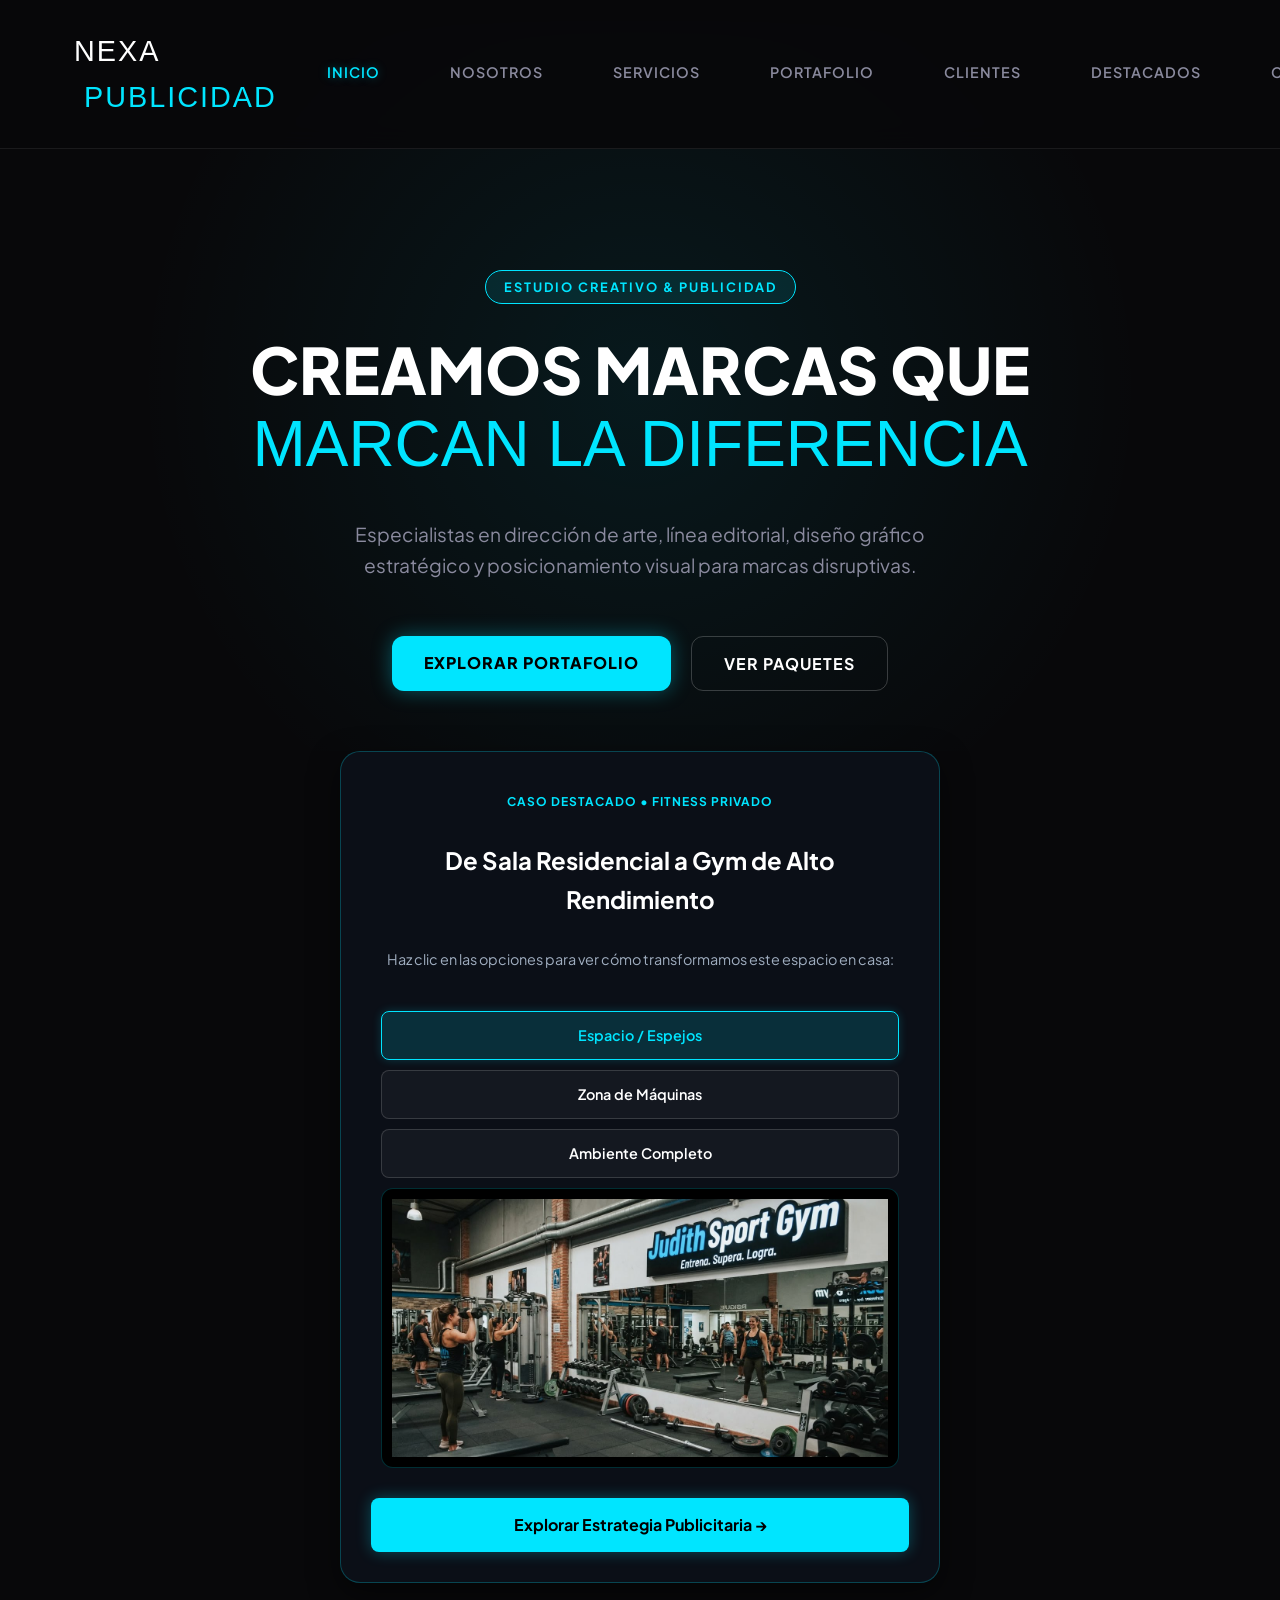
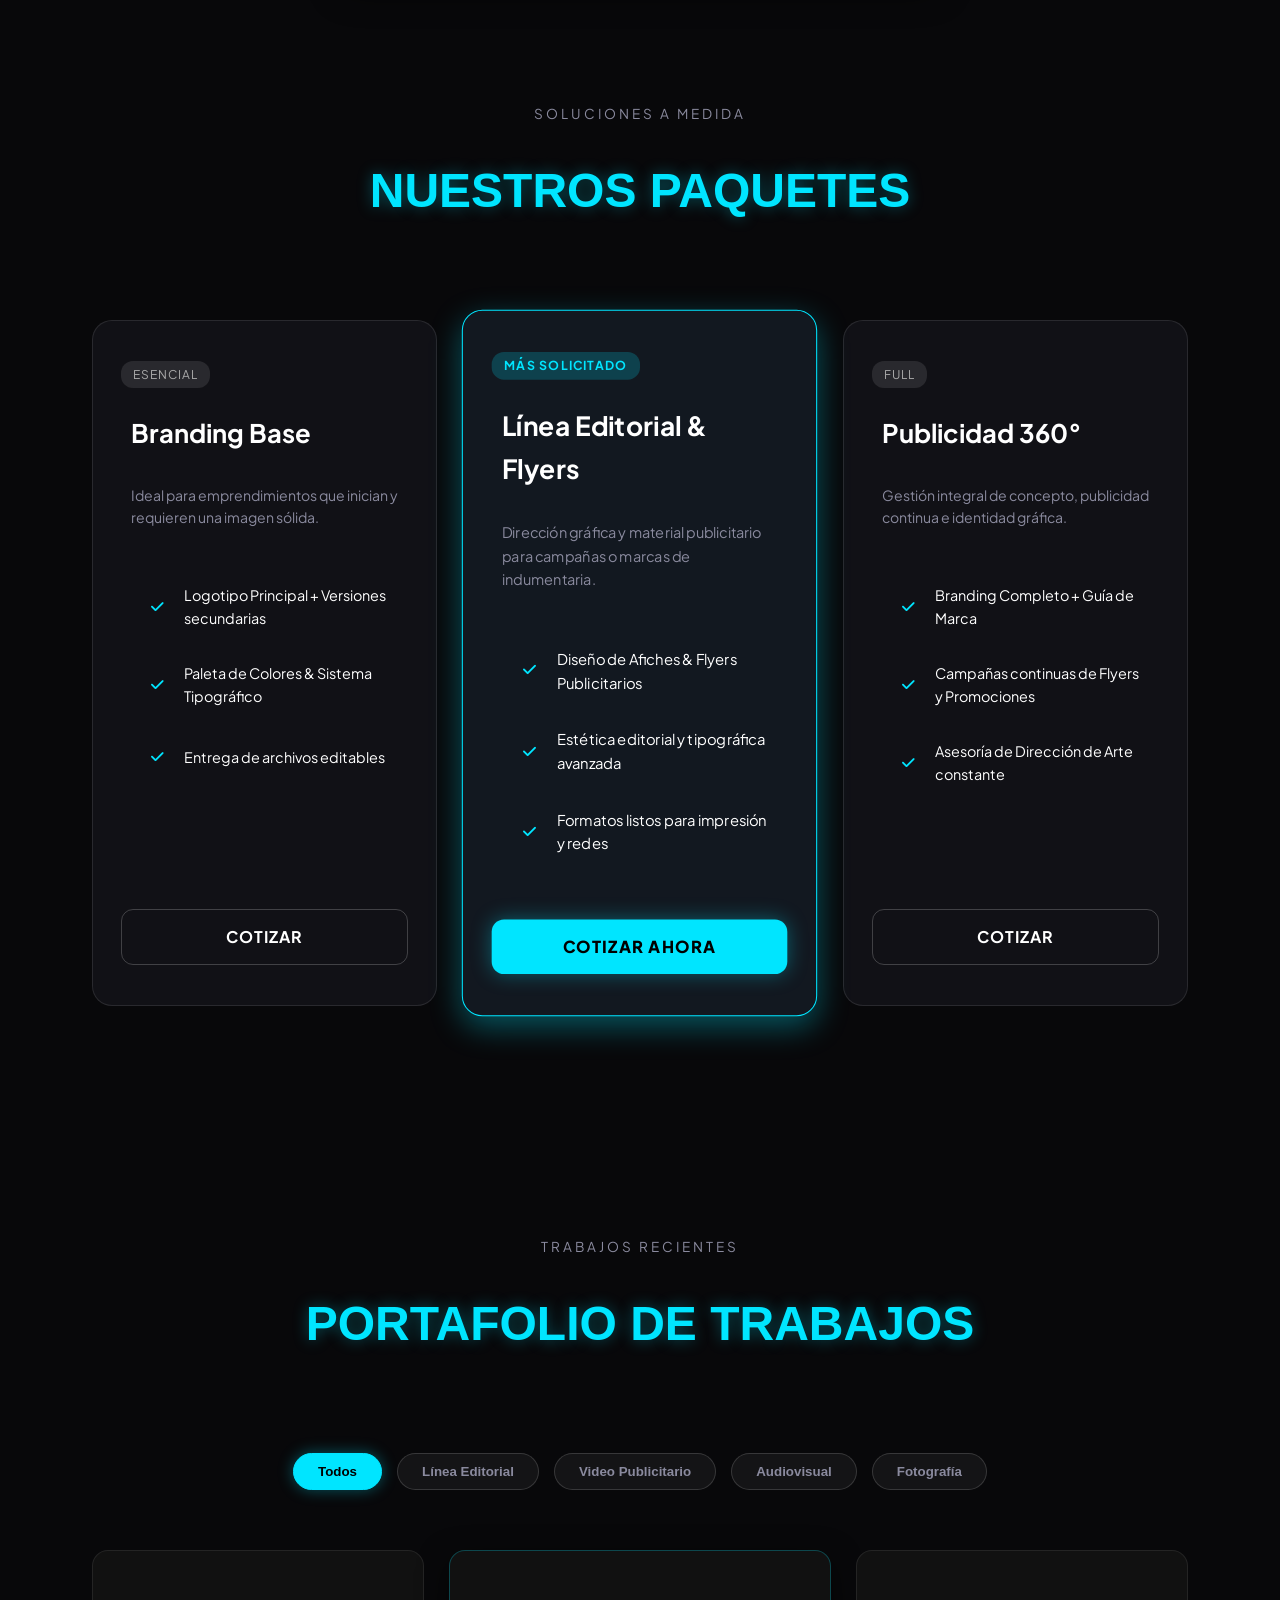
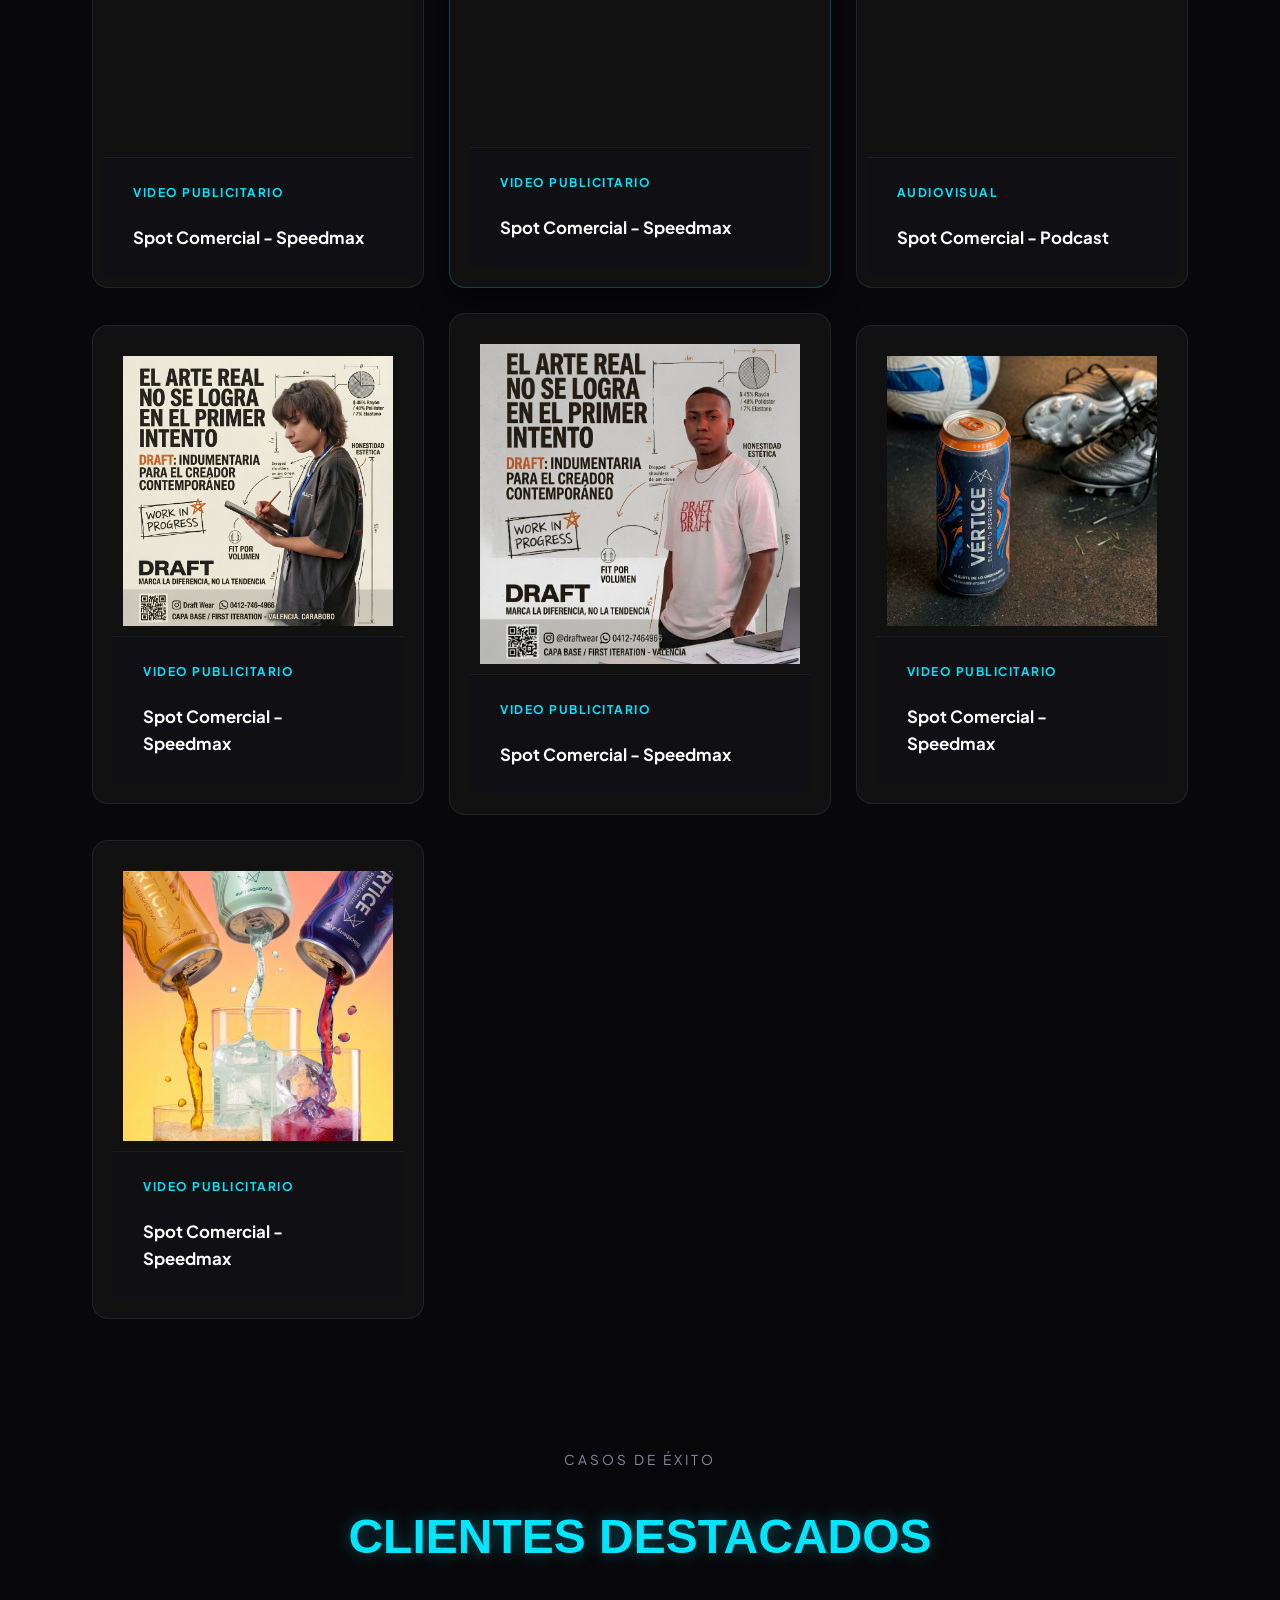
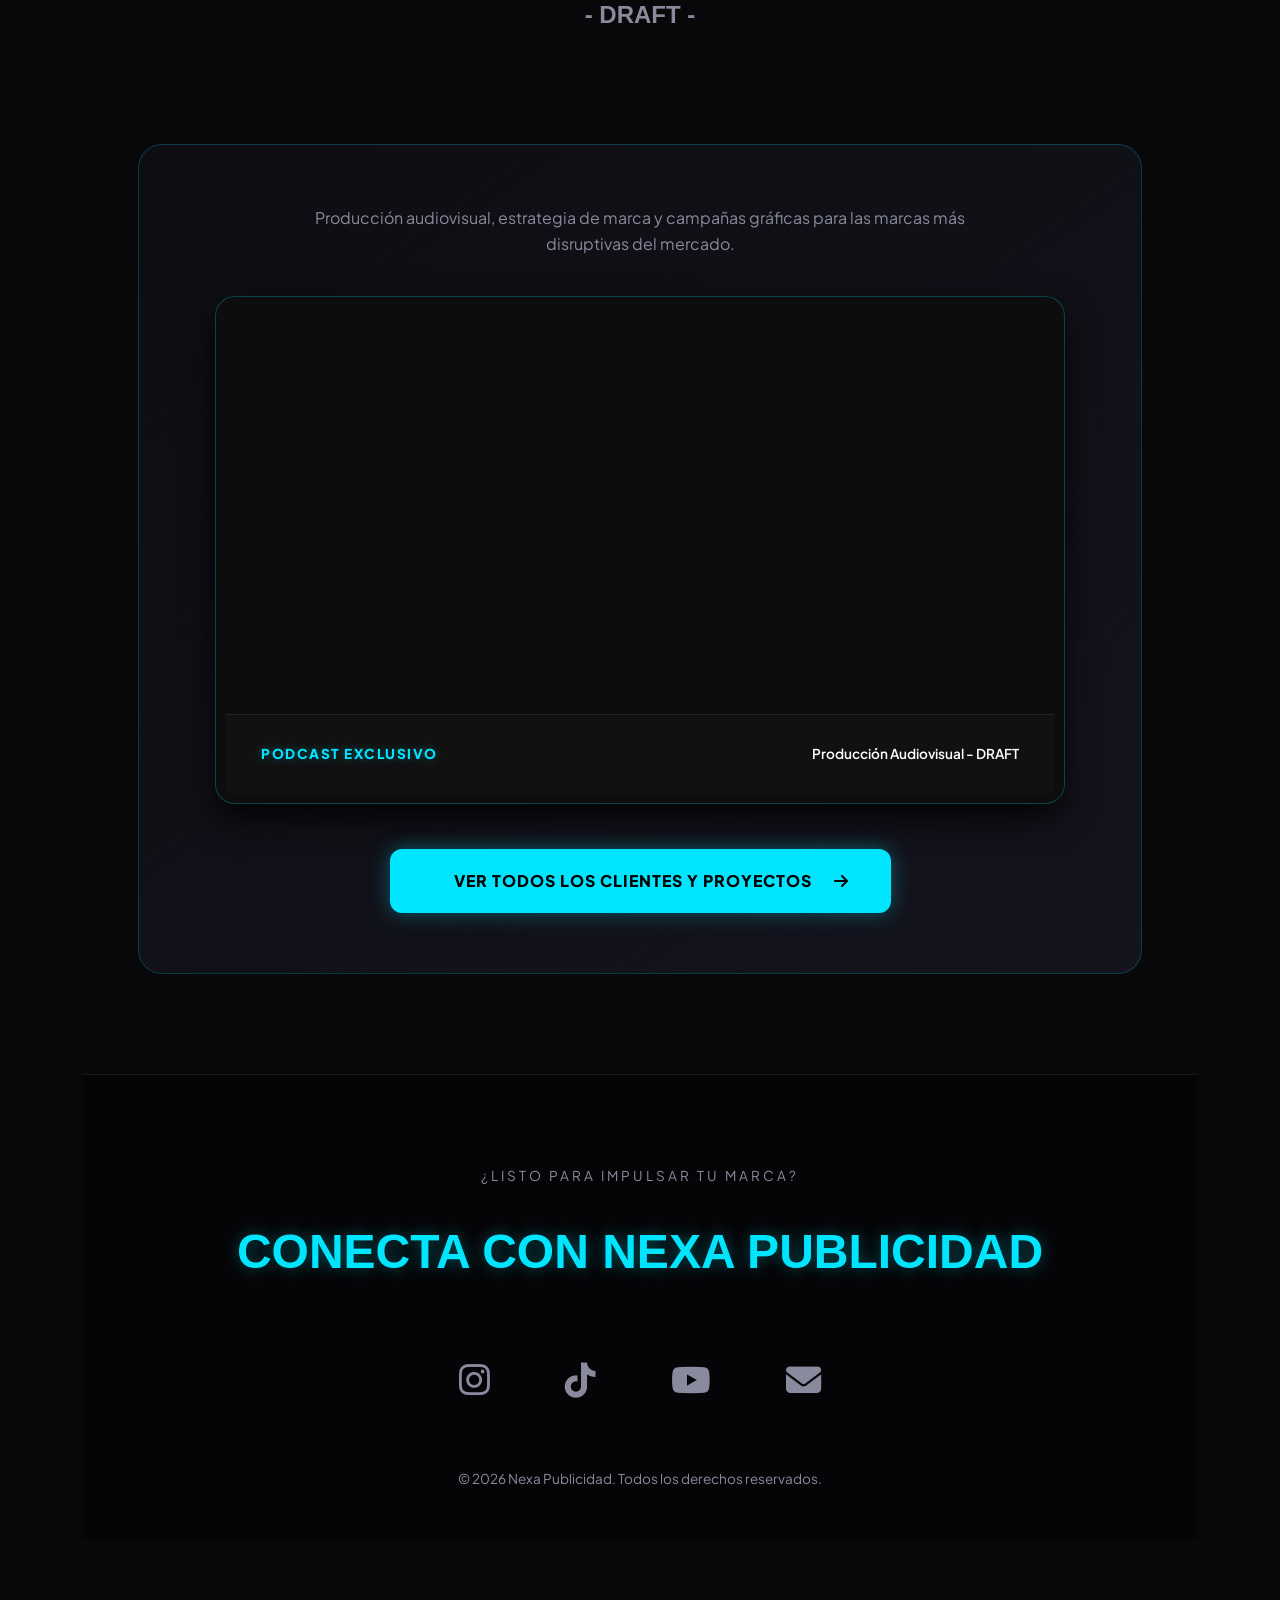
==== commit a5cadd17: "Add files via upload" ====
--- a/index.html
+++ b/index.html
@@ -27,7 +27,7 @@
 
         * {
             margin: 0;
-            padding: 0;
+            padding: 10px;
             box-sizing: border-box;
             scroll-behavior: smooth;
         }
@@ -978,7 +978,7 @@
         </div>
         </div>
 <!-- CLIENTE DESTACADO / SECCIÓN CLIENTES -->
-<section class="section-padding" id="clientes">
+<section class="section-padding" id="destacados">
     <div class="section-header">
         <span class="section-subtitle">Casos de Éxito</span>
         <h2 class="section-title">CLIENTES DESTACADOS</h2>
